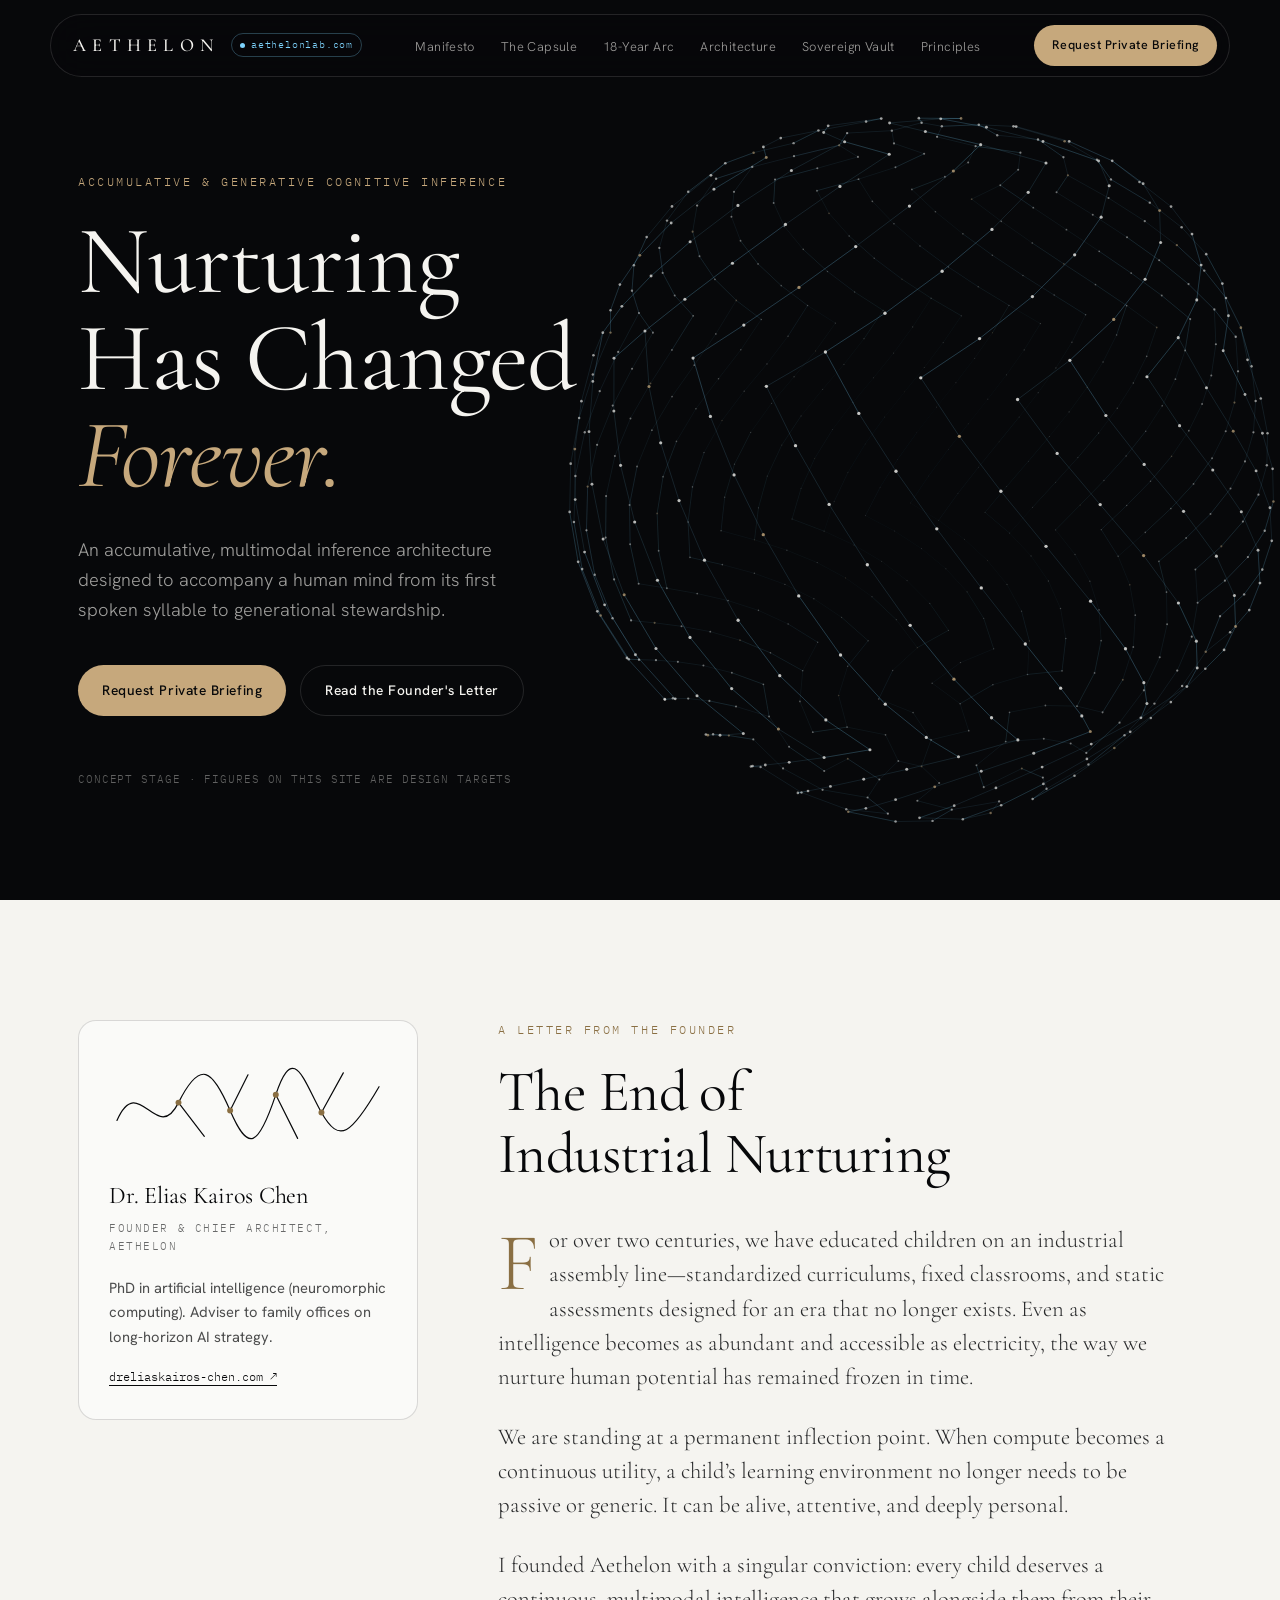
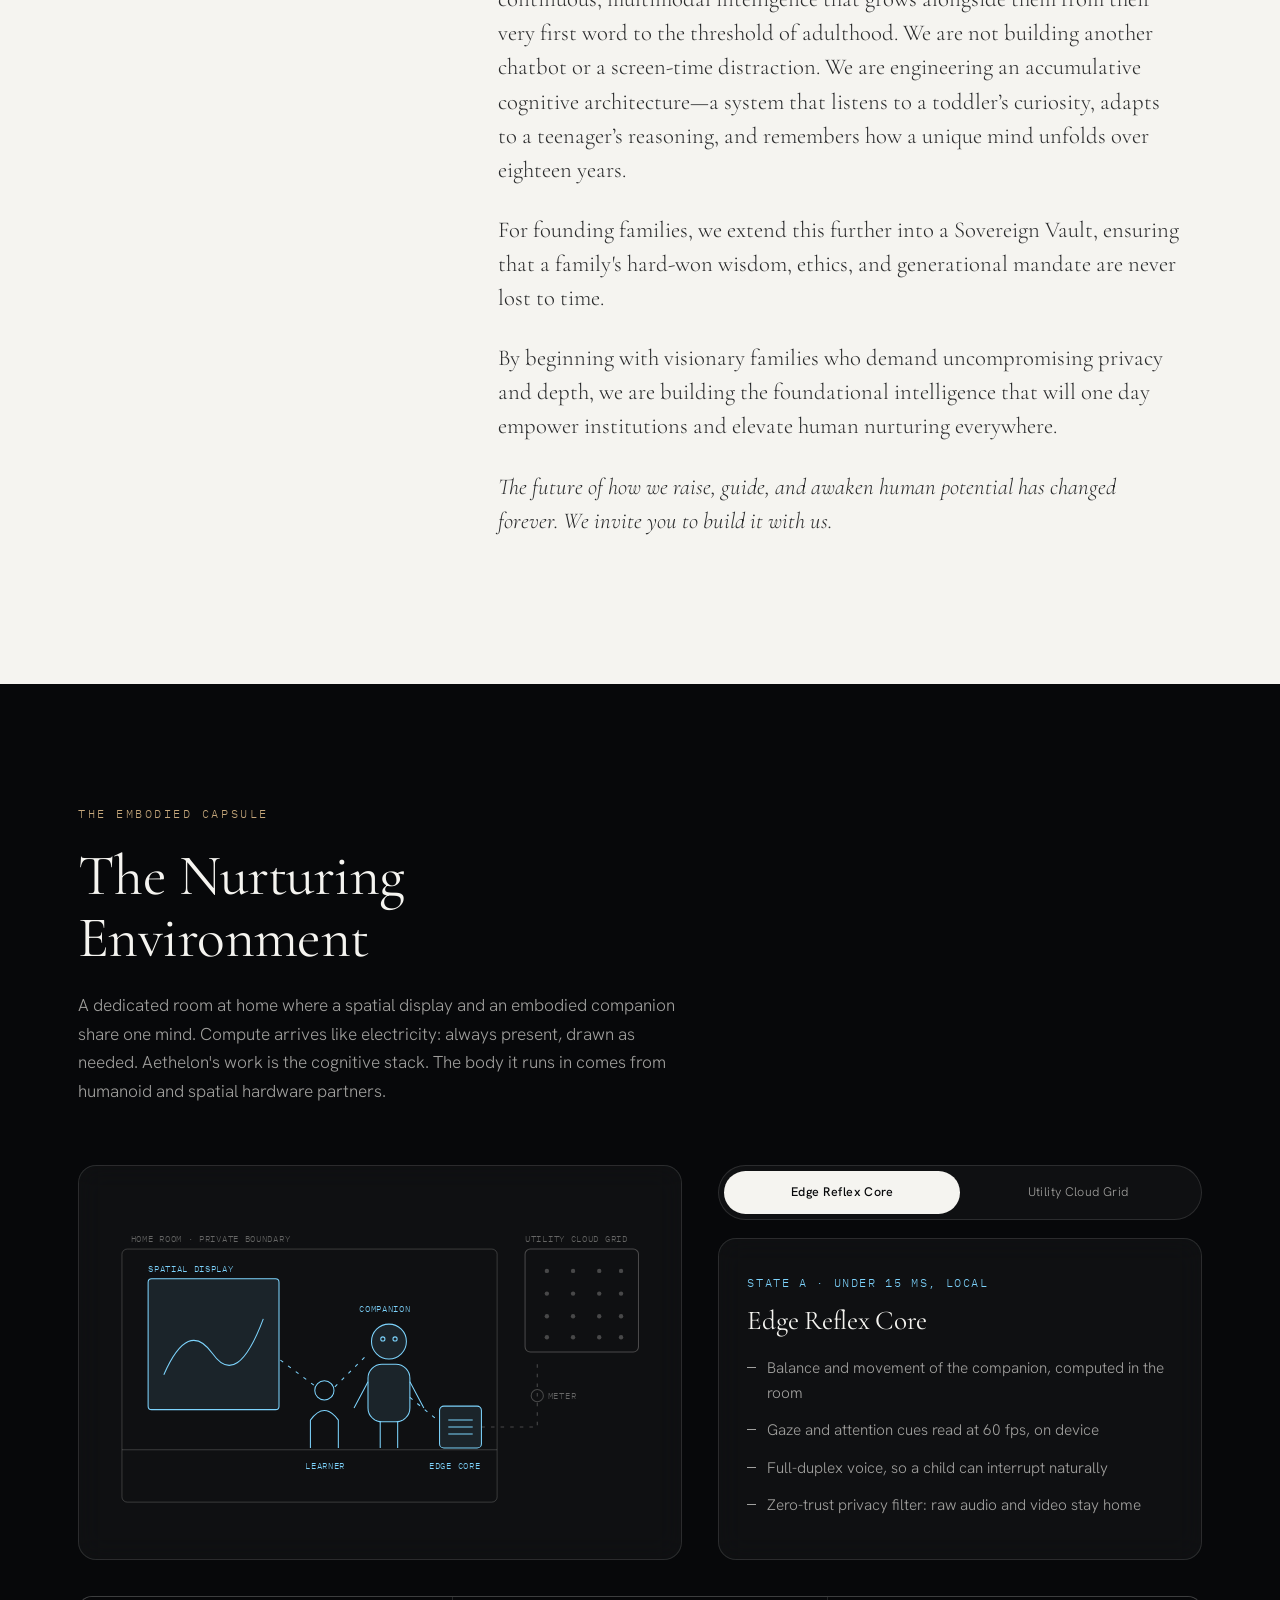
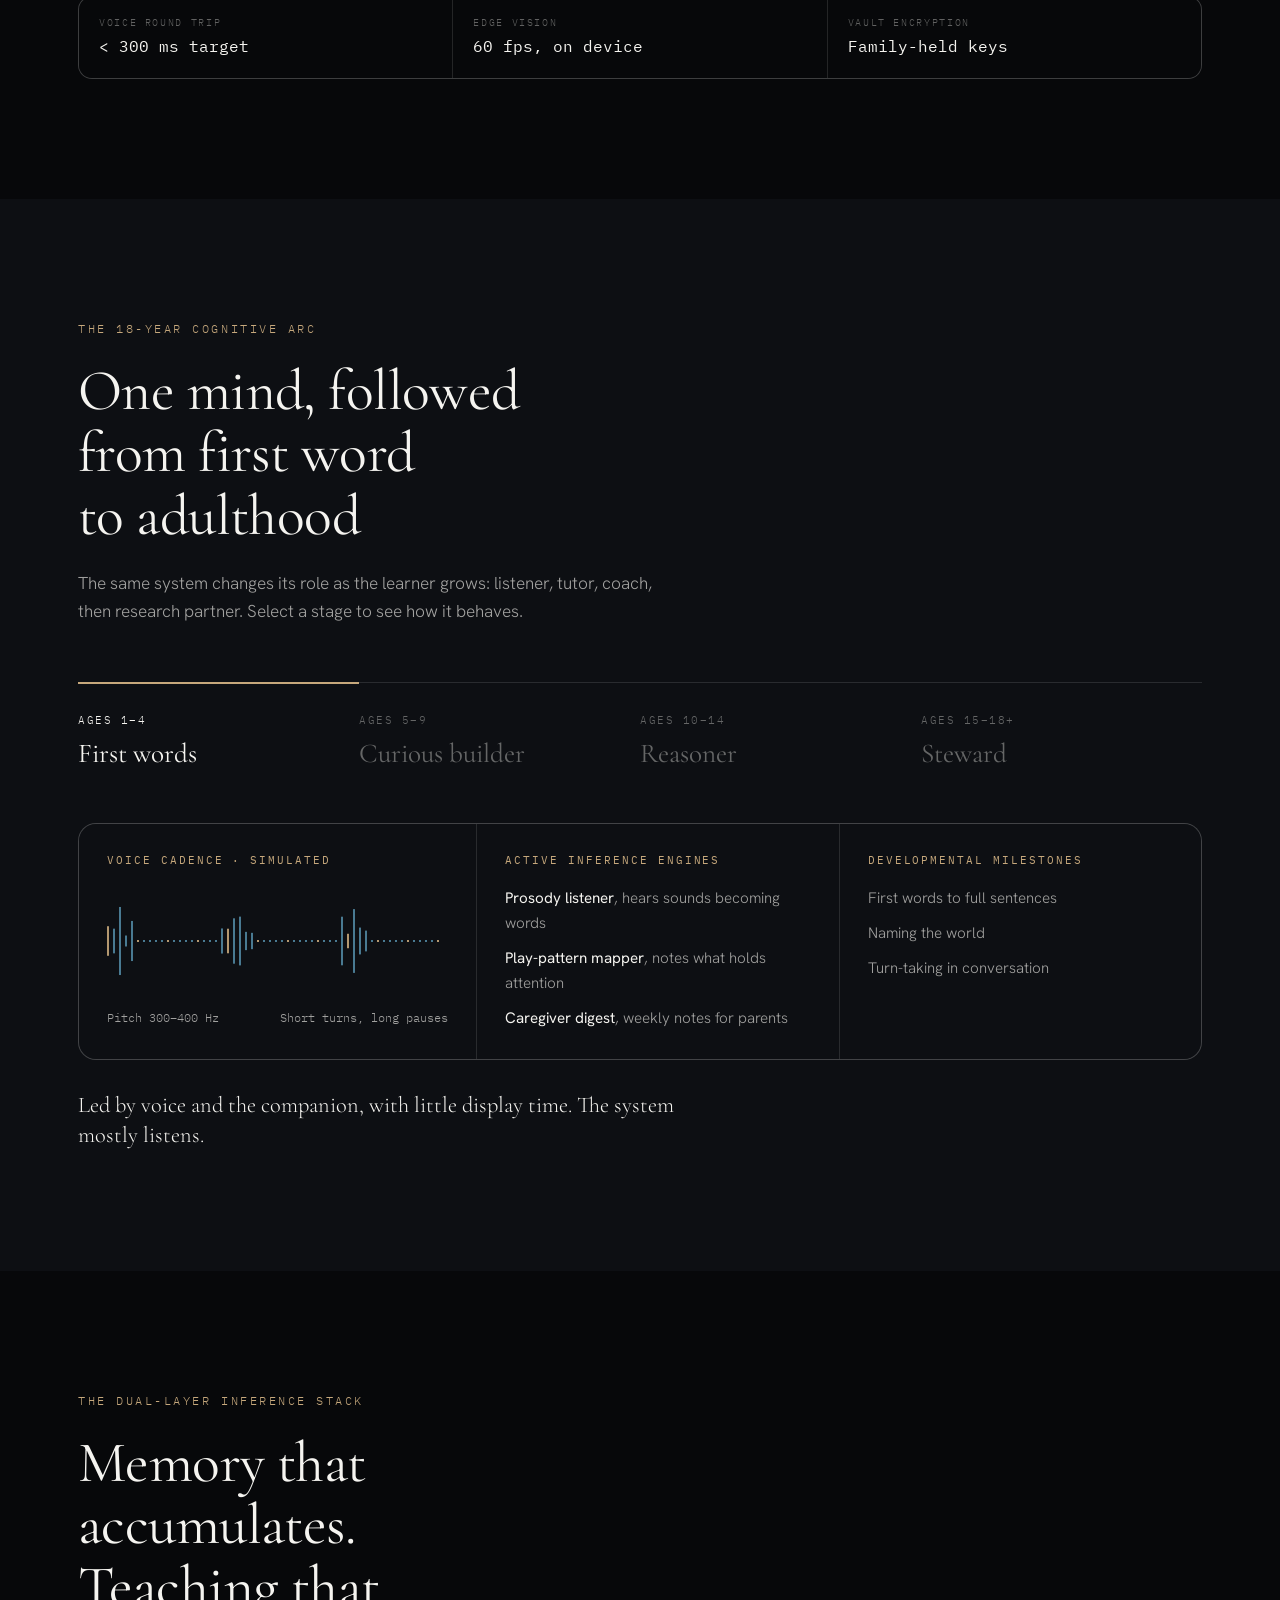
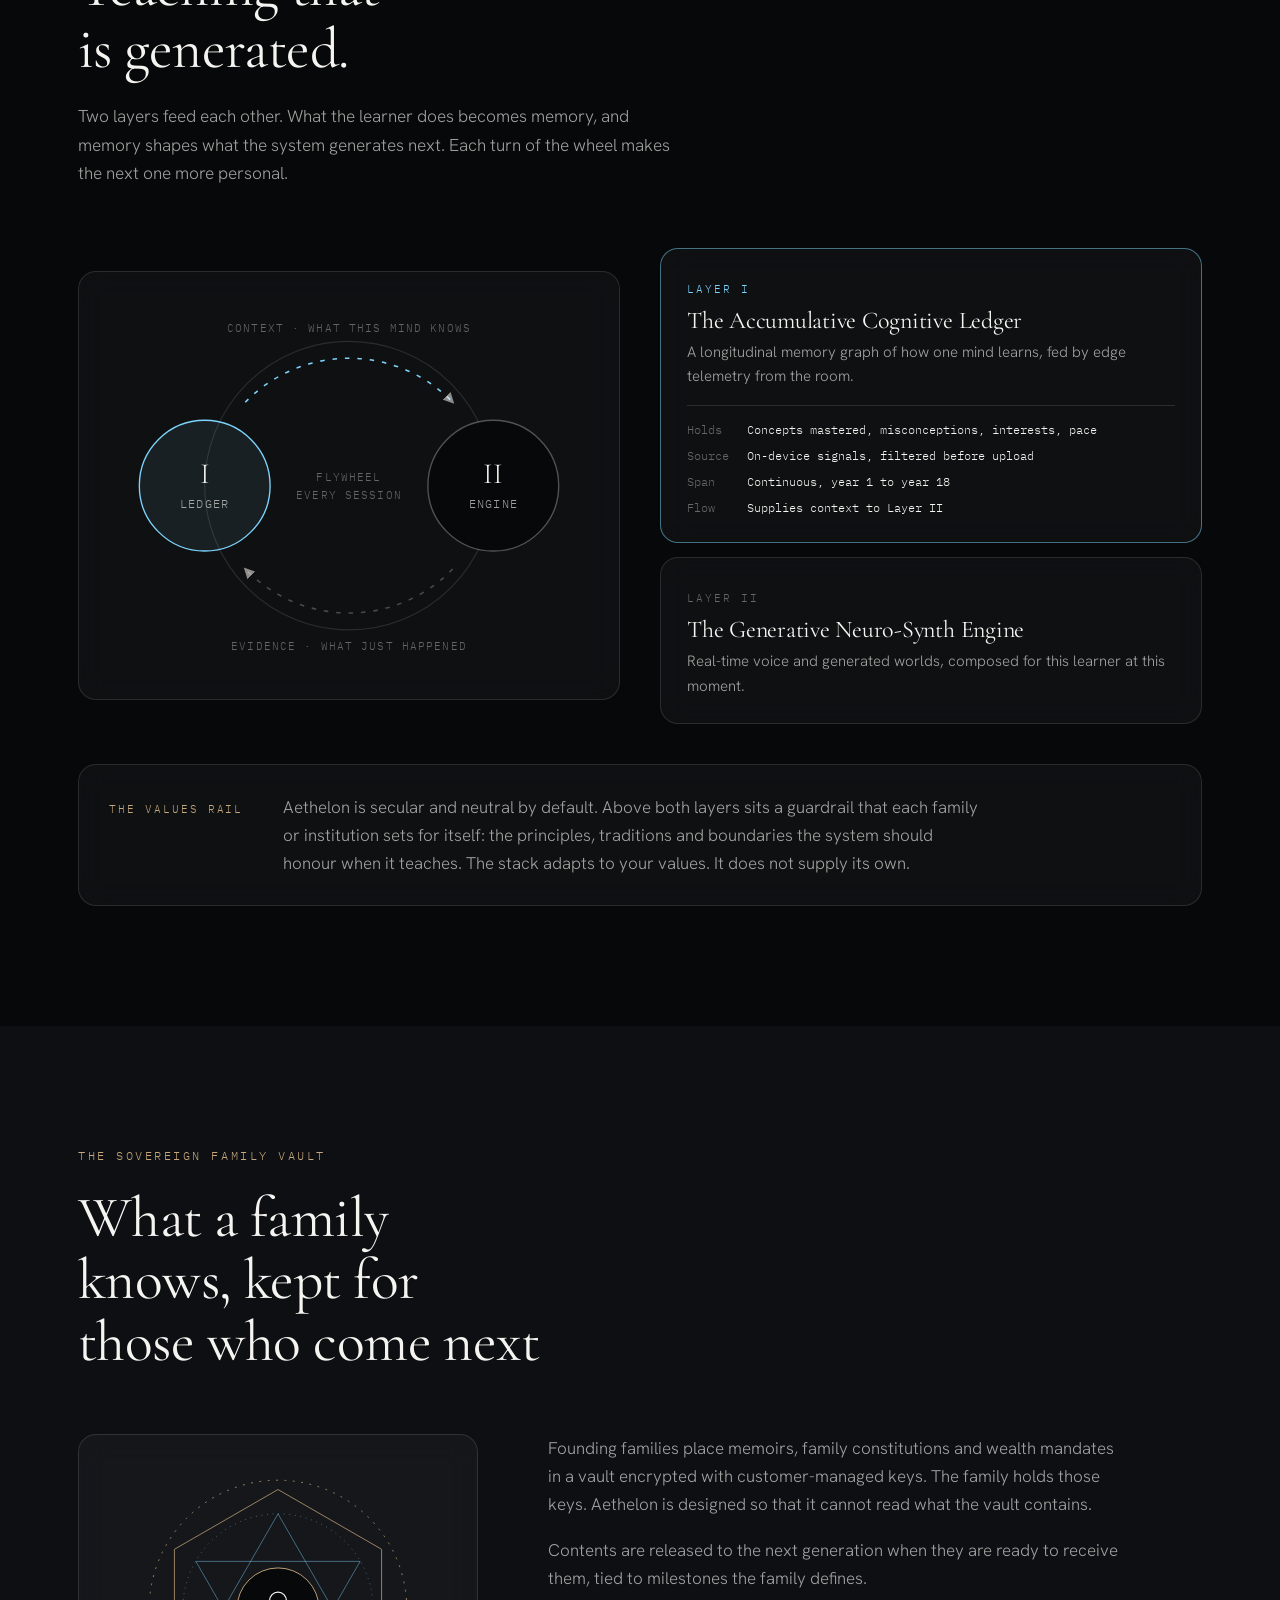
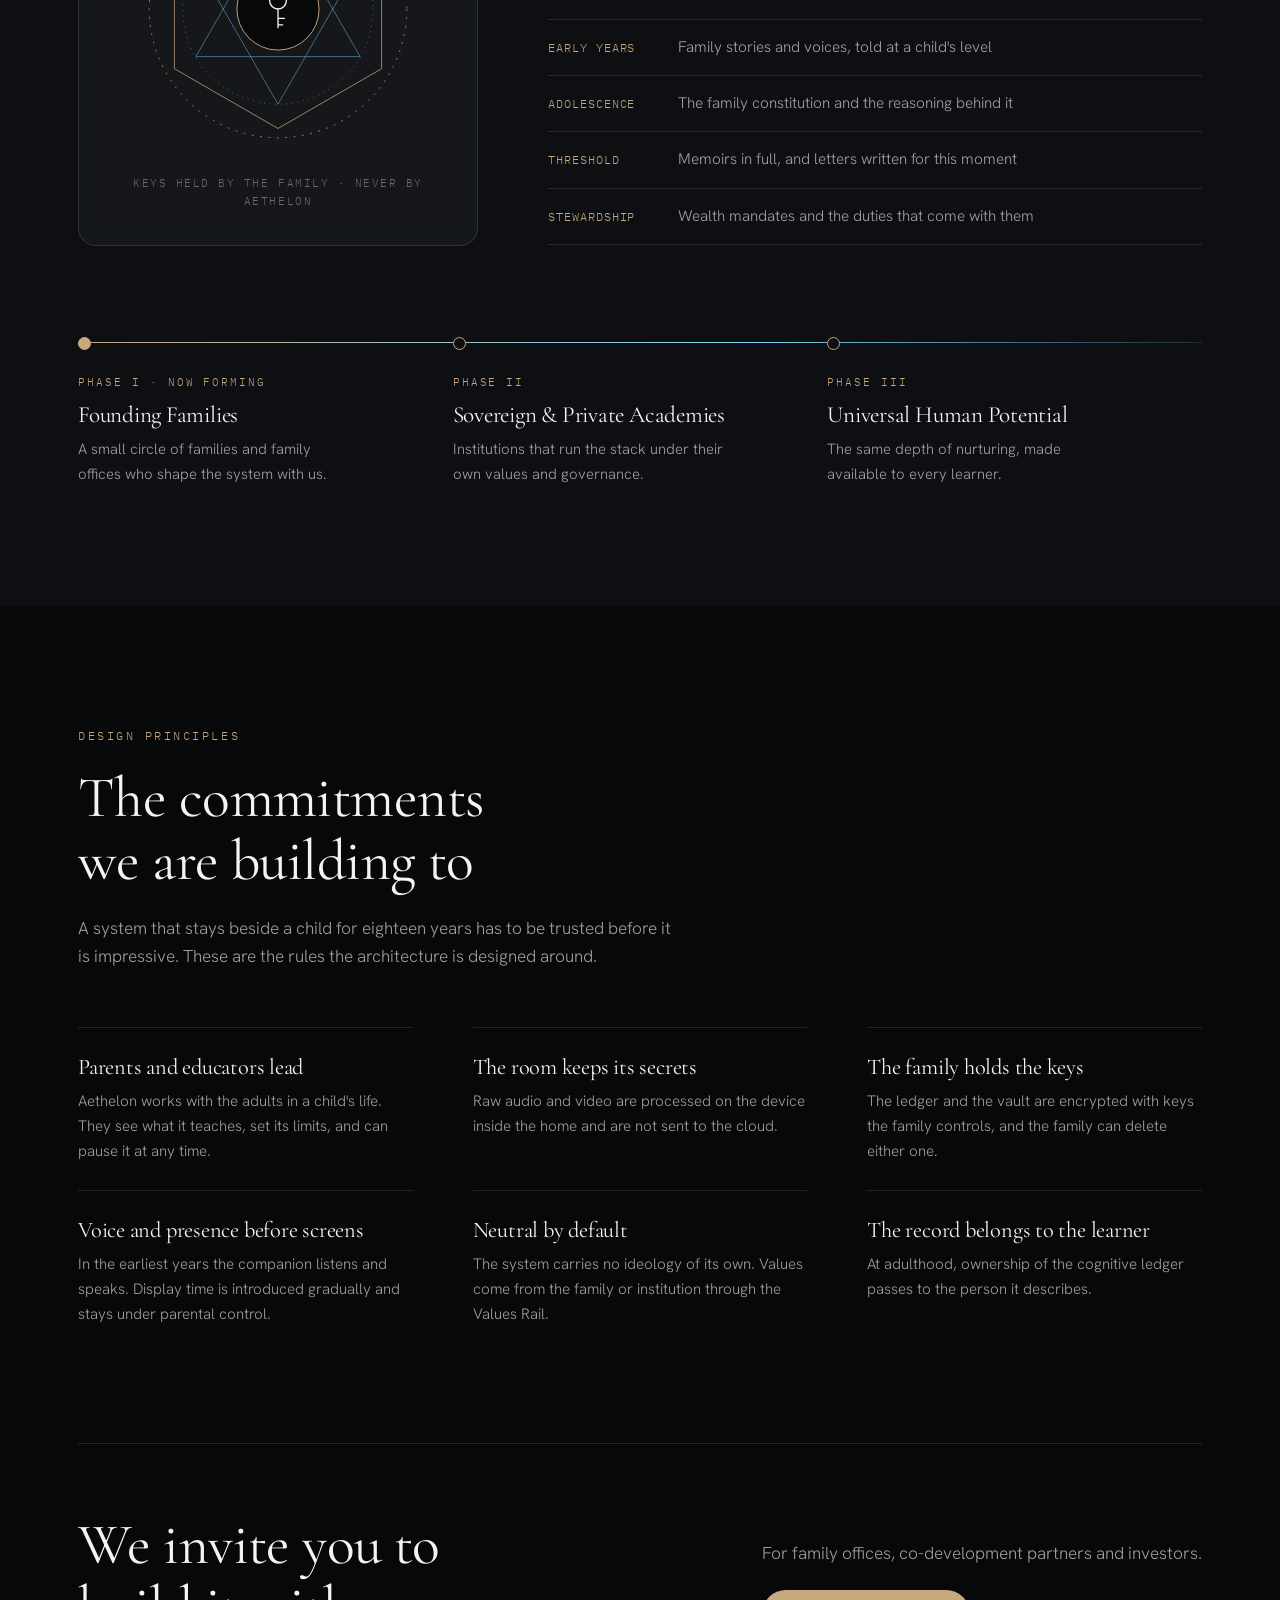
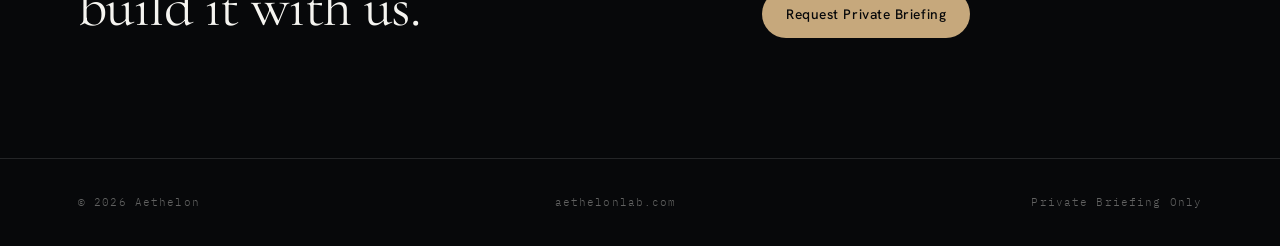
==== index.html @ c45cd8cf "Add Aethelon site Single-page static site for aethelonlab.com with GitHub Pages CNAME.  Co-Authored-" ====
<!DOCTYPE html>
<html lang="en">
<head>
<meta charset="utf-8">
<meta name="viewport" content="width=device-width, initial-scale=1">
<title>Aethelon</title>
<meta name="description" content="Aethelon is designing an accumulative, multimodal inference stack that accompanies a human mind from its first spoken syllable to generational stewardship.">
<meta property="og:title" content="Aethelon · Nurturing Has Changed Forever">
<meta property="og:description" content="An accumulative, multimodal inference architecture designed to accompany a human mind from its first spoken syllable to generational stewardship.">
<meta property="og:type" content="website">
<meta property="og:url" content="https://aethelonlab.com/">
<link rel="canonical" href="https://aethelonlab.com/">
<link rel="icon" href="data:image/svg+xml,%3Csvg xmlns='http://www.w3.org/2000/svg' viewBox='0 0 32 32'%3E%3Crect width='32' height='32' fill='%2307080A'/%3E%3Ccircle cx='16' cy='16' r='9' fill='none' stroke='%23C6A87C' stroke-width='1.5'/%3E%3Ccircle cx='16' cy='16' r='2.5' fill='%237DD3FC'/%3E%3C/svg%3E">
<link rel="preconnect" href="https://fonts.googleapis.com">
<link rel="preconnect" href="https://fonts.gstatic.com" crossorigin>
<link href="https://fonts.googleapis.com/css2?family=Cormorant+Garamond:ital,wght@0,400;0,500;0,600;1,400;1,500&family=Hanken+Grotesk:wght@300;400;500;600&family=IBM+Plex+Mono:wght@400;500&display=swap" rel="stylesheet">
<style>
:root{
  /* Layout idea: dark, wide-margin editorial column; one alabaster interruption for the founder's letter; mono reserved for specs. */
  --obsidian:#07080A;
  --obsidian-2:#0D0F13;
  --alabaster:#F5F4F0;
  --gold:#C6A87C;
  --ice:#7DD3FC;
  --mute:rgba(245,244,240,.64);
  --faint:rgba(245,244,240,.38);
  --line:rgba(245,244,240,.12);
  --glass:rgba(245,244,240,.035);
  --serif:"Cormorant Garamond","Iowan Old Style","Palatino Linotype",Palatino,Georgia,serif;
  --sans:"Hanken Grotesk","Helvetica Neue",Helvetica,Arial,sans-serif;
  --mono:"IBM Plex Mono",ui-monospace,SFMono-Regular,Menlo,Consolas,monospace;
  --wrap:1180px;
  color-scheme:dark;
}
*{box-sizing:border-box;margin:0;padding:0}
html{scroll-behavior:smooth;scroll-padding-top:84px}
body{background:var(--obsidian);color:var(--alabaster);font-family:var(--sans);font-weight:300;font-size:17px;line-height:1.65;-webkit-font-smoothing:antialiased;overflow-x:hidden}
a{color:inherit}
button{font:inherit;color:inherit;background:none;border:0;cursor:pointer}
:focus-visible{outline:2px solid var(--ice);outline-offset:3px;border-radius:4px}
.wrap{max-width:var(--wrap);margin:0 auto;padding:0 28px}
section{padding:120px 0;position:relative}
h1,h2,h3{font-family:var(--serif);font-weight:400;text-wrap:balance;letter-spacing:-.01em}
h2{font-size:clamp(2.2rem,4.6vw,3.6rem);line-height:1.08;max-width:18ch}
h3{font-size:1.7rem;line-height:1.2}
.eyebrow{font-family:var(--mono);font-size:.72rem;letter-spacing:.22em;text-transform:uppercase;color:var(--gold);margin-bottom:22px;display:block}
.lede{color:var(--mute);max-width:60ch;margin-top:22px;font-size:1.08rem}
.mono{font-family:var(--mono);font-variant-numeric:tabular-nums}
.btn{display:inline-flex;align-items:center;gap:10px;padding:13px 24px;border-radius:999px;font-size:.86rem;font-weight:500;letter-spacing:.04em;text-decoration:none;transition:background .3s,color .3s,border-color .3s,transform .3s}
.btn-gold{background:var(--gold);color:var(--obsidian)}
.btn-gold:hover{background:#d6bb93;transform:translateY(-1px)}
.btn-ghost{border:1px solid var(--line);color:var(--alabaster)}
.btn-ghost:hover{border-color:var(--gold);color:var(--gold)}
.glass{background:var(--glass);border:1px solid var(--line);border-radius:18px;backdrop-filter:blur(14px);-webkit-backdrop-filter:blur(14px)}
.note{font-family:var(--mono);font-size:.7rem;letter-spacing:.08em;color:var(--faint)}

/* Nav */
.nav{position:fixed;top:14px;left:0;right:0;z-index:50;padding:0 16px}
.nav-in{max-width:var(--wrap);margin:0 auto;display:flex;align-items:center;justify-content:space-between;gap:20px;padding:10px 12px 10px 22px;border-radius:999px;background:rgba(7,8,10,.62);border:1px solid var(--line);backdrop-filter:blur(18px);-webkit-backdrop-filter:blur(18px)}
.brand{display:flex;align-items:center;gap:12px;text-decoration:none}
.brand b{font-family:var(--serif);font-weight:500;font-size:1.15rem;letter-spacing:.34em}
.badge{font-family:var(--mono);font-size:.62rem;letter-spacing:.08em;color:var(--ice);border:1px solid rgba(125,211,252,.28);padding:3px 8px;border-radius:999px;display:inline-flex;align-items:center;gap:6px}
.badge i{width:5px;height:5px;border-radius:50%;background:var(--ice);animation:pulse 3s ease-in-out infinite}
@keyframes pulse{50%{opacity:.25}}
.links{display:flex;gap:26px;list-style:none}
.links a{font-size:.8rem;color:var(--mute);text-decoration:none;letter-spacing:.03em;transition:color .25s}
.links a:hover{color:var(--alabaster)}
.nav .btn{padding:10px 18px;font-size:.78rem;white-space:nowrap}
@media(max-width:1080px){.links{display:none}}
@media(max-width:520px){.badge{display:none}.brand b{font-size:1rem;letter-spacing:.26em}}

/* Hero */
.hero{min-height:100svh;display:flex;align-items:center;padding:150px 0 90px;overflow:hidden}
#sphere{position:absolute;inset:0;width:100%;height:100%}
.hero .wrap{position:relative;width:100%}
.hero h1{font-size:clamp(2.9rem,7.6vw,6.4rem);line-height:1;max-width:11ch}
.hero h1 em{font-style:italic;color:var(--gold)}
.hero p{max-width:46ch;color:var(--mute);font-size:1.14rem;margin:30px 0 40px}
.cta{display:flex;flex-wrap:wrap;gap:14px}
.hero .note{margin-top:54px;display:block}

/* Manifesto */
.manifesto{background:var(--alabaster);color:var(--obsidian)}
.manifesto .eyebrow{color:#8a6f43}
.m-grid{display:grid;grid-template-columns:minmax(260px,340px) 1fr;gap:80px;align-items:start}
.founder{position:sticky;top:110px;border:1px solid rgba(7,8,10,.14);border-radius:18px;padding:30px;background:rgba(255,255,255,.5)}
.founder svg{width:100%;height:auto;display:block;margin-bottom:22px}
.sig path{fill:none;stroke:#07080A;stroke-width:1.2;stroke-linecap:round;stroke-dasharray:900;stroke-dashoffset:900;animation:draw 5s ease forwards}
.sig circle{fill:#8a6f43;animation:pulse 4s ease-in-out infinite}
@keyframes draw{to{stroke-dashoffset:0}}
.founder h3{font-size:1.5rem}
.founder .role{font-family:var(--mono);font-size:.7rem;letter-spacing:.14em;text-transform:uppercase;color:rgba(7,8,10,.6);margin:8px 0 20px}
.founder p{font-size:.92rem;color:rgba(7,8,10,.72);font-weight:400}
.founder a{display:inline-block;margin-top:18px;font-family:var(--mono);font-size:.76rem;color:#07080A;text-underline-offset:4px}
.letter h2{max-width:20ch;margin-bottom:38px}
.letter p{font-family:var(--serif);font-size:1.42rem;line-height:1.5;max-width:62ch;margin-bottom:1.15em;color:rgba(7,8,10,.86)}
.letter p:first-of-type::first-letter{font-size:3.6em;float:left;line-height:.82;padding:6px 10px 0 0;color:#8a6f43}
.letter .close{font-style:italic}
@media(max-width:900px){.m-grid{grid-template-columns:1fr;gap:44px}.founder{position:static}.letter p{font-size:1.24rem}}

/* Capsule */
.cap-grid{display:grid;grid-template-columns:1.25fr 1fr;gap:36px;margin-top:60px;align-items:stretch}
.schem{padding:22px}
.schem svg{width:100%;height:auto;display:block}
.schem text{font-family:var(--mono);font-size:10px;letter-spacing:.08em;fill:var(--faint)}
.schem .frame{fill:none;stroke:rgba(245,244,240,.22);stroke-width:1}
.schem .edge *,.schem .cloud *{transition:stroke .5s,fill .5s,opacity .5s}
.schem .e-s{stroke:rgba(245,244,240,.25);fill:none;stroke-width:1.2}
.schem .c-s{stroke:rgba(245,244,240,.25);fill:none;stroke-width:1.2}
.schem .c-d{fill:rgba(245,244,240,.25)}
[data-state="edge"] .e-s{stroke:var(--ice)}
[data-state="edge"] .edge text{fill:var(--ice)}
[data-state="edge"] .e-f{fill:rgba(125,211,252,.1)}
[data-state="cloud"] .c-s{stroke:var(--gold)}
[data-state="cloud"] .c-d{fill:var(--gold)}
[data-state="cloud"] .cloud text{fill:var(--gold)}
.flow{stroke-dasharray:4 7;animation:flow 1.6s linear infinite}
@keyframes flow{to{stroke-dashoffset:-22}}
.e-f{fill:transparent}
.cap-side{display:flex;flex-direction:column;gap:18px}
.toggle{display:grid;grid-template-columns:1fr 1fr;padding:5px;border-radius:999px;border:1px solid var(--line);background:var(--glass)}
.toggle button{padding:11px 10px;border-radius:999px;font-size:.78rem;letter-spacing:.03em;color:var(--mute);transition:background .35s,color .35s}
.toggle button[aria-pressed="true"]{background:var(--alabaster);color:var(--obsidian);font-weight:500}
.state{padding:28px;flex:1}
.state .mono{font-size:.72rem;letter-spacing:.14em;text-transform:uppercase}
[data-state="edge"] .state .mono{color:var(--ice)}
[data-state="cloud"] .state .mono{color:var(--gold)}
.state h3{margin:10px 0 18px}
.state ul{list-style:none;display:grid;gap:12px}
.state li{padding-left:20px;position:relative;color:var(--mute);font-size:.96rem}
.state li::before{content:"";position:absolute;left:0;top:.72em;width:9px;height:1px;background:currentColor}
.fade{animation:fade .5s ease}
@keyframes fade{from{opacity:0;transform:translateY(8px)}}
.hud{display:grid;grid-template-columns:repeat(3,1fr);gap:1px;background:var(--line);border:1px solid var(--line);border-radius:14px;overflow:hidden;margin-top:36px}
.hud div{background:var(--obsidian);padding:18px 20px}
.hud span{display:block;font-family:var(--mono);font-size:.64rem;letter-spacing:.16em;text-transform:uppercase;color:var(--faint)}
.hud b{font-family:var(--mono);font-weight:400;font-size:.98rem;color:var(--alabaster);font-variant-numeric:tabular-nums}
@media(max-width:900px){.cap-grid{grid-template-columns:1fr}.hud{grid-template-columns:1fr}}

/* Arc */
.arc{background:var(--obsidian-2)}
.stages{display:grid;grid-template-columns:repeat(4,1fr);margin-top:56px;border-top:1px solid var(--line)}
.stages button{text-align:left;padding:20px 16px 20px 0;border-top:2px solid transparent;margin-top:-1px;color:var(--faint);transition:color .3s,border-color .3s}
.stages button b{display:block;font-family:var(--serif);font-weight:400;font-size:1.7rem;color:inherit}
.stages button span{font-family:var(--mono);font-size:.68rem;letter-spacing:.14em;text-transform:uppercase}
.stages button[aria-selected="true"]{color:var(--alabaster);border-top-color:var(--gold)}
.stages button:hover{color:var(--alabaster)}
.arc-panel{display:grid;grid-template-columns:1.1fr 1fr 1fr;gap:1px;background:var(--line);border:1px solid var(--line);border-radius:18px;overflow:hidden;margin-top:26px}
.arc-panel>div{background:var(--obsidian-2);padding:28px}
.arc-panel h4{font-family:var(--mono);font-weight:400;font-size:.68rem;letter-spacing:.18em;text-transform:uppercase;color:var(--gold);margin-bottom:16px}
.arc-panel ul{list-style:none;display:grid;gap:10px;font-size:.95rem;color:var(--mute)}
.arc-panel li b{color:var(--alabaster);font-weight:400}
#wave{width:100%;height:110px;display:block}
.cad{display:flex;justify-content:space-between;font-family:var(--mono);font-size:.74rem;color:var(--mute);margin-top:12px;gap:10px;flex-wrap:wrap}
.arc-sum{font-family:var(--serif);font-size:1.4rem;line-height:1.35;margin-top:30px;max-width:56ch;color:var(--alabaster)}
@media(max-width:900px){.arc-panel{grid-template-columns:1fr}.stages{grid-template-columns:repeat(2,1fr)}}

/* Architecture */
.fly-grid{display:grid;grid-template-columns:1fr 1fr;gap:40px;margin-top:60px;align-items:center}
.fly svg{width:100%;height:auto;display:block}
.fly text{font-family:var(--mono);font-size:10px;letter-spacing:.1em;fill:var(--faint);text-anchor:middle}
.fly .ring{fill:none;stroke:var(--line);stroke-width:1}
.fly .arc-a,.fly .arc-b{fill:none;stroke:rgba(245,244,240,.25);stroke-width:1.4;transition:stroke .5s}
.fly .node{cursor:pointer}
.fly .node circle{fill:var(--obsidian);stroke:rgba(245,244,240,.3);stroke-width:1.2;transition:stroke .4s,fill .4s}
.fly .node text{fill:var(--mute);font-size:11px}
.fly .node .big{font-family:var(--serif);font-size:26px;letter-spacing:0;fill:var(--alabaster)}
[data-layer="1"] .n1 circle{stroke:var(--ice);fill:rgba(125,211,252,.08)}
[data-layer="1"] .arc-a{stroke:var(--ice)}
[data-layer="2"] .n2 circle{stroke:var(--gold);fill:rgba(198,168,124,.08)}
[data-layer="2"] .arc-b{stroke:var(--gold)}
.layers{display:grid;gap:14px}
.layer{text-align:left;padding:24px 26px;width:100%;transition:border-color .4s,background .4s}
.layer .mono{font-size:.68rem;letter-spacing:.18em;text-transform:uppercase;color:var(--faint)}
.layer h3{margin:6px 0 4px;font-size:1.5rem}
.layer p{color:var(--mute);font-size:.94rem}
.layer dl{display:none;margin-top:16px;border-top:1px solid var(--line);padding-top:14px;grid-template-columns:auto 1fr;gap:6px 18px;font-family:var(--mono);font-size:.76rem}
.layer dt{color:var(--faint)}
.layer dd{color:var(--alabaster)}
.layer[aria-pressed="true"] dl{display:grid;animation:fade .5s ease}
.layer.l1[aria-pressed="true"]{border-color:rgba(125,211,252,.5)}
.layer.l1[aria-pressed="true"] .mono{color:var(--ice)}
.layer.l2[aria-pressed="true"]{border-color:rgba(198,168,124,.55)}
.layer.l2[aria-pressed="true"] .mono{color:var(--gold)}
.rail{margin-top:40px;padding:28px 30px;display:grid;grid-template-columns:auto 1fr;gap:10px 40px;align-items:baseline}
.rail .mono{font-size:.68rem;letter-spacing:.18em;text-transform:uppercase;color:var(--gold)}
.rail p{color:var(--mute);max-width:70ch}
@media(max-width:900px){.fly-grid{grid-template-columns:1fr}.rail{grid-template-columns:1fr}}

/* Vault */
.vault{background:var(--obsidian-2)}
.v-grid{display:grid;grid-template-columns:minmax(260px,400px) 1fr;gap:70px;margin-top:60px;align-items:center}
.seal{padding:34px;text-align:center}
.seal svg{width:100%;max-width:280px;height:auto}
.seal .spin{transform-origin:150px 150px;animation:spin 80s linear infinite}
.seal .spin2{transform-origin:150px 150px;animation:spin 120s linear infinite reverse}
@keyframes spin{to{transform:rotate(360deg)}}
.seal p{font-family:var(--mono);font-size:.68rem;letter-spacing:.14em;color:var(--faint);margin-top:18px;text-transform:uppercase}
.v-copy p{color:var(--mute);max-width:58ch;margin-bottom:18px}
.unlock{list-style:none;margin-top:26px;border-top:1px solid var(--line)}
.unlock li{display:grid;grid-template-columns:110px 1fr;gap:20px;padding:15px 0;border-bottom:1px solid var(--line);font-size:.96rem;color:var(--mute)}
.unlock li span{font-family:var(--mono);font-size:.74rem;color:var(--gold);letter-spacing:.08em;padding-top:3px}
.phases{display:grid;grid-template-columns:repeat(3,1fr);margin-top:90px;position:relative}
.phases::before{content:"";position:absolute;left:0;right:0;top:6px;height:1px;background:linear-gradient(90deg,var(--gold),var(--ice) 60%,rgba(125,211,252,.15))}
.phase{padding:30px 26px 0 0;position:relative}
.phase::before{content:"";position:absolute;top:1px;left:0;width:11px;height:11px;border-radius:50%;background:var(--obsidian-2);border:1px solid var(--gold)}
.phase.now::before{background:var(--gold)}
.phase .mono{font-size:.68rem;letter-spacing:.18em;text-transform:uppercase;color:var(--gold)}
.phase h3{margin:8px 0;font-size:1.45rem}
.phase p{color:var(--mute);font-size:.93rem;max-width:34ch}
@media(max-width:900px){.v-grid{grid-template-columns:1fr;gap:40px}.phases{grid-template-columns:1fr;gap:26px}.phases::before{display:none}.phase{padding-left:26px;padding-top:0}.phase::before{top:8px}}

/* Principles */
.prin{display:grid;grid-template-columns:repeat(auto-fit,minmax(300px,1fr));gap:0 60px;margin-top:56px}
.prin div{padding:26px 0;border-top:1px solid var(--line)}
.prin h3{font-size:1.4rem;margin-bottom:8px}
.prin p{color:var(--mute);font-size:.95rem;max-width:48ch}
.closing{text-align:left;margin-top:90px;padding-top:70px;border-top:1px solid var(--line);display:flex;flex-wrap:wrap;gap:30px;justify-content:space-between;align-items:end}
.closing h2{max-width:16ch}

/* Modal */
.modal{position:fixed;inset:0;z-index:100;display:none;align-items:center;justify-content:center;padding:20px;background:rgba(7,8,10,.72);backdrop-filter:blur(14px);-webkit-backdrop-filter:blur(14px)}
.modal.open{display:flex;animation:fade .35s ease}
.dialog{width:100%;max-width:520px;max-height:92vh;overflow:auto;background:#0E1014;border:1px solid var(--line);border-radius:22px;padding:38px;position:relative}
.dialog h3{font-size:2rem;margin-bottom:8px}
.dialog>p,.dialog form>p{color:var(--mute);font-size:.92rem;margin-bottom:24px}
.x{position:absolute;top:18px;right:18px;width:36px;height:36px;border-radius:50%;border:1px solid var(--line);font-size:1.1rem;line-height:1;color:var(--mute)}
.x:hover{color:var(--alabaster);border-color:var(--gold)}
.field{margin-bottom:16px}
.field label{display:block;font-family:var(--mono);font-size:.66rem;letter-spacing:.16em;text-transform:uppercase;color:var(--faint);margin-bottom:7px}
.field input,.field select{width:100%;padding:13px 14px;background:rgba(245,244,240,.04);border:1px solid var(--line);border-radius:10px;color:var(--alabaster);font:inherit;font-size:.95rem;font-weight:400}
.field select option{background:#0E1014}
.field input:focus,.field select:focus{outline:none;border-color:var(--gold)}
.dialog .btn{width:100%;justify-content:center;margin-top:10px}
.fine{font-size:.74rem!important;color:var(--faint)!important;margin:16px 0 0!important}
.done{text-align:center;padding:20px 0 6px}
.done svg{width:64px;height:64px;margin-bottom:20px}
.done .tick{fill:none;stroke:var(--gold);stroke-width:1.5;stroke-dasharray:120;stroke-dashoffset:120;animation:draw 1.2s ease forwards}
.done p{color:var(--mute);margin:0 auto 12px;max-width:38ch}
[hidden]{display:none!important}

footer{border-top:1px solid var(--line);padding:34px 0}
footer .wrap{display:flex;flex-wrap:wrap;gap:12px;justify-content:space-between;font-family:var(--mono);font-size:.7rem;letter-spacing:.1em;color:var(--faint)}
@media(max-width:700px){section{padding:84px 0}.dialog{padding:28px 22px}}
@media(prefers-reduced-motion:reduce){*{animation:none!important;transition:none!important}html{scroll-behavior:auto}.sig path,.done .tick{stroke-dashoffset:0}}
</style>
</head>
<body>

<header class="nav">
  <div class="nav-in">
    <a class="brand" href="#top" aria-label="Aethelon home">
      <b>AETHELON</b>
      <span class="badge"><i></i>aethelonlab.com</span>
    </a>
    <ul class="links">
      <li><a href="#manifesto">Manifesto</a></li>
      <li><a href="#capsule">The Capsule</a></li>
      <li><a href="#arc">18-Year Arc</a></li>
      <li><a href="#architecture">Architecture</a></li>
      <li><a href="#vault">Sovereign Vault</a></li>
      <li><a href="#principles">Principles</a></li>
    </ul>
    <button class="btn btn-gold" data-brief>Request Private Briefing</button>
  </div>
</header>

<main id="top">

<section class="hero">
  <canvas id="sphere" aria-hidden="true"></canvas>
  <div class="wrap">
    <span class="eyebrow">Accumulative &amp; generative cognitive inference</span>
    <h1>Nurturing Has Changed <em>Forever.</em></h1>
    <p>An accumulative, multimodal inference architecture designed to accompany a human mind from its first spoken syllable to generational stewardship.</p>
    <div class="cta">
      <button class="btn btn-gold" data-brief>Request Private Briefing</button>
      <a class="btn btn-ghost" href="#manifesto">Read the Founder's Letter</a>
    </div>
    <span class="note">CONCEPT STAGE · FIGURES ON THIS SITE ARE DESIGN TARGETS</span>
  </div>
</section>

<section class="manifesto" id="manifesto">
  <div class="wrap m-grid">
    <aside class="founder">
      <svg class="sig" viewBox="0 0 280 110" role="img" aria-label="Neural signature">
        <path d="M8 70 C30 20 48 96 70 52 S104 18 122 60 150 98 168 44 196 30 214 62 244 84 272 36"/>
        <path d="M70 52 L96 86 M122 60 L140 24 M168 44 L190 88 M214 62 L236 22" style="animation-delay:1.2s"/>
        <circle cx="70" cy="52" r="3"/><circle cx="122" cy="60" r="3"/><circle cx="168" cy="44" r="3"/><circle cx="214" cy="62" r="3"/>
      </svg>
      <h3>Dr. Elias Kairos Chen</h3>
      <div class="role">Founder &amp; Chief Architect, Aethelon</div>
      <p>PhD in artificial intelligence (neuromorphic computing). Adviser to family offices on long-horizon AI strategy.</p>
      <a href="https://dreliaskairos-chen.com" target="_blank" rel="noopener">dreliaskairos-chen.com ↗</a>
    </aside>
    <article class="letter">
      <span class="eyebrow">A letter from the founder</span>
      <h2>The End of Industrial Nurturing</h2>
      <p>For over two centuries, we have educated children on an industrial assembly line—standardized curriculums, fixed classrooms, and static assessments designed for an era that no longer exists. Even as intelligence becomes as abundant and accessible as electricity, the way we nurture human potential has remained frozen in time.</p>
      <p>We are standing at a permanent inflection point. When compute becomes a continuous utility, a child’s learning environment no longer needs to be passive or generic. It can be alive, attentive, and deeply personal.</p>
      <p>I founded Aethelon with a singular conviction: every child deserves a continuous, multimodal intelligence that grows alongside them from their very first word to the threshold of adulthood. We are not building another chatbot or a screen-time distraction. We are engineering an accumulative cognitive architecture—a system that listens to a toddler’s curiosity, adapts to a teenager’s reasoning, and remembers how a unique mind unfolds over eighteen years.</p>
      <p>For founding families, we extend this further into a Sovereign Vault, ensuring that a family's hard-won wisdom, ethics, and generational mandate are never lost to time.</p>
      <p>By beginning with visionary families who demand uncompromising privacy and depth, we are building the foundational intelligence that will one day empower institutions and elevate human nurturing everywhere.</p>
      <p class="close">The future of how we raise, guide, and awaken human potential has changed forever. We invite you to build it with us.</p>
    </article>
  </div>
</section>

<section id="capsule">
  <div class="wrap" id="capRoot" data-state="edge">
    <span class="eyebrow">The embodied capsule</span>
    <h2>The Nurturing Environment</h2>
    <p class="lede">A dedicated room at home where a spatial display and an embodied companion share one mind. Compute arrives like electricity: always present, drawn as needed. Aethelon's work is the cognitive stack. The body it runs in comes from humanoid and spatial hardware partners.</p>

    <div class="cap-grid">
      <div class="glass schem">
        <svg viewBox="0 0 640 400" role="img" aria-label="Schematic of a home room with a spatial display, a companion robot, a local edge core and a link to cloud compute">
          <rect class="frame" x="24" y="70" width="430" height="290" rx="6"/>
          <line class="frame" x1="24" y1="300" x2="454" y2="300"/>
          <text x="34" y="62">HOME ROOM · PRIVATE BOUNDARY</text>
          <g class="edge">
            <rect class="e-s e-f" x="54" y="104" width="150" height="150" rx="4"/>
            <path class="e-s" d="M72 214 Q100 150 128 190 T186 150"/>
            <text x="54" y="96">SPATIAL DISPLAY</text>
            <circle class="e-s e-f" cx="330" cy="176" r="20"/>
            <circle class="e-s" cx="323" cy="173" r="2.4"/><circle class="e-s" cx="337" cy="173" r="2.4"/>
            <rect class="e-s e-f" x="306" y="202" width="48" height="66" rx="16"/>
            <path class="e-s" d="M306 222 L290 252 M354 222 L370 252 M320 268 V298 M340 268 V298"/>
            <text x="296" y="142">COMPANION</text>
            <circle class="e-s" cx="256" cy="232" r="11"/>
            <path class="e-s" d="M240 298 V266 Q256 244 272 266 V298"/>
            <text x="234" y="322">LEARNER</text>
            <path class="e-s flow" d="M268 228 L306 190 M244 226 L204 196"/>
            <rect class="e-s e-f" x="388" y="250" width="48" height="48" rx="5"/>
            <path class="e-s" d="M398 266 H426 M398 274 H426 M398 282 H426"/>
            <text x="376" y="322">EDGE CORE</text>
            <path class="e-s flow" d="M354 240 L388 268"/>
          </g>
          <g class="cloud">
            <path class="c-s flow" d="M436 274 H500 V200"/>
            <circle class="c-s" cx="500" cy="238" r="7"/>
            <text x="512" y="242">METER</text>
            <rect class="c-s" x="486" y="70" width="130" height="118" rx="6"/>
            <g>
              <circle class="c-d" cx="511" cy="95" r="2.5"/><circle class="c-d" cx="541" cy="95" r="2.5"/><circle class="c-d" cx="571" cy="95" r="2.5"/><circle class="c-d" cx="596" cy="95" r="2.5"/>
              <circle class="c-d" cx="511" cy="121" r="2.5"/><circle class="c-d" cx="541" cy="121" r="2.5"/><circle class="c-d" cx="571" cy="121" r="2.5"/><circle class="c-d" cx="596" cy="121" r="2.5"/>
              <circle class="c-d" cx="511" cy="147" r="2.5"/><circle class="c-d" cx="541" cy="147" r="2.5"/><circle class="c-d" cx="571" cy="147" r="2.5"/><circle class="c-d" cx="596" cy="147" r="2.5"/>
              <circle class="c-d" cx="511" cy="171" r="2.5"/><circle class="c-d" cx="541" cy="171" r="2.5"/><circle class="c-d" cx="571" cy="171" r="2.5"/><circle class="c-d" cx="596" cy="171" r="2.5"/>
            </g>
            <text x="486" y="62">UTILITY CLOUD GRID</text>
          </g>
        </svg>
      </div>

      <div class="cap-side">
        <div class="toggle" role="group" aria-label="Compute state">
          <button id="tEdge" aria-pressed="true" data-set="edge">Edge Reflex Core</button>
          <button id="tCloud" aria-pressed="false" data-set="cloud">Utility Cloud Grid</button>
        </div>
        <div class="glass state" id="statePanel" aria-live="polite"></div>
      </div>
    </div>

    <div class="hud" aria-label="Design targets">
      <div><span>Voice round trip</span><b>&lt; 300 ms target</b></div>
      <div><span>Edge vision</span><b>60 fps, on device</b></div>
      <div><span>Vault encryption</span><b>Family-held keys</b></div>
    </div>
  </div>
</section>

<section class="arc" id="arc">
  <div class="wrap">
    <span class="eyebrow">The 18-year cognitive arc</span>
    <h2>One mind, followed from first word to adulthood</h2>
    <p class="lede">The same system changes its role as the learner grows: listener, tutor, coach, then research partner. Select a stage to see how it behaves.</p>

    <div class="stages" role="tablist" aria-label="Age stage" id="stages"></div>
    <div class="arc-panel" id="arcPanel" role="tabpanel" aria-live="polite">
      <div>
        <h4>Voice cadence · simulated</h4>
        <canvas id="wave" aria-hidden="true"></canvas>
        <div class="cad"><span id="cadHz"></span><span id="cadTurn"></span></div>
      </div>
      <div><h4>Active inference engines</h4><ul id="engines"></ul></div>
      <div><h4>Developmental milestones</h4><ul id="miles"></ul></div>
    </div>
    <p class="arc-sum" id="arcSum"></p>
  </div>
</section>

<section id="architecture">
  <div class="wrap" id="flyRoot" data-layer="1">
    <span class="eyebrow">The dual-layer inference stack</span>
    <h2>Memory that accumulates. Teaching that is generated.</h2>
    <p class="lede">Two layers feed each other. What the learner does becomes memory, and memory shapes what the system generates next. Each turn of the wheel makes the next one more personal.</p>

    <div class="fly-grid">
      <div class="glass fly" style="padding:22px">
        <svg viewBox="0 0 440 340" role="img" aria-label="Flywheel connecting the Cognitive Ledger and the Neuro-Synth Engine">
          <defs>
            <marker id="ah" viewBox="0 0 10 10" refX="8" refY="5" markerWidth="7" markerHeight="7" orient="auto-start-reverse"><path d="M0 0 L10 5 L0 10z" fill="rgba(245,244,240,.55)"/></marker>
          </defs>
          <circle class="ring" cx="220" cy="170" r="128"/>
          <path class="arc-a flow" d="M128 96 A128 128 0 0 1 312 96" marker-end="url(#ah)"/>
          <path class="arc-b flow" d="M312 244 A128 128 0 0 1 128 244" marker-end="url(#ah)"/>
          <text x="220" y="34">CONTEXT · WHAT THIS MIND KNOWS</text>
          <text x="220" y="316">EVIDENCE · WHAT JUST HAPPENED</text>
          <text x="220" y="166">FLYWHEEL</text>
          <text x="220" y="182">EVERY SESSION</text>
          <g class="node n1" data-pick="1" tabindex="0" role="button" aria-label="Layer one, the Accumulative Cognitive Ledger">
            <circle cx="92" cy="170" r="58"/><text class="big" x="92" y="168">I</text><text x="92" y="190">LEDGER</text>
          </g>
          <g class="node n2" data-pick="2" tabindex="0" role="button" aria-label="Layer two, the Generative Neuro-Synth Engine">
            <circle cx="348" cy="170" r="58"/><text class="big" x="348" y="168">II</text><text x="348" y="190">ENGINE</text>
          </g>
        </svg>
      </div>
      <div class="layers">
        <button class="glass layer l1" data-pick="1" aria-pressed="true">
          <span class="mono">Layer I</span>
          <h3>The Accumulative Cognitive Ledger</h3>
          <p>A longitudinal memory graph of how one mind learns, fed by edge telemetry from the room.</p>
          <dl>
            <dt>Holds</dt><dd>Concepts mastered, misconceptions, interests, pace</dd>
            <dt>Source</dt><dd>On-device signals, filtered before upload</dd>
            <dt>Span</dt><dd>Continuous, year 1 to year 18</dd>
            <dt>Flow</dt><dd>Supplies context to Layer II</dd>
          </dl>
        </button>
        <button class="glass layer l2" data-pick="2" aria-pressed="false">
          <span class="mono">Layer II</span>
          <h3>The Generative Neuro-Synth Engine</h3>
          <p>Real-time voice and generated worlds, composed for this learner at this moment.</p>
          <dl>
            <dt>Voice</dt><dd>&lt; 300 ms round trip, full duplex (target)</dd>
            <dt>Worlds</dt><dd>3D lessons generated on demand</dd>
            <dt>Modes</dt><dd>Coach, tutor, explain, reason alongside</dd>
            <dt>Flow</dt><dd>Returns evidence to Layer I</dd>
          </dl>
        </button>
      </div>
    </div>

    <div class="glass rail">
      <span class="mono">The Values Rail</span>
      <p>Aethelon is secular and neutral by default. Above both layers sits a guardrail that each family or institution sets for itself: the principles, traditions and boundaries the system should honour when it teaches. The stack adapts to your values. It does not supply its own.</p>
    </div>
  </div>
</section>

<section class="vault" id="vault">
  <div class="wrap">
    <span class="eyebrow">The Sovereign Family Vault</span>
    <h2>What a family knows, kept for those who come next</h2>

    <div class="v-grid">
      <div class="glass seal">
        <svg viewBox="0 0 300 300" role="img" aria-label="Geometric cryptographic seal">
          <g class="spin" fill="none" stroke="#C6A87C" stroke-width=".8">
            <circle cx="150" cy="150" r="138" stroke-dasharray="2 7"/>
            <polygon points="150,22 261,86 261,214 150,278 39,214 39,86"/>
          </g>
          <g class="spin2" fill="none" stroke="rgba(125,211,252,.6)" stroke-width=".8">
            <polygon points="150,48 238,201 62,201"/>
            <polygon points="150,252 62,99 238,99"/>
            <circle cx="150" cy="150" r="102" stroke-dasharray="1 5"/>
          </g>
          <circle cx="150" cy="150" r="44" fill="#07080A" stroke="#C6A87C" stroke-width="1"/>
          <path d="M150 132 a9 9 0 1 1 0 18 a9 9 0 1 1 0 -18 M150 150 v20 M150 160 h7 M150 167 h5" fill="none" stroke="#F5F4F0" stroke-width="1.4" stroke-linecap="round"/>
        </svg>
        <p>Keys held by the family · never by Aethelon</p>
      </div>
      <div class="v-copy">
        <p>Founding families place memoirs, family constitutions and wealth mandates in a vault encrypted with customer-managed keys. The family holds those keys. Aethelon is designed so that it cannot read what the vault contains.</p>
        <p>Contents are released to the next generation when they are ready to receive them, tied to milestones the family defines.</p>
        <ul class="unlock">
          <li><span>EARLY YEARS</span>Family stories and voices, told at a child's level</li>
          <li><span>ADOLESCENCE</span>The family constitution and the reasoning behind it</li>
          <li><span>THRESHOLD</span>Memoirs in full, and letters written for this moment</li>
          <li><span>STEWARDSHIP</span>Wealth mandates and the duties that come with them</li>
        </ul>
      </div>
    </div>

    <div class="phases" aria-label="Scale horizon">
      <div class="phase now"><span class="mono">Phase I · Now forming</span><h3>Founding Families</h3><p>A small circle of families and family offices who shape the system with us.</p></div>
      <div class="phase"><span class="mono">Phase II</span><h3>Sovereign &amp; Private Academies</h3><p>Institutions that run the stack under their own values and governance.</p></div>
      <div class="phase"><span class="mono">Phase III</span><h3>Universal Human Potential</h3><p>The same depth of nurturing, made available to every learner.</p></div>
    </div>
  </div>
</section>

<section id="principles">
  <div class="wrap">
    <span class="eyebrow">Design principles</span>
    <h2>The commitments we are building to</h2>
    <p class="lede">A system that stays beside a child for eighteen years has to be trusted before it is impressive. These are the rules the architecture is designed around.</p>
    <div class="prin">
      <div><h3>Parents and educators lead</h3><p>Aethelon works with the adults in a child's life. They see what it teaches, set its limits, and can pause it at any time.</p></div>
      <div><h3>The room keeps its secrets</h3><p>Raw audio and video are processed on the device inside the home and are not sent to the cloud.</p></div>
      <div><h3>The family holds the keys</h3><p>The ledger and the vault are encrypted with keys the family controls, and the family can delete either one.</p></div>
      <div><h3>Voice and presence before screens</h3><p>In the earliest years the companion listens and speaks. Display time is introduced gradually and stays under parental control.</p></div>
      <div><h3>Neutral by default</h3><p>The system carries no ideology of its own. Values come from the family or institution through the Values Rail.</p></div>
      <div><h3>The record belongs to the learner</h3><p>At adulthood, ownership of the cognitive ledger passes to the person it describes.</p></div>
    </div>

    <div class="closing">
      <h2>We invite you to build it with us.</h2>
      <div>
        <p class="lede" style="margin:0 0 22px">For family offices, co-development partners and investors.</p>
        <button class="btn btn-gold" data-brief>Request Private Briefing</button>
      </div>
    </div>
  </div>
</section>
</main>

<footer><div class="wrap"><span>© 2026 Aethelon</span><span>aethelonlab.com</span><span>Private Briefing Only</span></div></footer>

<div class="modal" id="modal" role="dialog" aria-modal="true" aria-labelledby="mTitle">
  <div class="dialog">
    <button class="x" id="mClose" aria-label="Close">×</button>
    <form id="briefForm">
      <h3 id="mTitle">Request a Private Briefing</h3>
      <p>Briefings are held one to one with the founder.</p>
      <div class="field"><label for="fName">Full name</label><input id="fName" name="name" required autocomplete="name"></div>
      <div class="field"><label for="fEmail">Email</label><input id="fEmail" name="email" type="email" required autocomplete="email"></div>
      <div class="field"><label for="fAff">Affiliation</label>
        <select id="fAff" name="affiliation" required><option value="">Select</option><option>Family Office</option><option>Founding Family</option><option>Institution</option></select></div>
      <div class="field"><label for="fRegion">Region</label><input id="fRegion" name="region" required placeholder="e.g. Singapore"></div>
      <div class="field"><label for="fInt">Primary interest</label>
        <select id="fInt" name="interest" required><option value="">Select</option><option>Home Nurturing Capsule</option><option>Sovereign Legacy Vault</option><option>Strategic Co-Development</option></select></div>
      <button class="btn btn-gold" type="submit" id="fSend">Submit Request</button>
      <p class="fine">Your details are used only to arrange this briefing and are not shared.</p>
      <p class="fine" id="fErr" hidden style="color:#f0b4a4!important"></p>
    </form>
    <div class="done" id="done" hidden>
      <svg viewBox="0 0 64 64"><circle class="tick" cx="32" cy="32" r="19"/><path class="tick" d="M23 33 l6 6 l12 -13" style="animation-delay:.5s"/></svg>
      <h3 id="doneTitle">Thank you.</h3>
      <p id="doneMsg">Your request has been received. The founder will reply personally to arrange a time.</p>
      <p class="note" id="doneNote" hidden>PREVIEW · THIS FORM IS NOT YET CONNECTED TO AN INBOX</p>
    </div>
  </div>
</div>

<script>
/* Set one of these before launch. endpoint: a form service URL that accepts a JSON POST. email: fallback address. */
var CONFIG = { endpoint: '', email: '' };
var REDUCED = window.matchMedia('(prefers-reduced-motion: reduce)').matches;
function $(s, r){ return (r || document).querySelector(s); }
function $$(s, r){ return Array.prototype.slice.call((r || document).querySelectorAll(s)); }

/* ---------- Hero sphere ---------- */
(function(){
  var c = $('#sphere'), x = c.getContext('2d'), W, H, D, N = 620, pts = [], links = [];
  var mx = 0, my = 0, tx = 0, ty = 0, visible = true;
  for (var i = 0; i < N; i++){
    var y = 1 - (i / (N - 1)) * 2, r = Math.sqrt(1 - y * y), a = i * 2.399963;
    pts.push({ x: Math.cos(a) * r, y: y, z: Math.sin(a) * r });
  }
  for (i = 0; i < N; i++){
    var best = [];
    for (var j = 0; j < N; j++){ if (j === i) continue;
      var dx = pts[i].x - pts[j].x, dy = pts[i].y - pts[j].y, dz = pts[i].z - pts[j].z;
      best.push([dx*dx + dy*dy + dz*dz, j]);
    }
    best.sort(function(p, q){ return p[0] - q[0]; });
    for (var k = 0; k < 2; k++) if (best[k][1] > i || k === 1) links.push([i, best[k][1]]);
  }
  function size(){
    D = Math.min(window.devicePixelRatio || 1, 2);
    W = c.clientWidth; H = c.clientHeight;
    c.width = W * D; c.height = H * D; x.setTransform(D, 0, 0, D, 0, 0);
  }
  function frame(t){
    if (!visible && !REDUCED) { requestAnimationFrame(frame); return; }
    t = t / 1000;
    tx += (mx - tx) * 0.04; ty += (my - ty) * 0.04;
    x.clearRect(0, 0, W, H);
    var wide = W > 900;
    var cx = wide ? W * 0.72 : W * 0.5, cy = wide ? H * 0.52 : H * 0.42;
    var R = Math.min(W, H) * (wide ? 0.36 : 0.4) * (1 + 0.025 * Math.sin(t * 0.8));
    var ry = t * 0.11 + tx * 0.5, rx = 0.25 + ty * 0.35;
    var cyR = Math.cos(ry), syR = Math.sin(ry), cxR = Math.cos(rx), sxR = Math.sin(rx);
    var P = new Array(N);
    for (var i = 0; i < N; i++){
      var p = pts[i];
      var rip = 1 + 0.045 * Math.sin(p.y * 7 - t * 1.5) * (0.6 + 0.4 * Math.sin(t * 0.5 + p.x * 3));
      var X = p.x * rip, Y = p.y * rip, Z = p.z * rip;
      var x1 = X * cyR - Z * syR, z1 = X * syR + Z * cyR;
      var y1 = Y * cxR - z1 * sxR, z2 = Y * sxR + z1 * cxR;
      var s = 2.6 / (2.6 + z2);
      P[i] = [cx + x1 * R * s, cy + y1 * R * s, z2];
    }
    x.lineWidth = 0.6;
    for (i = 0; i < links.length; i++){
      var a = P[links[i][0]], b = P[links[i][1]], depth = (2 - a[2] - b[2]) / 4;
      x.strokeStyle = 'rgba(125,211,252,' + (0.04 + depth * 0.2).toFixed(3) + ')';
      x.beginPath(); x.moveTo(a[0], a[1]); x.lineTo(b[0], b[1]); x.stroke();
    }
    for (i = 0; i < N; i++){
      var q = P[i], d = (1 - q[2]) / 2;
      x.fillStyle = (i % 9 === 0 ? 'rgba(198,168,124,' : 'rgba(245,244,240,') + (0.12 + d * 0.7).toFixed(3) + ')';
      x.beginPath(); x.arc(q[0], q[1], 0.5 + d * 1.2, 0, 6.2832); x.fill();
    }
    if (!REDUCED) requestAnimationFrame(frame);
  }
  window.addEventListener('resize', function(){ size(); if (REDUCED) frame(0); });
  window.addEventListener('pointermove', function(e){ mx = e.clientX / window.innerWidth - 0.5; my = e.clientY / window.innerHeight - 0.5; });
  if ('IntersectionObserver' in window) new IntersectionObserver(function(en){ visible = en[0].isIntersecting; }).observe(c);
  size(); requestAnimationFrame(frame);
})();

/* ---------- Capsule toggle ---------- */
(function(){
  var data = {
    edge: { tag: 'State A · under 15 ms, local', title: 'Edge Reflex Core', items: [
      'Balance and movement of the companion, computed in the room',
      'Gaze and attention cues read at 60 fps, on device',
      'Full-duplex voice, so a child can interrupt naturally',
      'Zero-trust privacy filter: raw audio and video stay home' ] },
    cloud: { tag: 'State B · on-demand inference', title: 'Utility Cloud Grid', items: [
      'High-power reasoning for hard questions and long projects',
      '3D lessons and worlds synthesised in real time',
      'Longitudinal memory graph updated after each session',
      'Capacity scales with need, metered like a utility' ] }
  };
  var root = $('#capRoot'), panel = $('#statePanel');
  function set(k){
    root.setAttribute('data-state', k);
    $('#tEdge').setAttribute('aria-pressed', k === 'edge'); $('#tCloud').setAttribute('aria-pressed', k === 'cloud');
    var d = data[k];
    panel.innerHTML = '<div class="fade"><span class="mono">' + d.tag + '</span><h3>' + d.title + '</h3><ul>' +
      d.items.map(function(i){ return '<li>' + i + '</li>'; }).join('') + '</ul></div>';
  }
  $$('[data-set]').forEach(function(b){ b.addEventListener('click', function(){ set(b.getAttribute('data-set')); }); });
  set('edge');
})();

/* ---------- 18-year arc ---------- */
(function(){
  var S = [
    { age: 'Ages 1–4', name: 'First words', hz: '300–400 Hz', turn: 'Short turns, long pauses', f: 3.2, amp: 0.8, gap: 0.55,
      eng: [['Prosody listener', 'hears sounds becoming words'], ['Play-pattern mapper', 'notes what holds attention'], ['Caregiver digest', 'weekly notes for parents']],
      mil: ['First words to full sentences', 'Naming the world', 'Turn-taking in conversation'],
      sum: 'Led by voice and the companion, with little display time. The system mostly listens.' },
    { age: 'Ages 5–9', name: 'Curious builder', hz: '250–300 Hz', turn: 'Rapid questions', f: 2.5, amp: 0.7, gap: 0.3,
      eng: [['Reading and number tutor', 'paced to the child'], ['World generator', 'lessons as explorable scenes'], ['Question tracer', 'follows each "why" to its root']],
      mil: ['Fluent reading', 'Number sense', 'First projects that last weeks'],
      sum: 'A patient tutor. Every question is followed, and lessons are built around what this child is curious about.' },
    { age: 'Ages 10–14', name: 'Reasoner', hz: '200–260 Hz', turn: 'Longer arguments', f: 1.8, amp: 0.6, gap: 0.18,
      eng: [['Socratic coach', 'asks before it tells'], ['Domain depth tutor', 'goes as far as the learner can'], ['Misconception ledger', 'returns to what was shaky']],
      mil: ['Abstract reasoning', 'Arguing from evidence', 'Self-directed study'],
      sum: 'A coach that withholds the answer. It knows which ideas were fragile years ago and returns to them.' },
    { age: 'Ages 15–18+', name: 'Steward', hz: '110–220 Hz', turn: 'Sustained dialogue', f: 1.2, amp: 0.5, gap: 0.08,
      eng: [['Research partner', 'works alongside on real problems'], ['Mandate briefings', 'opens the Sovereign Vault by milestone'], ['Transition planner', 'prepares the handover']],
      mil: ['Independent research', 'Judgement under uncertainty', 'Ownership of their own ledger'],
      sum: 'A partner in real work. Family knowledge is released as the learner is ready, and the record becomes theirs.' }
  ];
  var cur = 0, tabs = $('#stages'), cv = $('#wave'), g = cv.getContext('2d');
  S.forEach(function(s, i){
    var b = document.createElement('button');
    b.setAttribute('role', 'tab'); b.innerHTML = '<span>' + s.age + '</span><b>' + s.name + '</b>';
    b.addEventListener('click', function(){ pick(i); }); tabs.appendChild(b);
  });
  function pick(i){
    cur = i; var s = S[i];
    $$('button', tabs).forEach(function(b, j){ b.setAttribute('aria-selected', j === i); });
    $('#engines').innerHTML = s.eng.map(function(e){ return '<li><b>' + e[0] + '</b>, ' + e[1] + '</li>'; }).join('');
    $('#miles').innerHTML = s.mil.map(function(m){ return '<li>' + m + '</li>'; }).join('');
    $('#cadHz').textContent = 'Pitch ' + s.hz; $('#cadTurn').textContent = s.turn;
    $('#arcSum').textContent = s.sum;
    ['#engines', '#miles', '#arcSum'].forEach(function(q){ var el = $(q); el.classList.remove('fade'); void el.offsetWidth; el.classList.add('fade'); });
    if (REDUCED) draw(0);
  }
  var f = S[0].f, amp = S[0].amp, gap = S[0].gap;
  function draw(t){
    var s = S[cur], D = Math.min(window.devicePixelRatio || 1, 2), W = cv.clientWidth, H = cv.clientHeight;
    if (cv.width !== W * D){ cv.width = W * D; cv.height = H * D; }
    g.setTransform(D, 0, 0, D, 0, 0); g.clearRect(0, 0, W, H);
    f += (s.f - f) * 0.05; amp += (s.amp - amp) * 0.05; gap += (s.gap - gap) * 0.05;
    t = t / 1000;
    var n = Math.floor(W / 6);
    for (var i = 0; i < n; i++){
      var u = i / n;
      var env = Math.max(0, Math.sin(u * 6.2832 * f * 0.9 - t * 1.4) - gap) / (1 - gap);
      var v = env * amp * (0.55 + 0.45 * Math.sin(u * 60 * f + t * 5)) ;
      var h = Math.max(2, Math.abs(v) * H * 0.9);
      g.fillStyle = i % 5 === 0 ? 'rgba(198,168,124,.9)' : 'rgba(125,211,252,.55)';
      g.fillRect(i * 6, (H - h) / 2, 2, h);
    }
    if (!REDUCED) requestAnimationFrame(draw);
  }
  pick(0); requestAnimationFrame(draw);
})();

/* ---------- Flywheel ---------- */
(function(){
  var root = $('#flyRoot');
  function pick(n){
    root.setAttribute('data-layer', n);
    $$('.layer', root).forEach(function(b){ b.setAttribute('aria-pressed', b.getAttribute('data-pick') === n); });
  }
  $$('[data-pick]', root).forEach(function(el){
    el.addEventListener('click', function(){ pick(el.getAttribute('data-pick')); });
    el.addEventListener('keydown', function(e){ if (e.key === 'Enter' || e.key === ' '){ e.preventDefault(); pick(el.getAttribute('data-pick')); } });
  });
})();

/* ---------- Briefing modal ---------- */
(function(){
  var m = $('#modal'), form = $('#briefForm'), done = $('#done'), err = $('#fErr'), last;
  function open(){ last = document.activeElement; form.hidden = false; done.hidden = true; err.hidden = true; m.classList.add('open'); document.body.style.overflow = 'hidden'; $('#fName').focus(); }
  function close(){ m.classList.remove('open'); document.body.style.overflow = ''; if (last) last.focus(); }
  function finish(name, msg, preview){
    $('#doneTitle').textContent = 'Thank you, ' + name.split(' ')[0] + '.';
    if (msg) $('#doneMsg').textContent = msg;
    $('#doneNote').hidden = !preview;
    form.hidden = true; done.hidden = false; form.reset();
  }
  $$('[data-brief]').forEach(function(b){ b.addEventListener('click', open); });
  $('#mClose').addEventListener('click', close);
  m.addEventListener('click', function(e){ if (e.target === m) close(); });
  document.addEventListener('keydown', function(e){ if (e.key === 'Escape' && m.classList.contains('open')) close(); });
  form.addEventListener('submit', function(e){
    e.preventDefault();
    var d = {}; $$('input,select', form).forEach(function(el){ d[el.name] = el.value.trim(); });
    if (CONFIG.endpoint){
      var btn = $('#fSend'); btn.disabled = true; btn.textContent = 'Sending';
      fetch(CONFIG.endpoint, { method: 'POST', headers: { 'Content-Type': 'application/json', 'Accept': 'application/json' }, body: JSON.stringify(d) })
        .then(function(r){ if (!r.ok) throw new Error(); finish(d.name); })
        .catch(function(){ err.hidden = false; err.textContent = 'Your request could not be sent. Please try again' + (CONFIG.email ? ' or write to ' + CONFIG.email : '') + '.'; })
        .then(function(){ btn.disabled = false; btn.textContent = 'Submit Request'; });
    } else if (CONFIG.email){
      var body = 'Name: ' + d.name + '\nEmail: ' + d.email + '\nAffiliation: ' + d.affiliation + '\nRegion: ' + d.region + '\nPrimary interest: ' + d.interest;
      window.location.href = 'mailto:' + CONFIG.email + '?subject=' + encodeURIComponent('Private briefing request') + '&body=' + encodeURIComponent(body);
      finish(d.name, 'Your email app should now show a drafted request. Send it to complete. If nothing opened, write to ' + CONFIG.email + '.');
    } else {
      finish(d.name, null, true);
    }
  });
})();
</script>
</body>
</html>
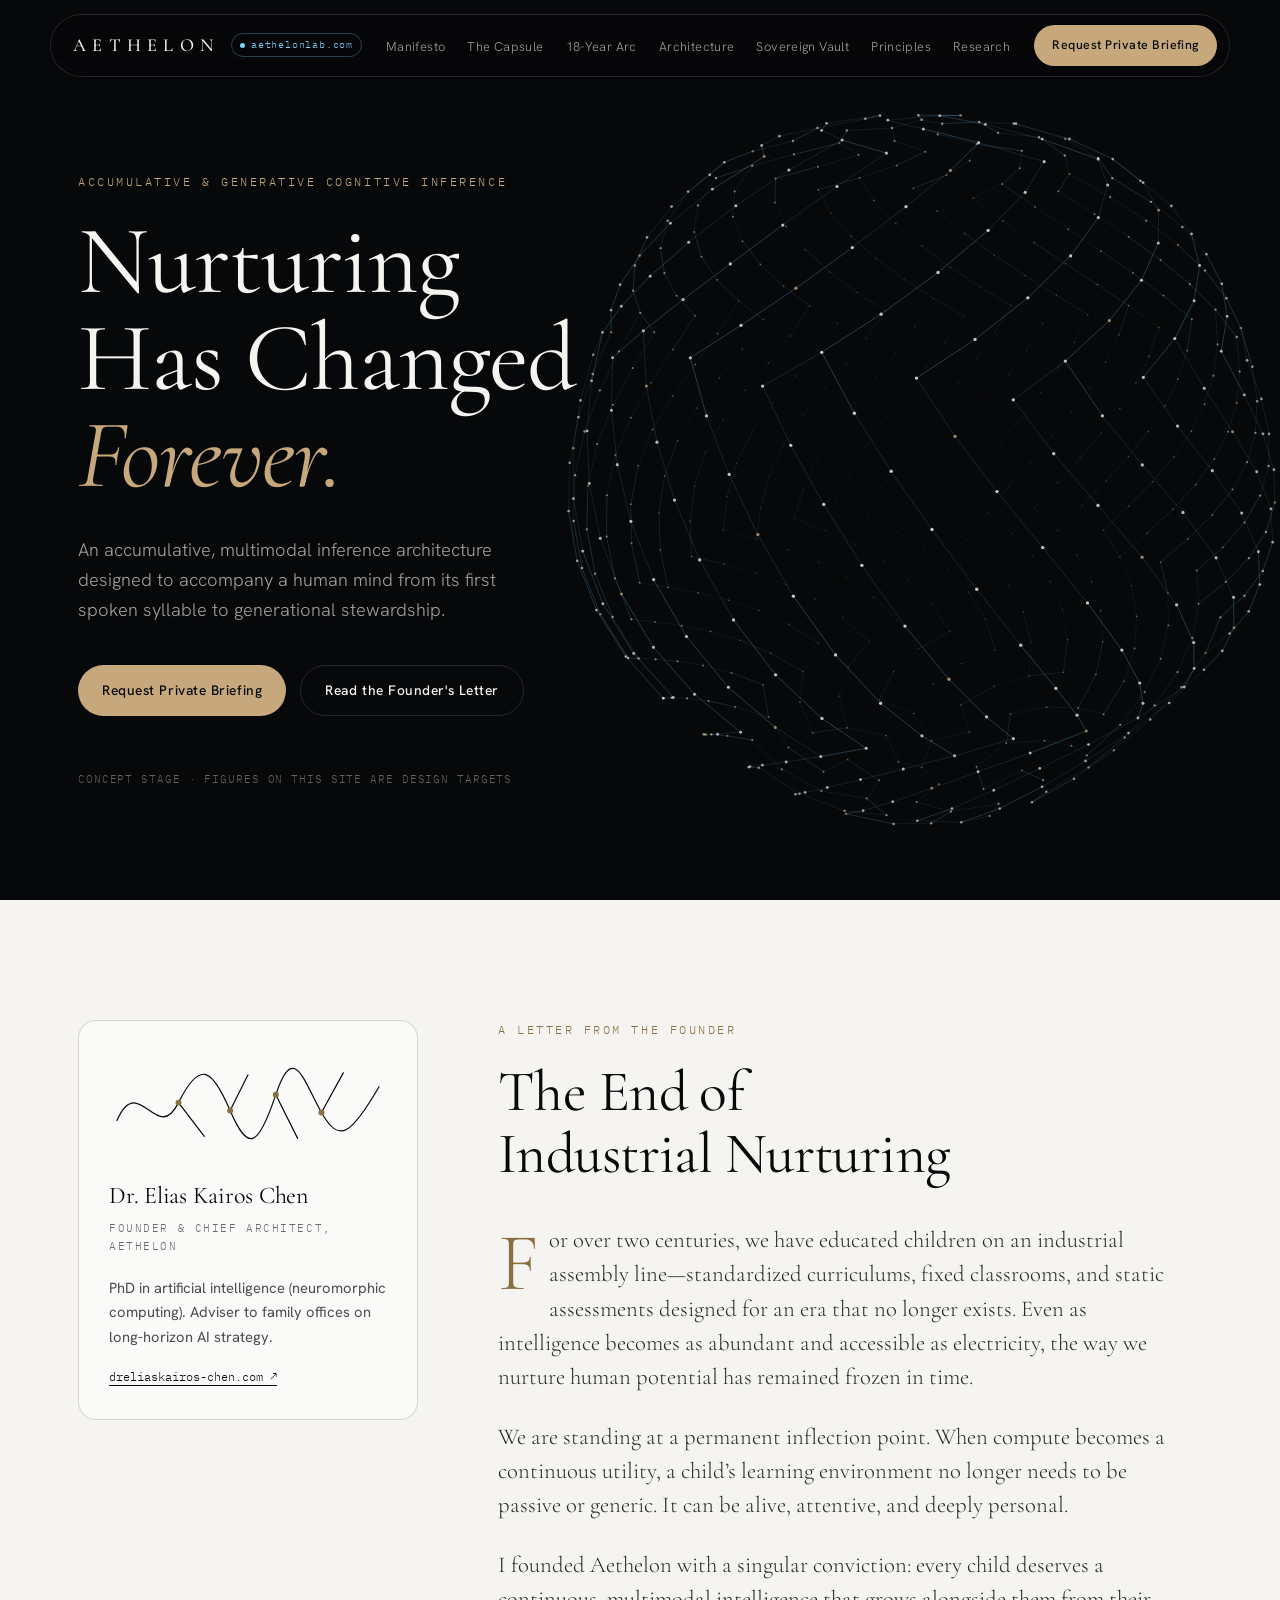
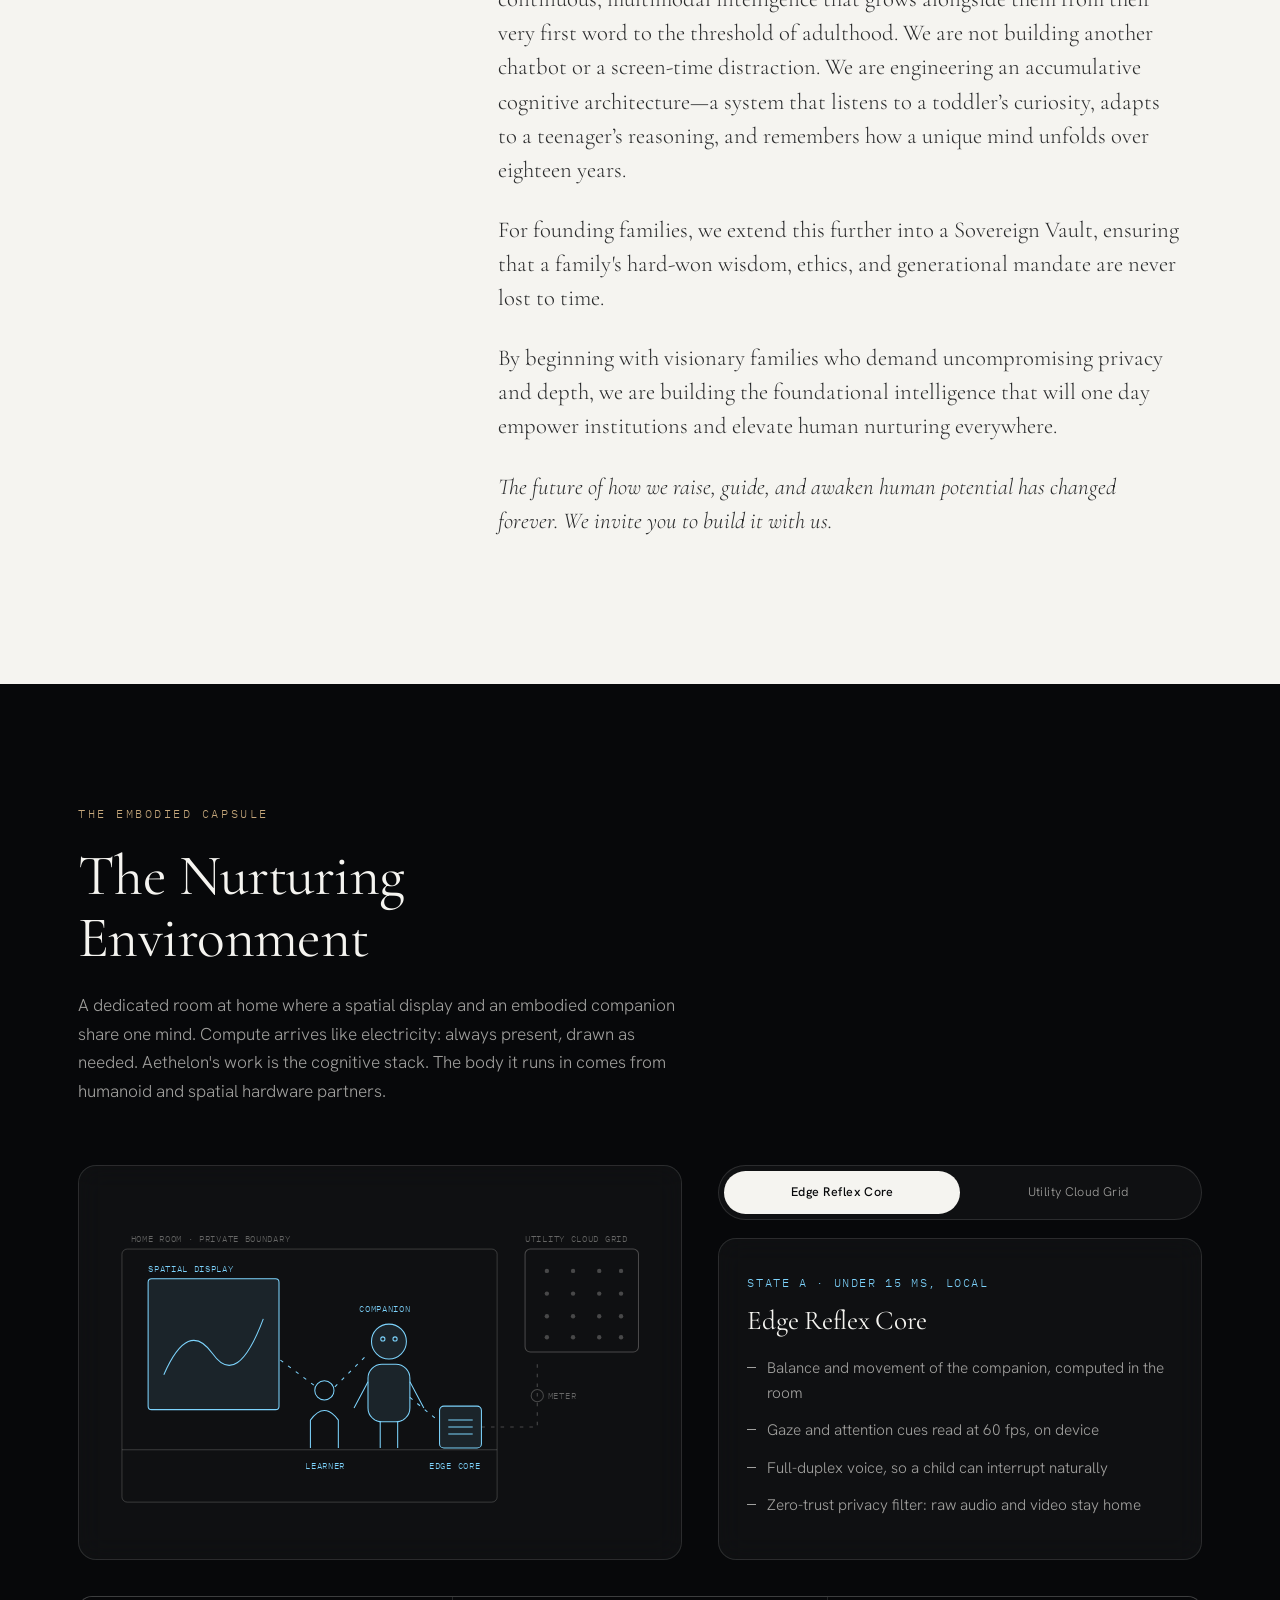
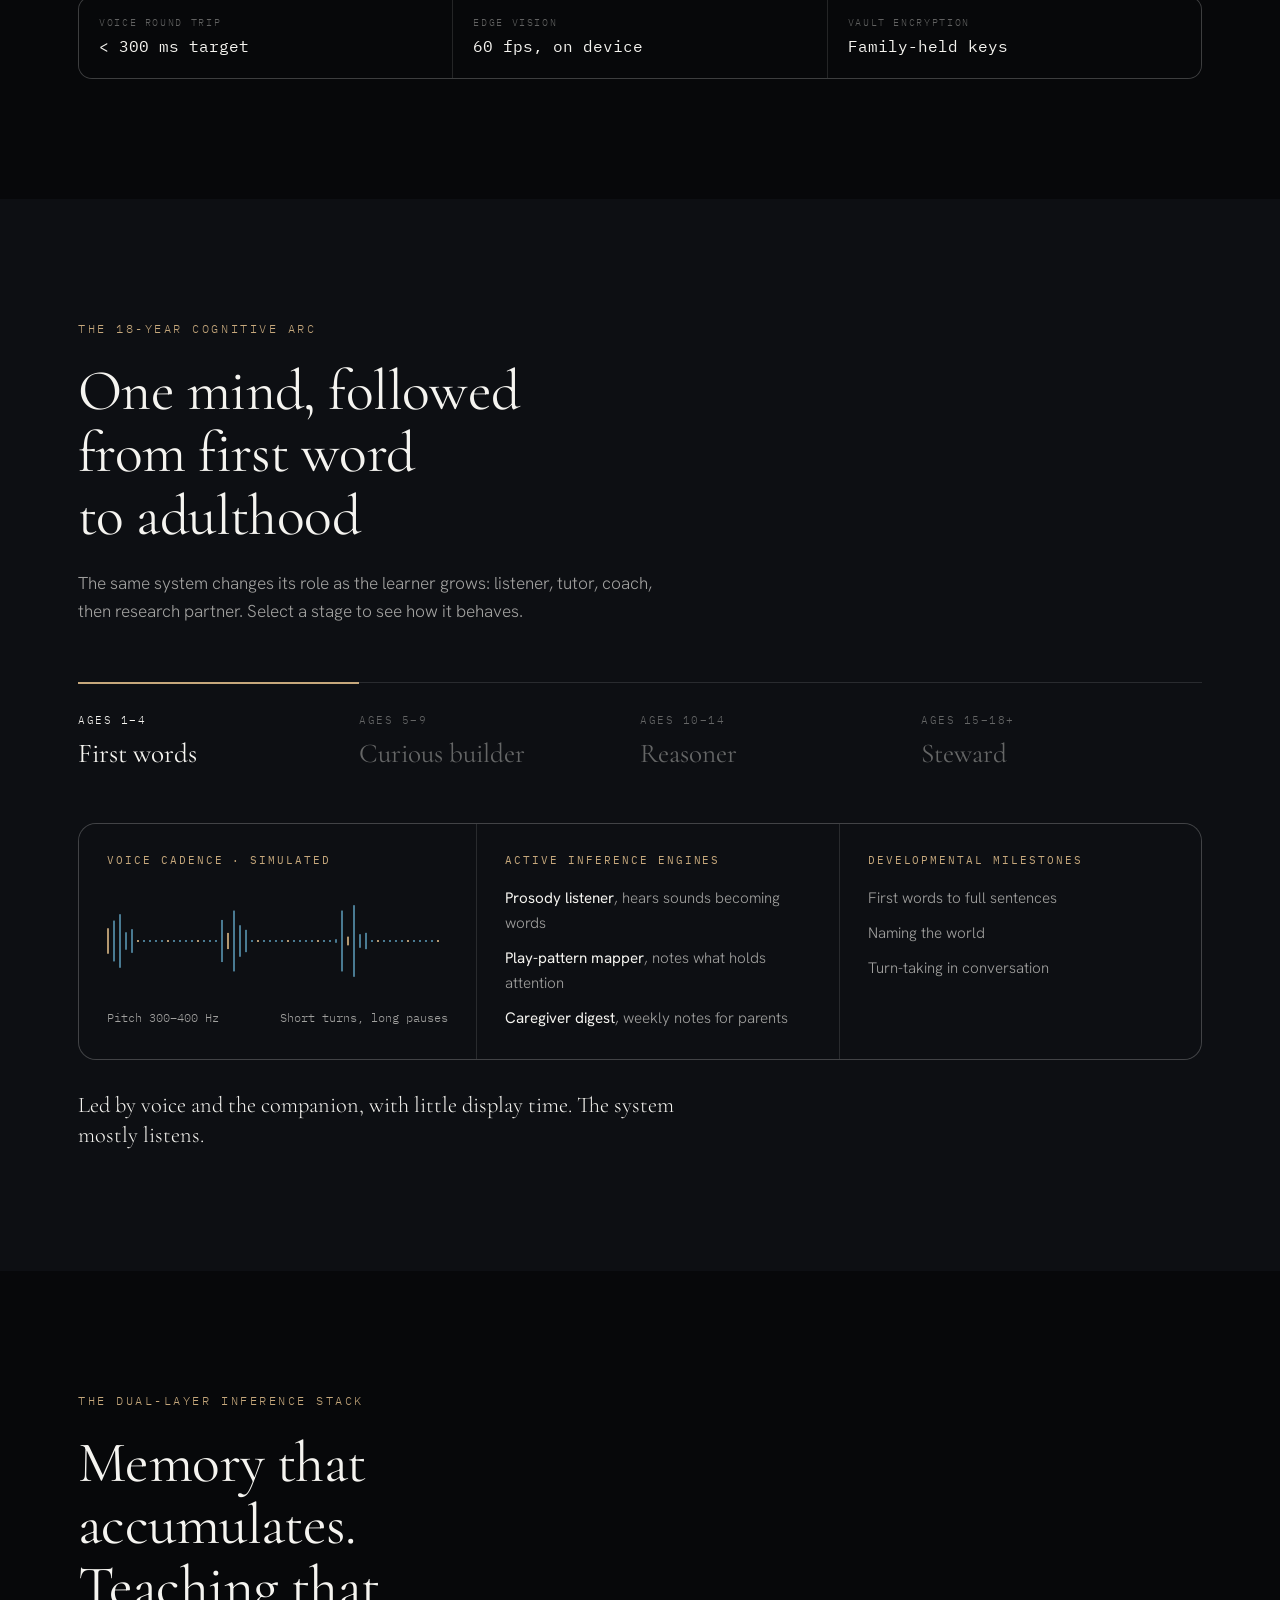
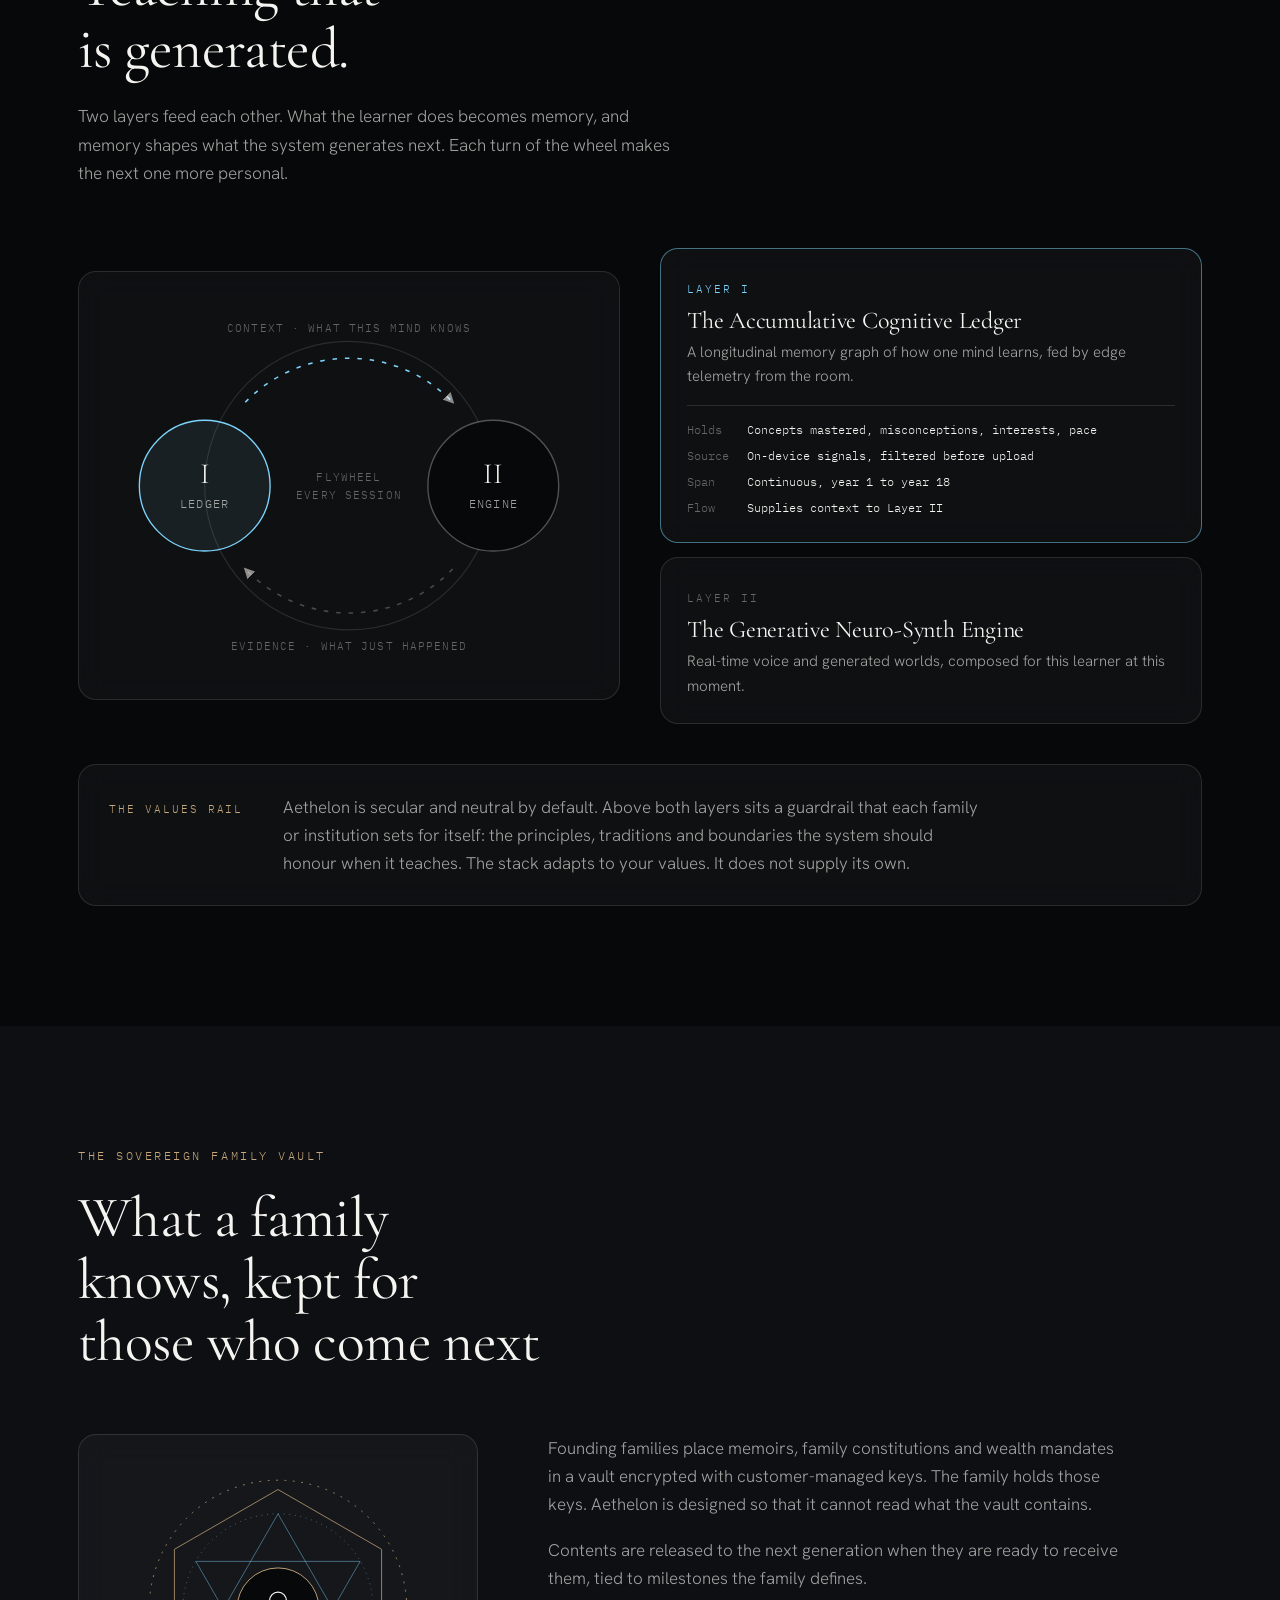
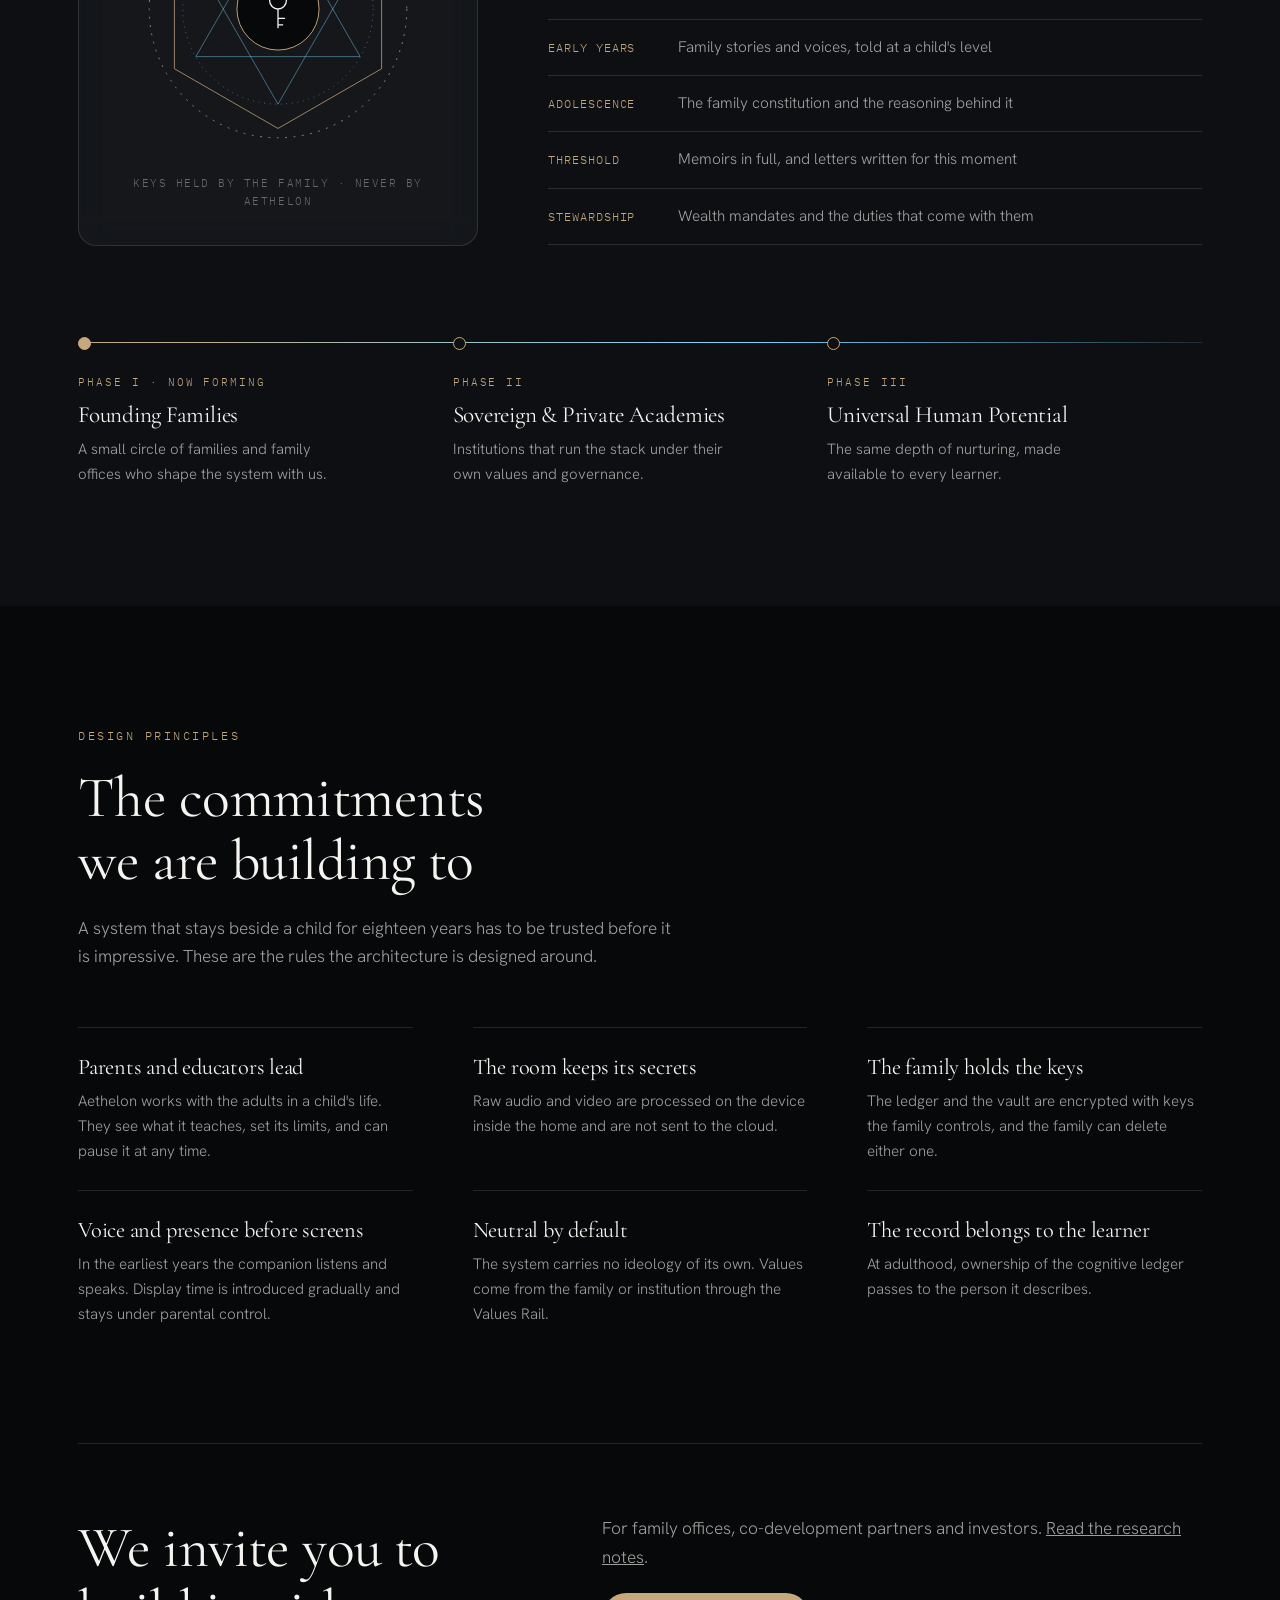
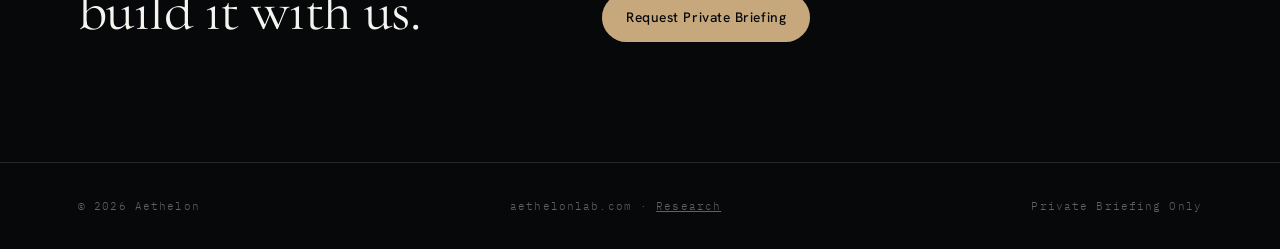
==== commit 77583f19: "Add research page with four research notes Co-Authored-By: Claude Fable 5.2 <noreply@anthropic.com> " ====
--- a/index.html
+++ b/index.html
@@ -66,7 +66,7 @@
 .links a{font-size:.8rem;color:var(--mute);text-decoration:none;letter-spacing:.03em;transition:color .25s}
 .links a:hover{color:var(--alabaster)}
 .nav .btn{padding:10px 18px;font-size:.78rem;white-space:nowrap}
-@media(max-width:1080px){.links{display:none}}
+.links{gap:22px}@media(max-width:1200px){.links{display:none}}
 @media(max-width:520px){.badge{display:none}.brand b{font-size:1rem;letter-spacing:.26em}}
 
 /* Hero */
@@ -260,6 +260,7 @@
       <li><a href="#architecture">Architecture</a></li>
       <li><a href="#vault">Sovereign Vault</a></li>
       <li><a href="#principles">Principles</a></li>
+      <li><a href="research.html">Research</a></li>
     </ul>
     <button class="btn btn-gold" data-brief>Request Private Briefing</button>
   </div>
@@ -509,7 +510,7 @@
     <div class="closing">
       <h2>We invite you to build it with us.</h2>
       <div>
-        <p class="lede" style="margin:0 0 22px">For family offices, co-development partners and investors.</p>
+        <p class="lede" style="margin:0 0 22px">For family offices, co-development partners and investors. <a href="research.html">Read the research notes</a>.</p>
         <button class="btn btn-gold" data-brief>Request Private Briefing</button>
       </div>
     </div>
@@ -517,7 +518,7 @@
 </section>
 </main>
 
-<footer><div class="wrap"><span>© 2026 Aethelon</span><span>aethelonlab.com</span><span>Private Briefing Only</span></div></footer>
+<footer><div class="wrap"><span>© 2026 Aethelon</span><span>aethelonlab.com · <a href="research.html">Research</a></span><span>Private Briefing Only</span></div></footer>
 
 <div class="modal" id="modal" role="dialog" aria-modal="true" aria-labelledby="mTitle">
   <div class="dialog">
@@ -721,6 +722,7 @@
     form.hidden = true; done.hidden = false; form.reset();
   }
   $$('[data-brief]').forEach(function(b){ b.addEventListener('click', open); });
+  if (location.hash === '#briefing') open();
   $('#mClose').addEventListener('click', close);
   m.addEventListener('click', function(e){ if (e.target === m) close(); });
   document.addEventListener('keydown', function(e){ if (e.key === 'Escape' && m.classList.contains('open')) close(); });
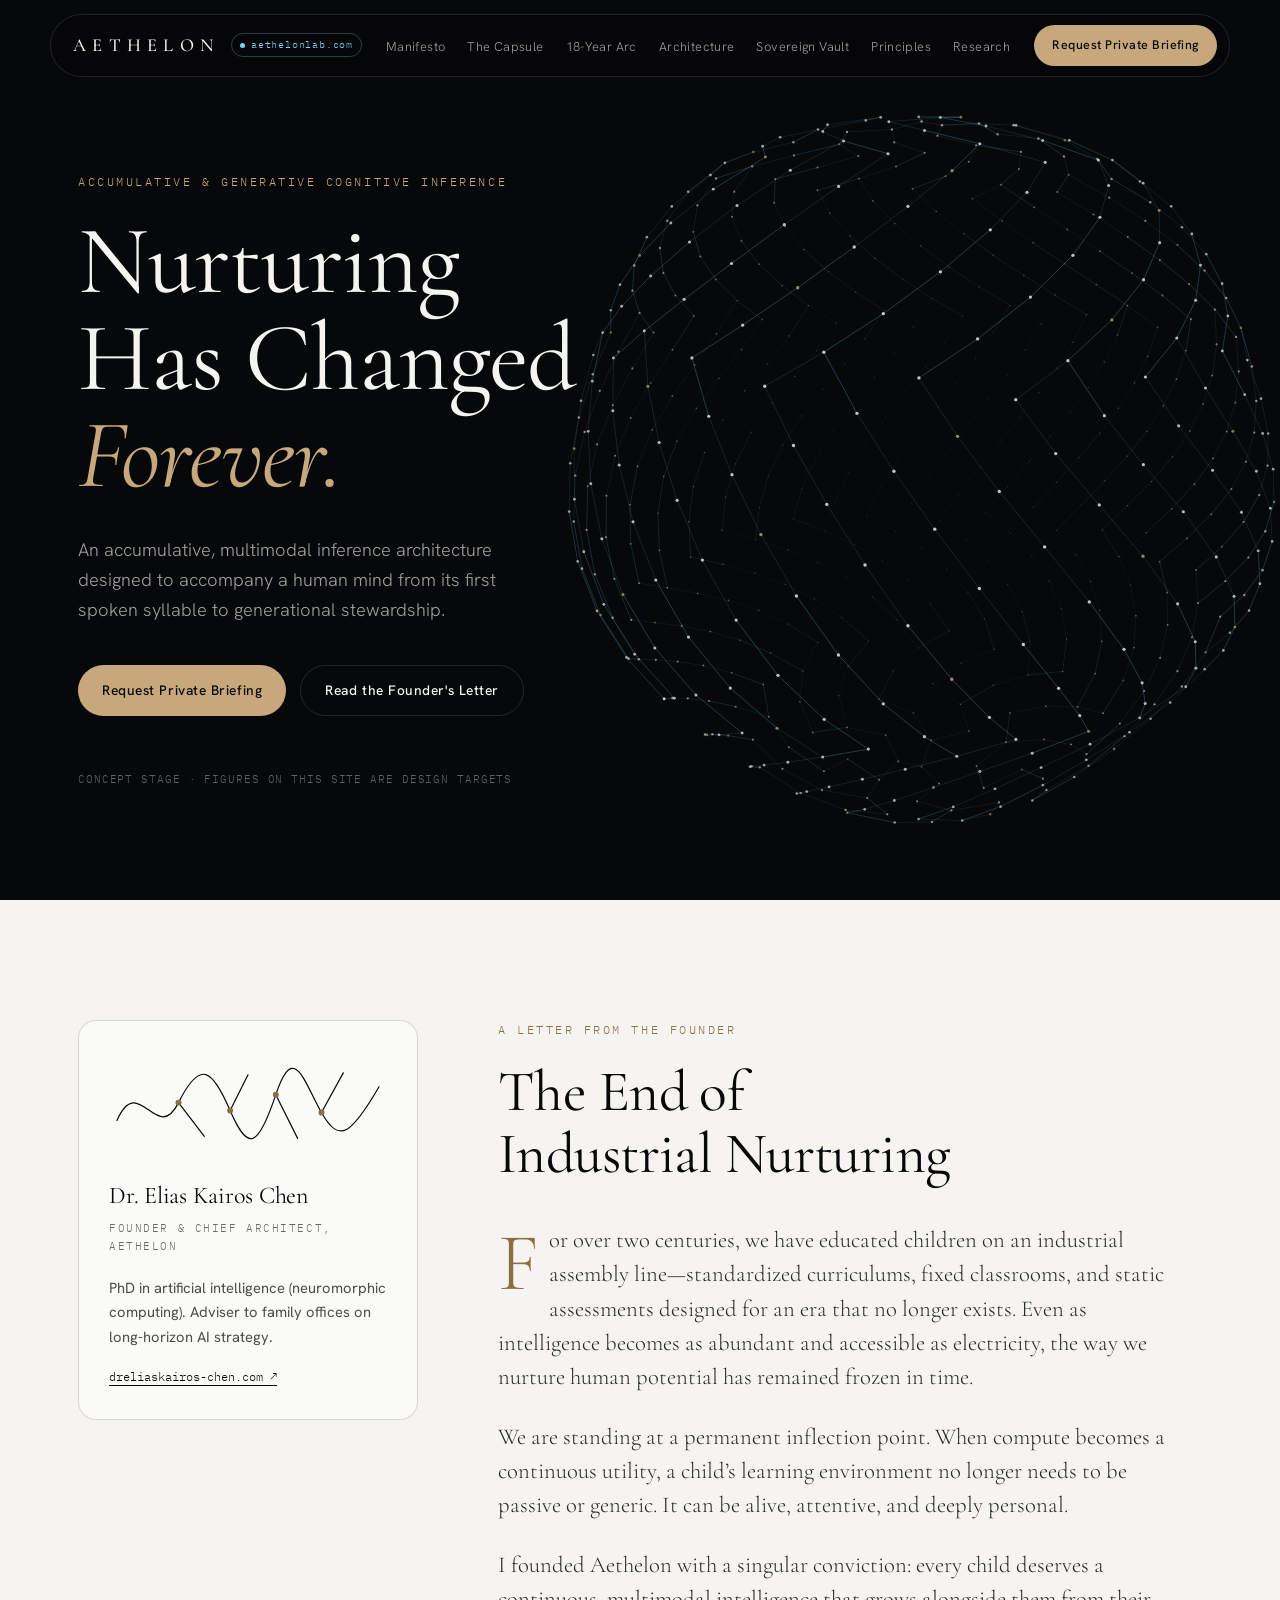
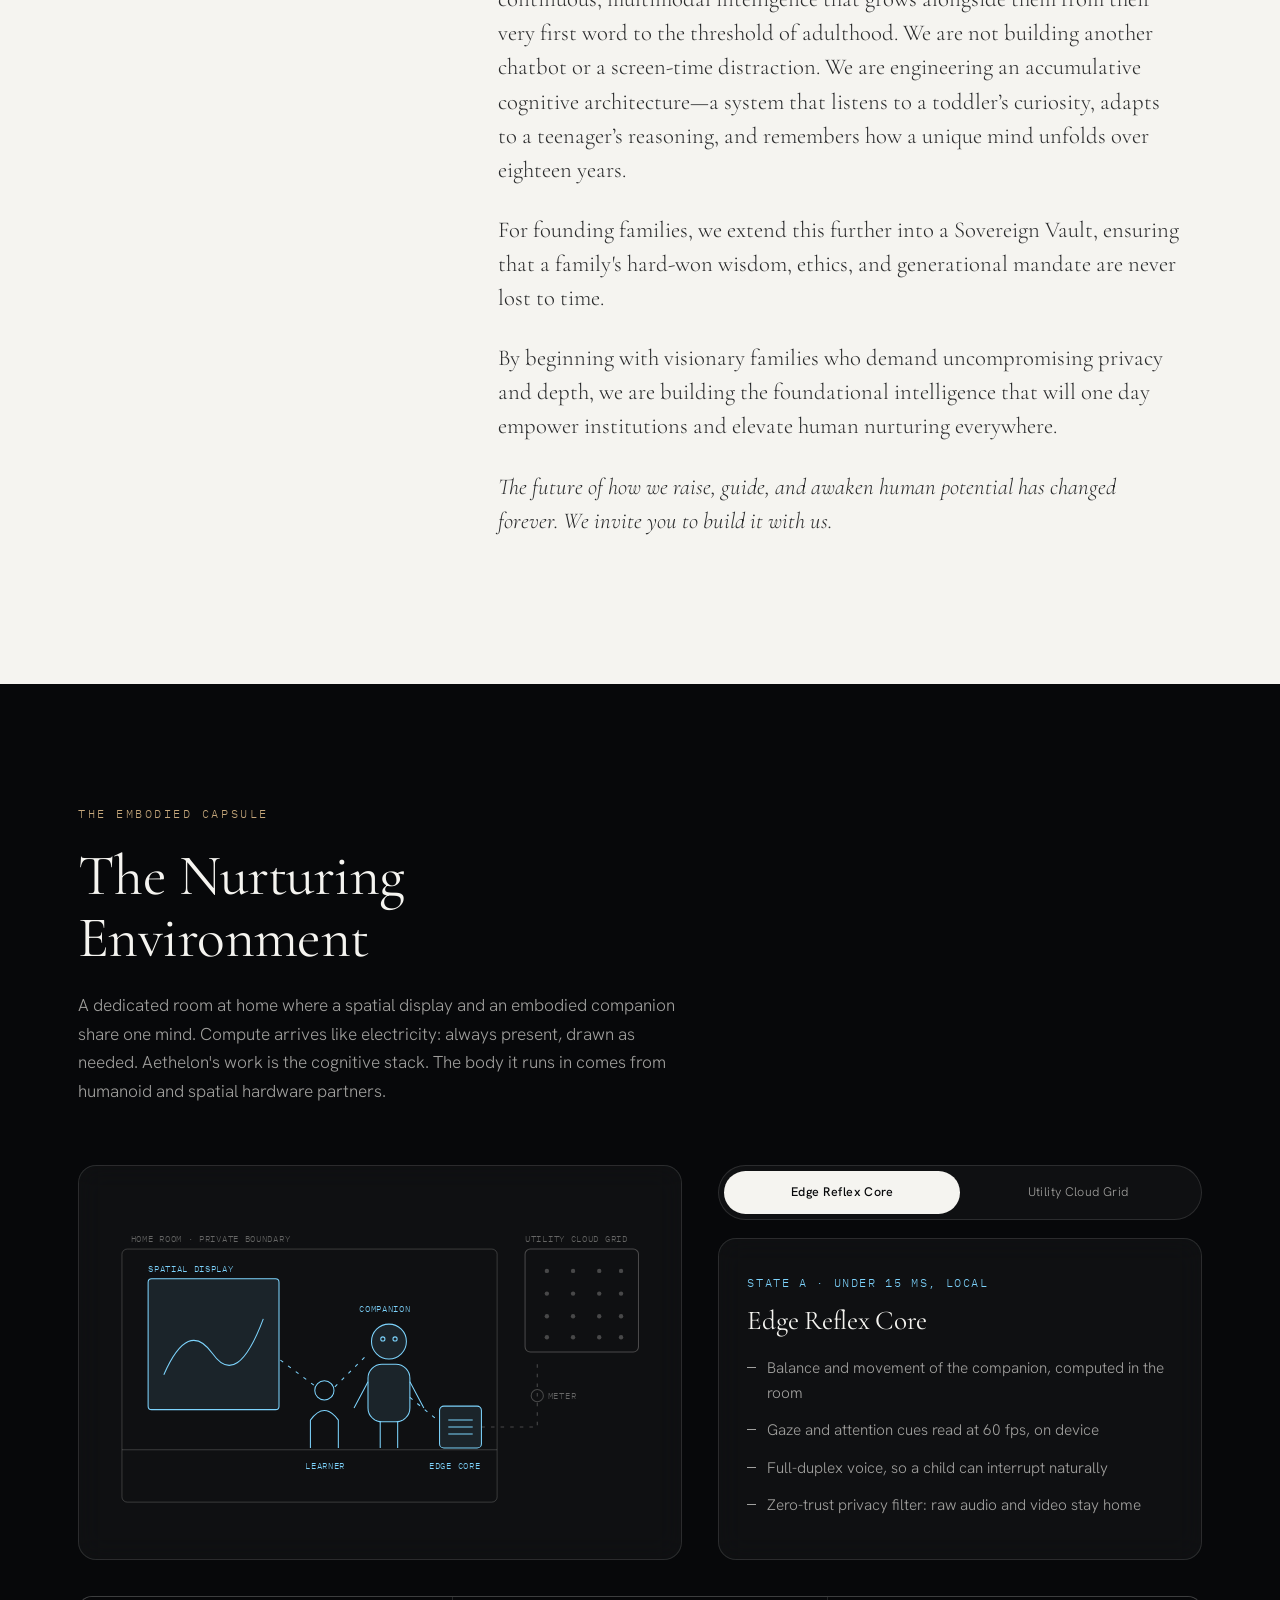
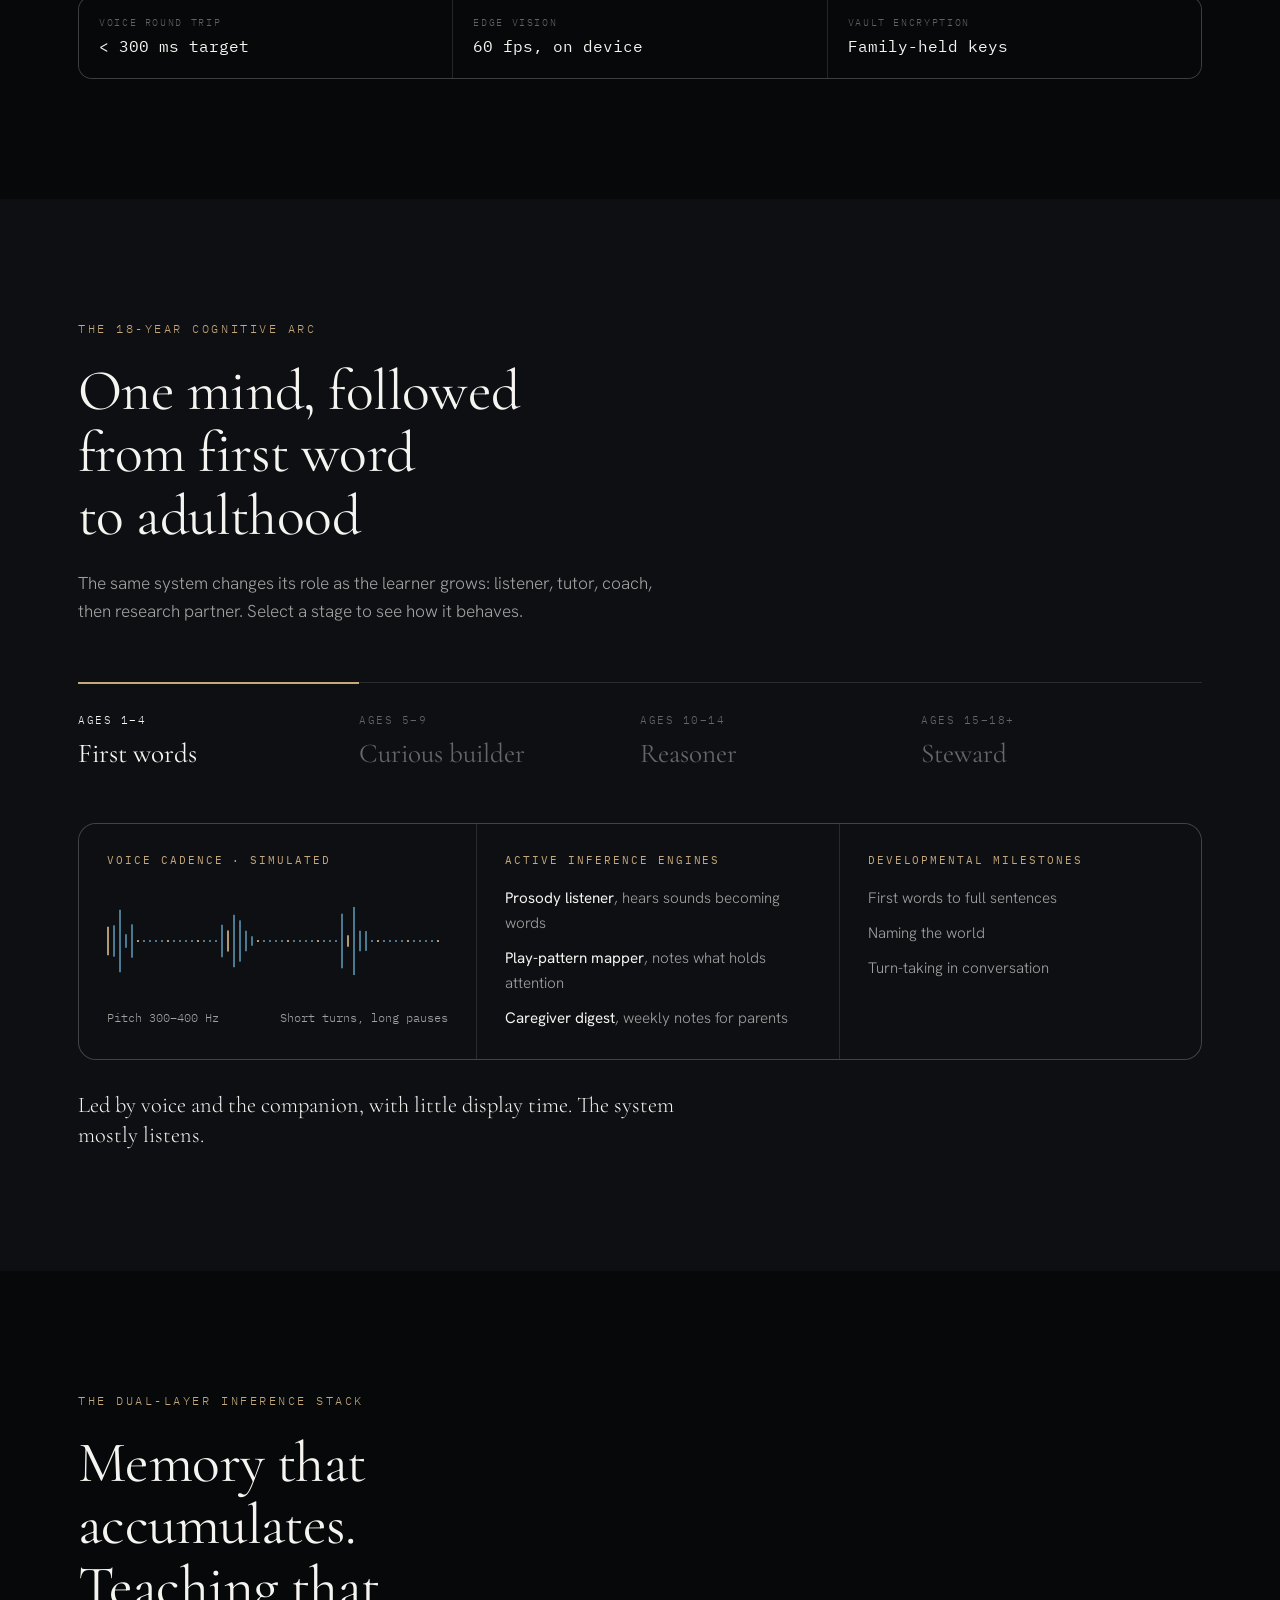
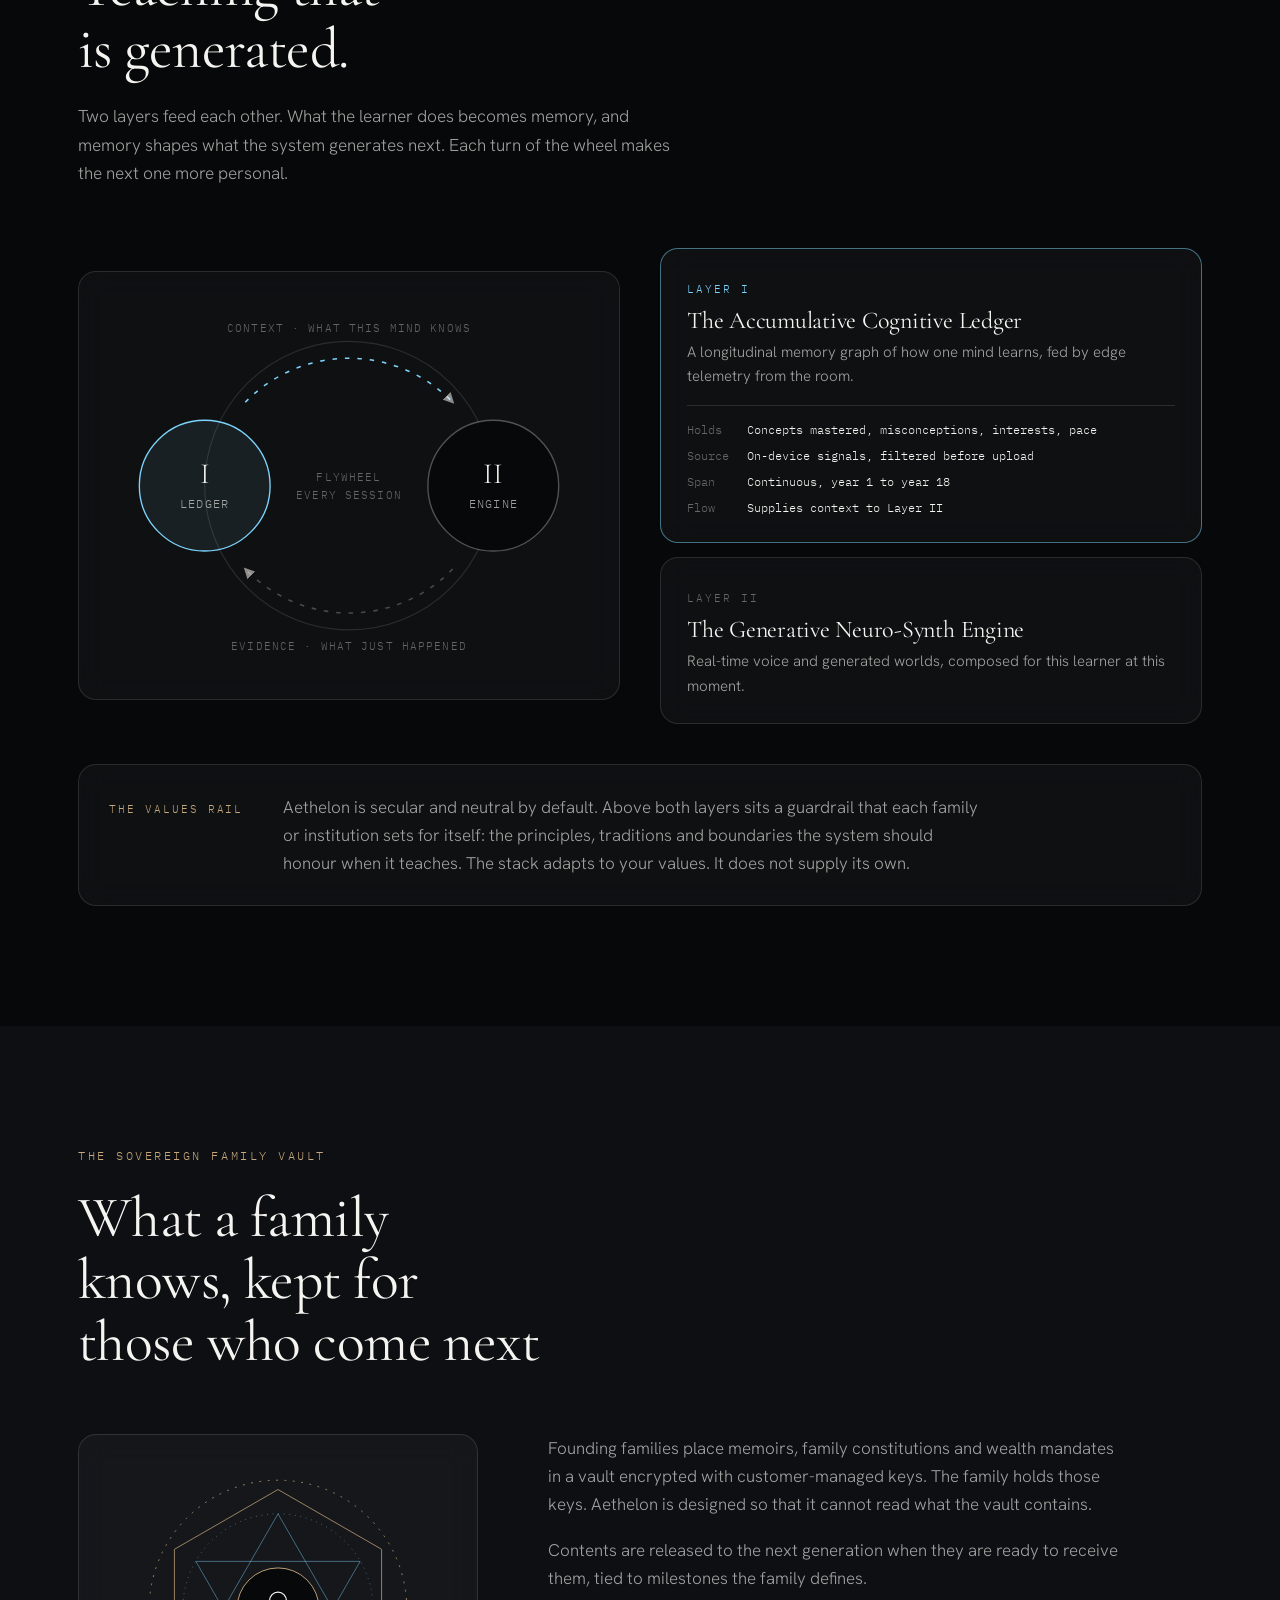
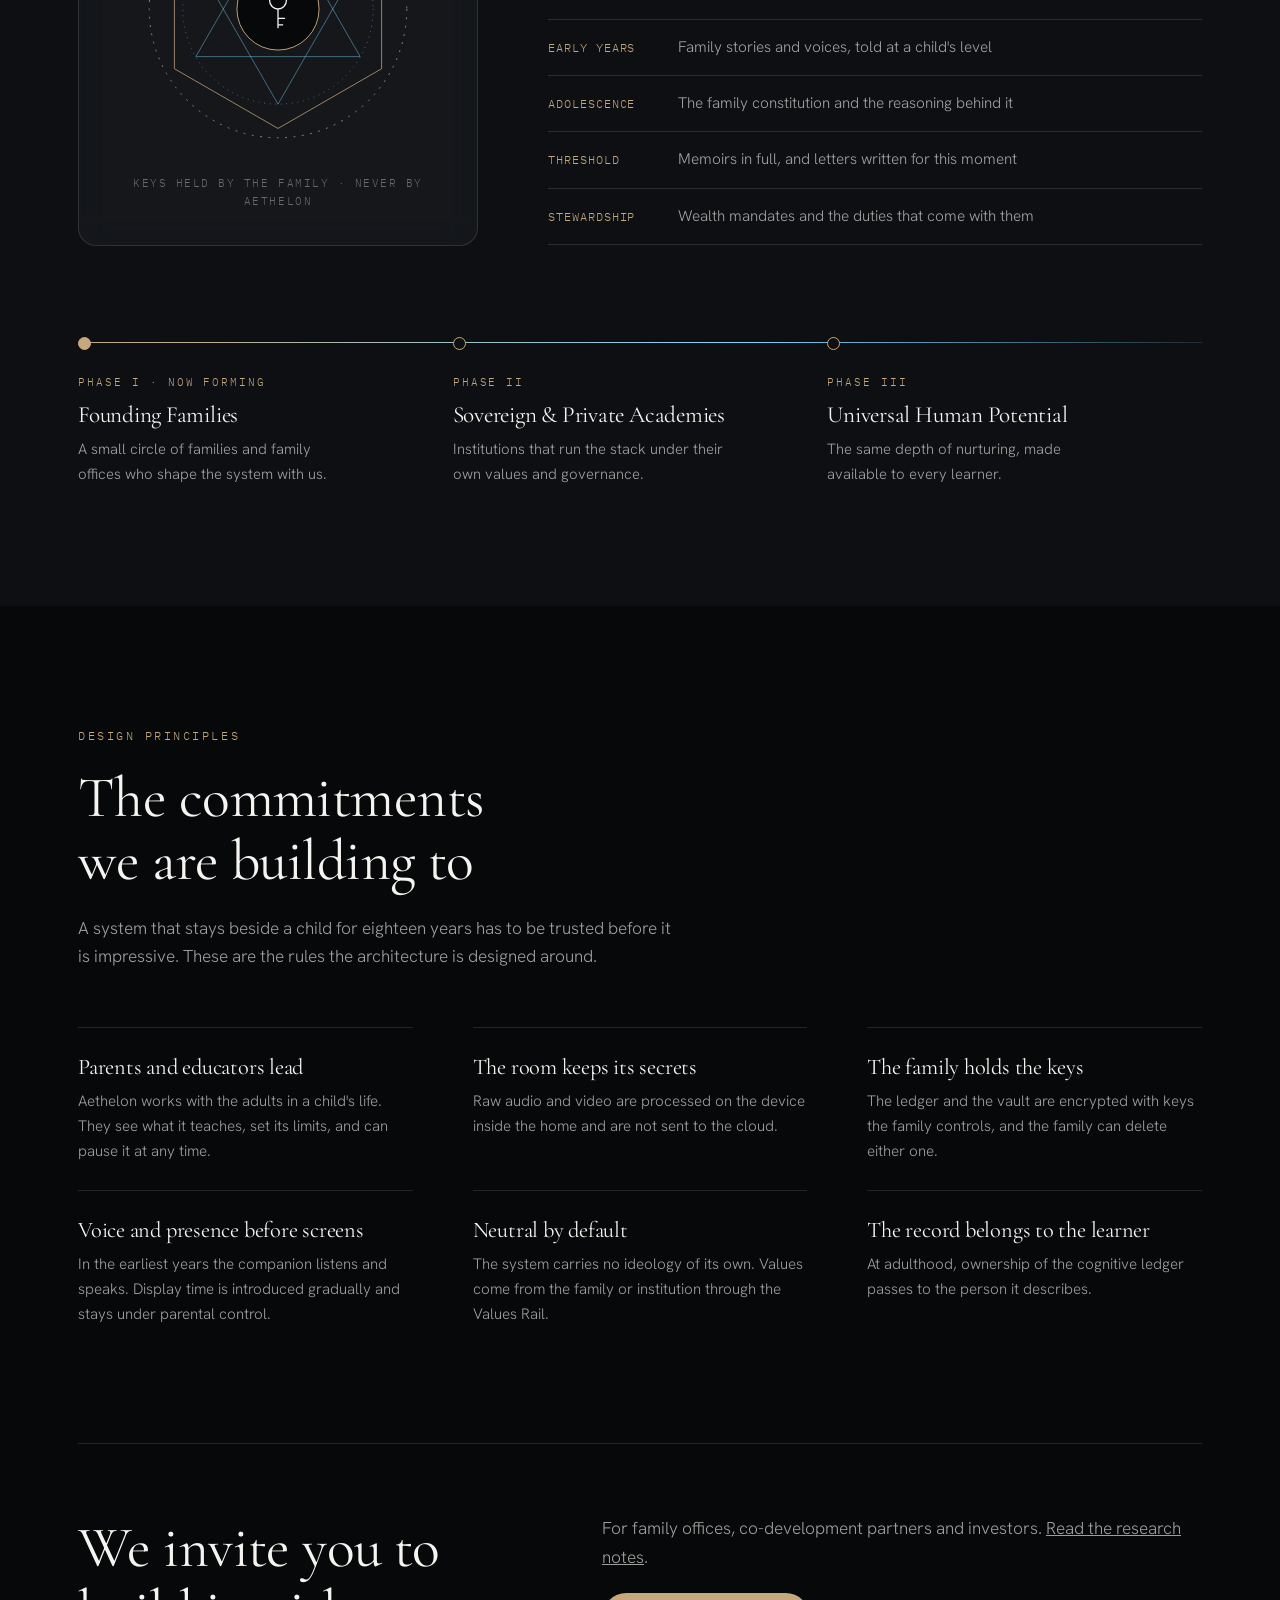
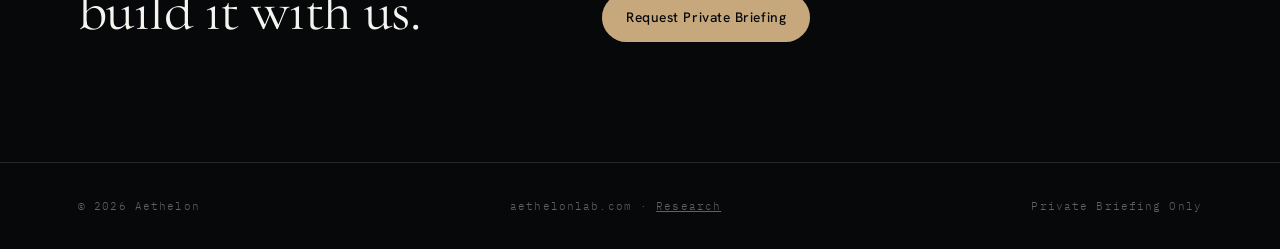
==== commit 8706dcd3: "Send briefing requests to the founder's email Co-Authored-By: Claude Fable 5.2 <noreply@anthropic.co" ====
--- a/index.html
+++ b/index.html
@@ -548,7 +548,7 @@
 
 <script>
 /* Set one of these before launch. endpoint: a form service URL that accepts a JSON POST. email: fallback address. */
-var CONFIG = { endpoint: '', email: '' };
+var CONFIG = { endpoint: '', email: 'e.chen@dreliaskairos-chen.com' };
 var REDUCED = window.matchMedia('(prefers-reduced-motion: reduce)').matches;
 function $(s, r){ return (r || document).querySelector(s); }
 function $$(s, r){ return Array.prototype.slice.call((r || document).querySelectorAll(s)); }
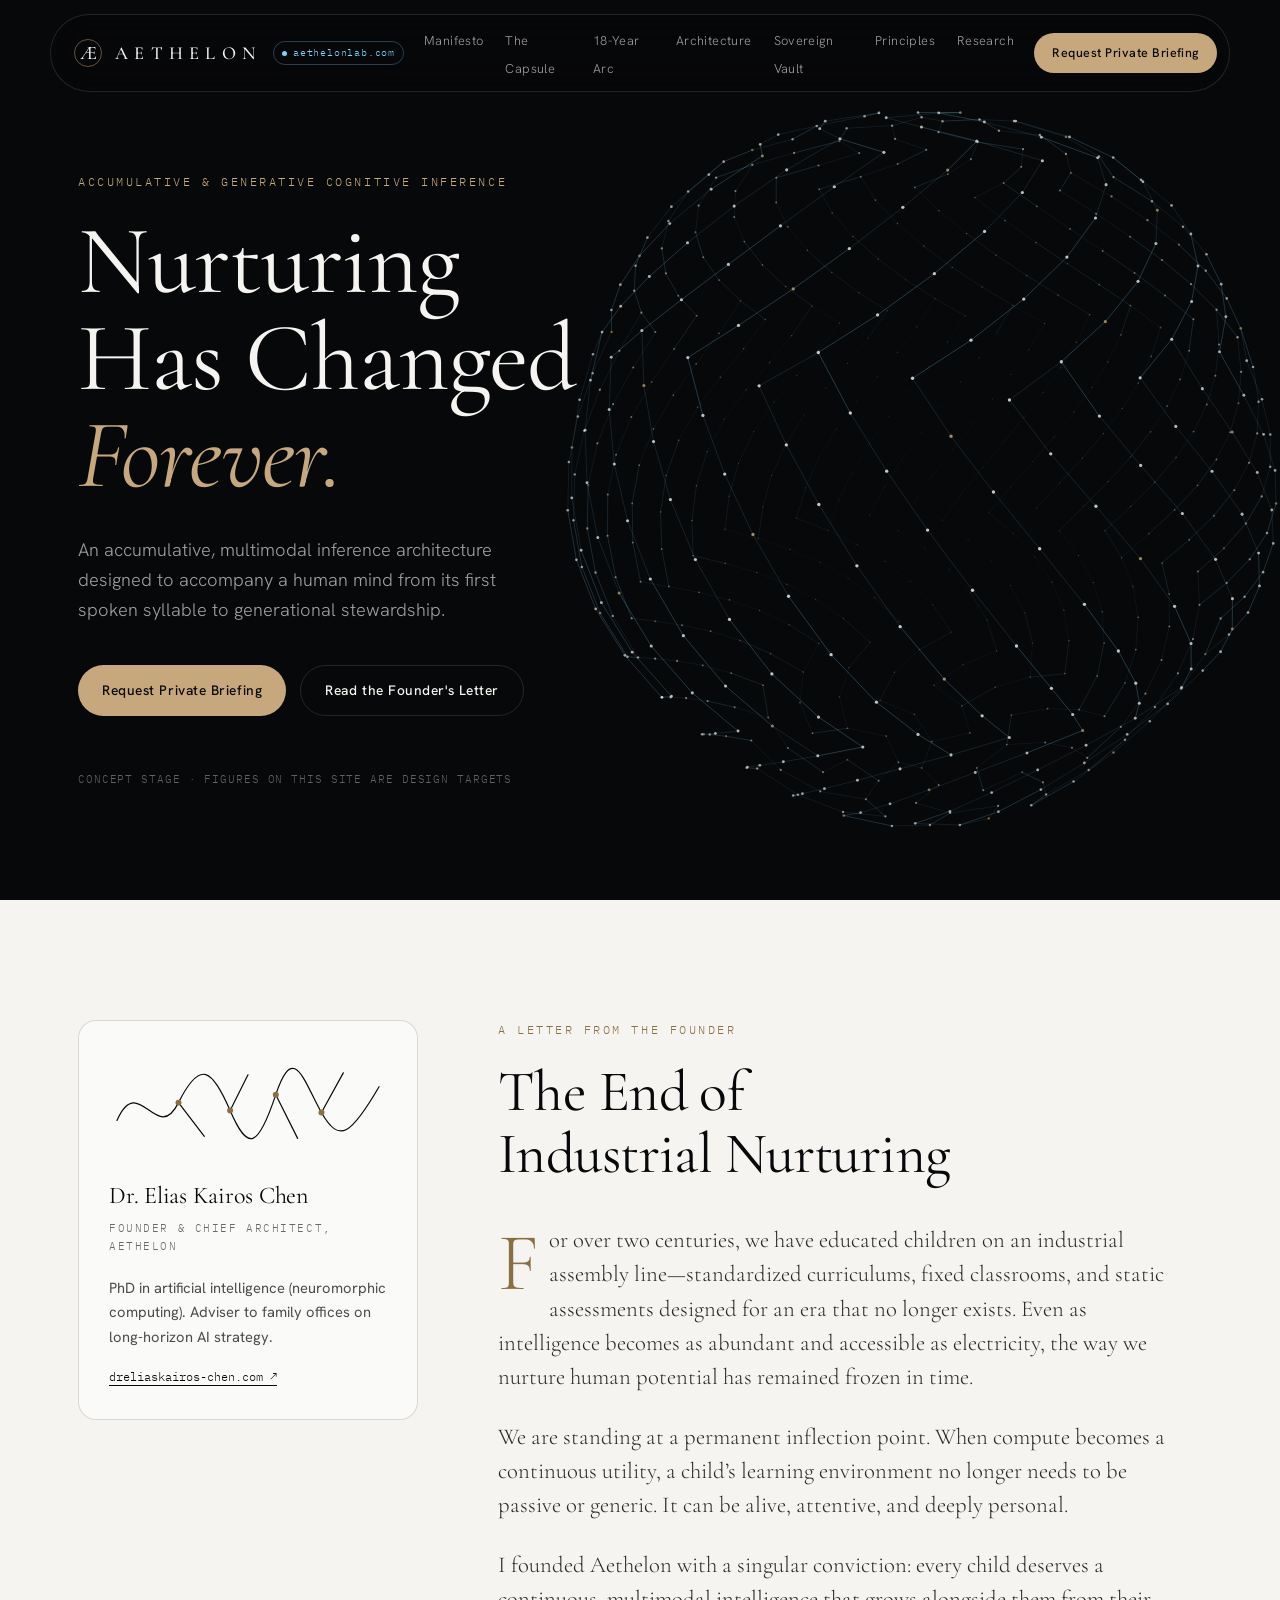
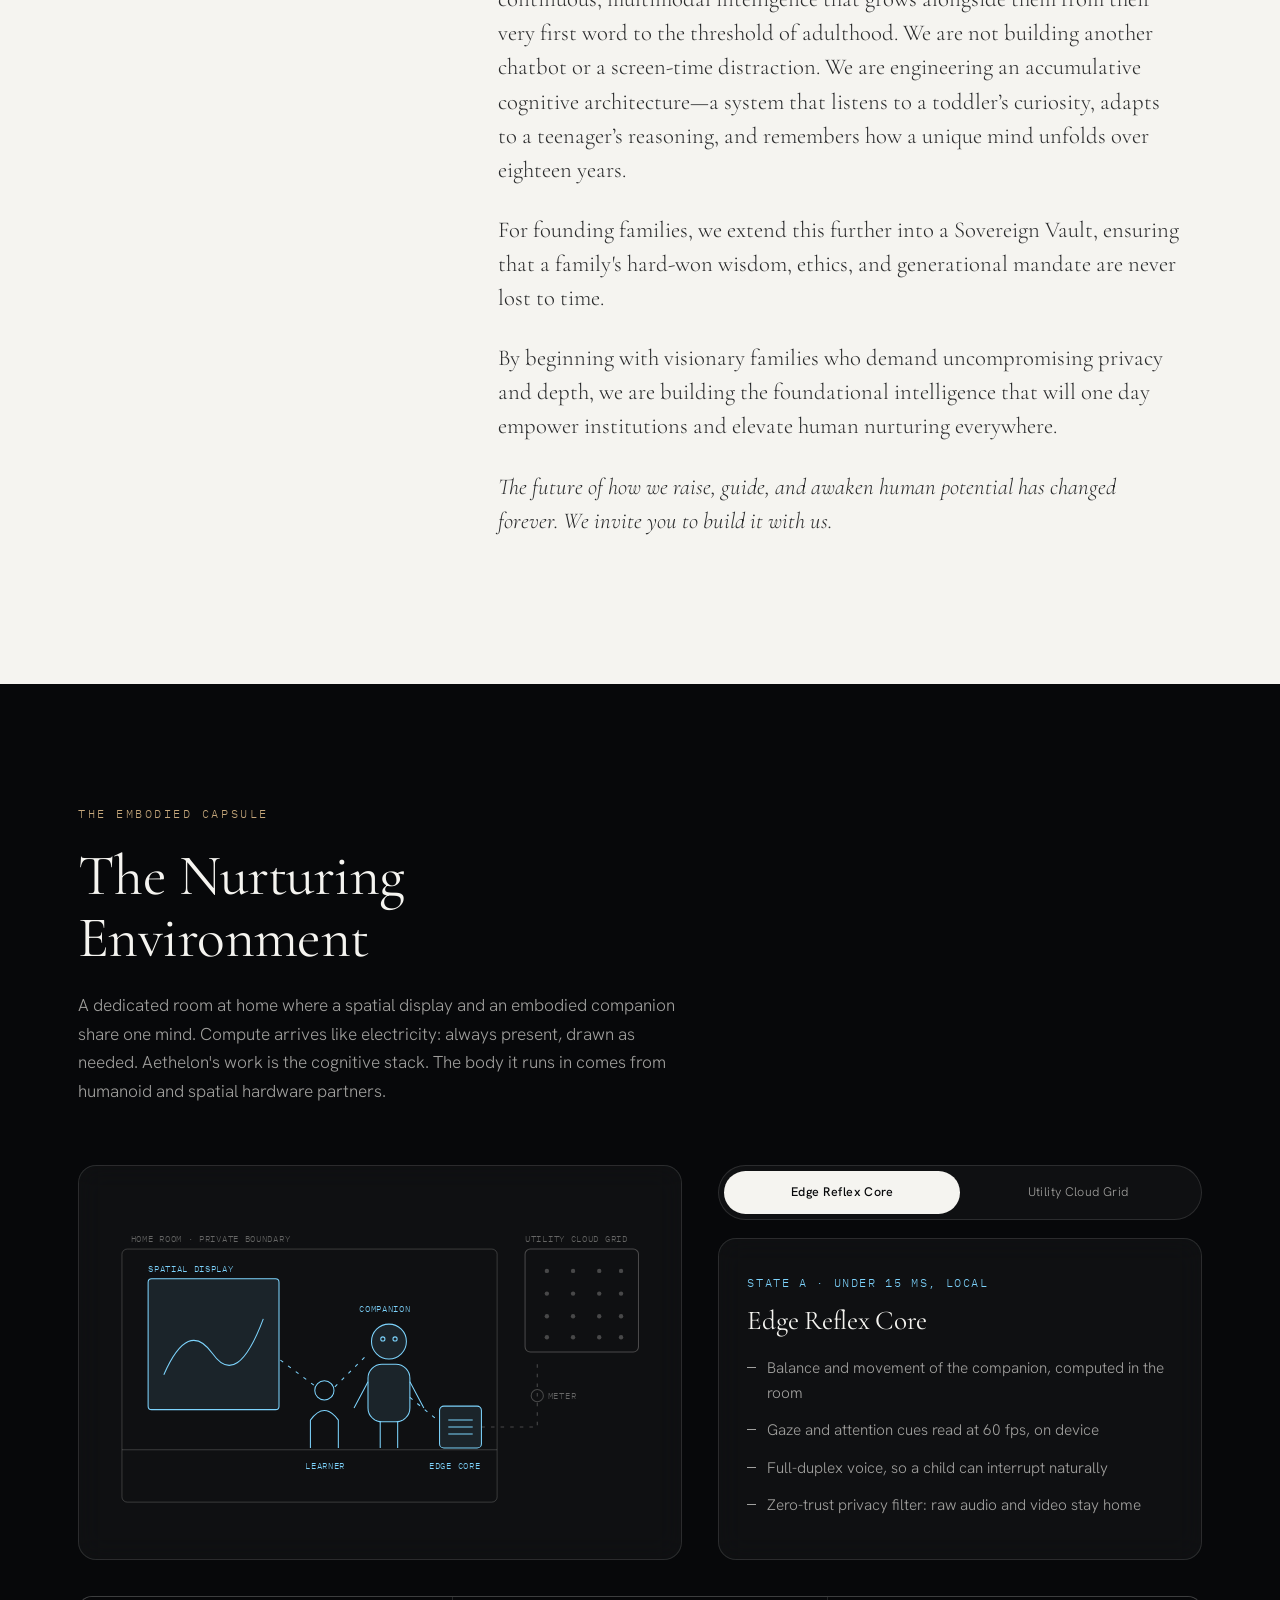
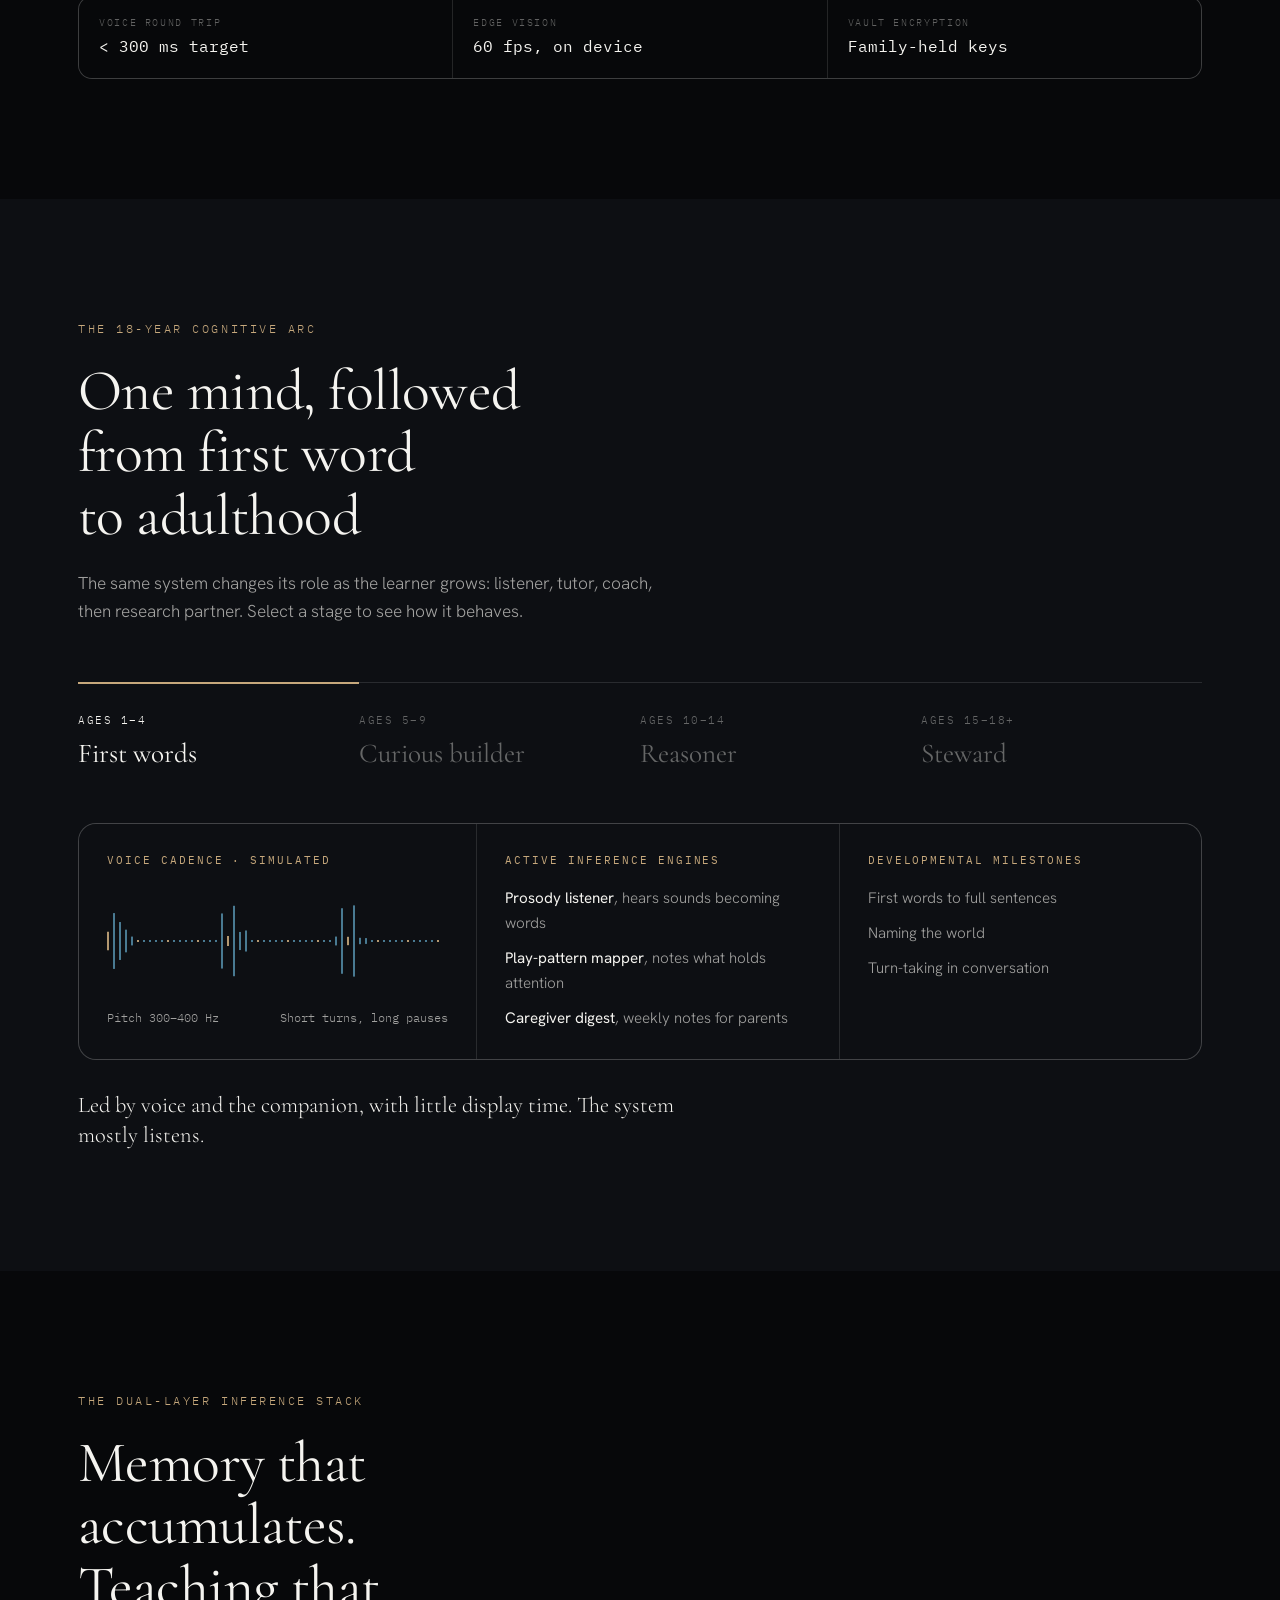
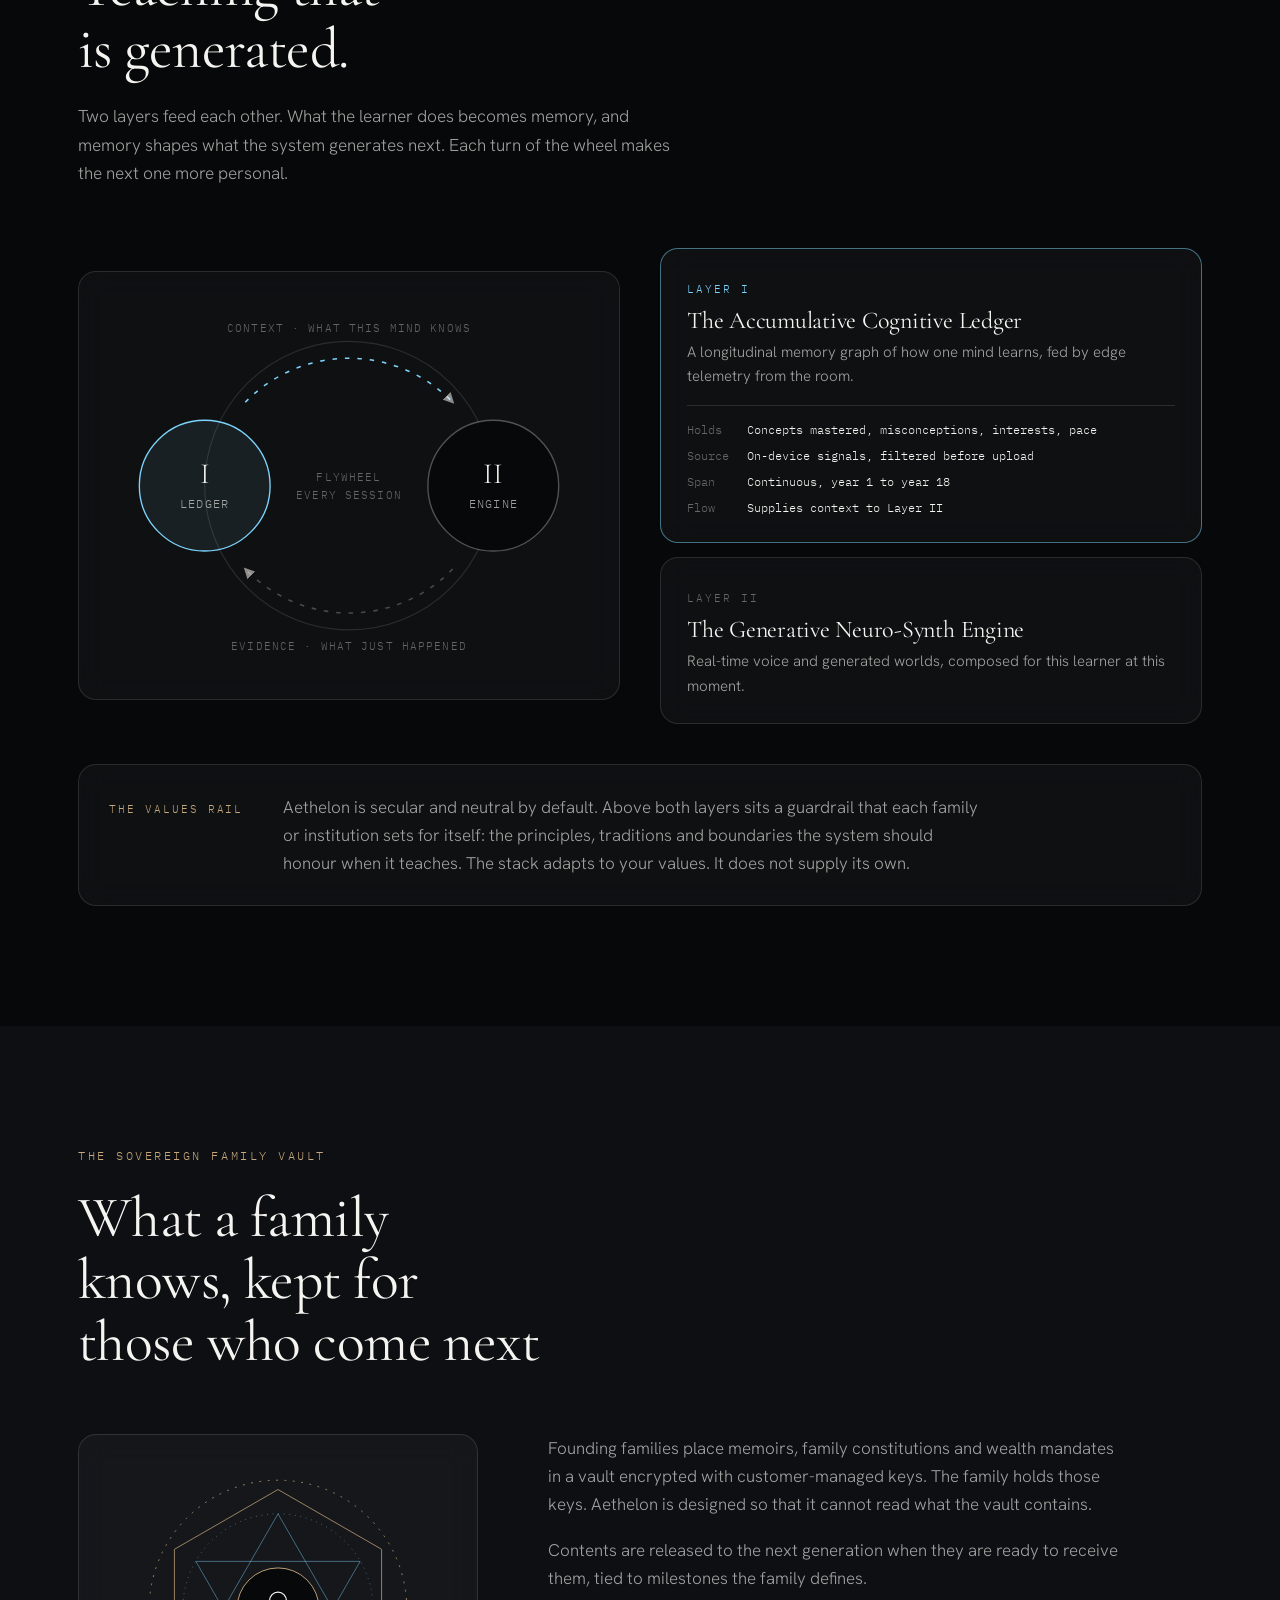
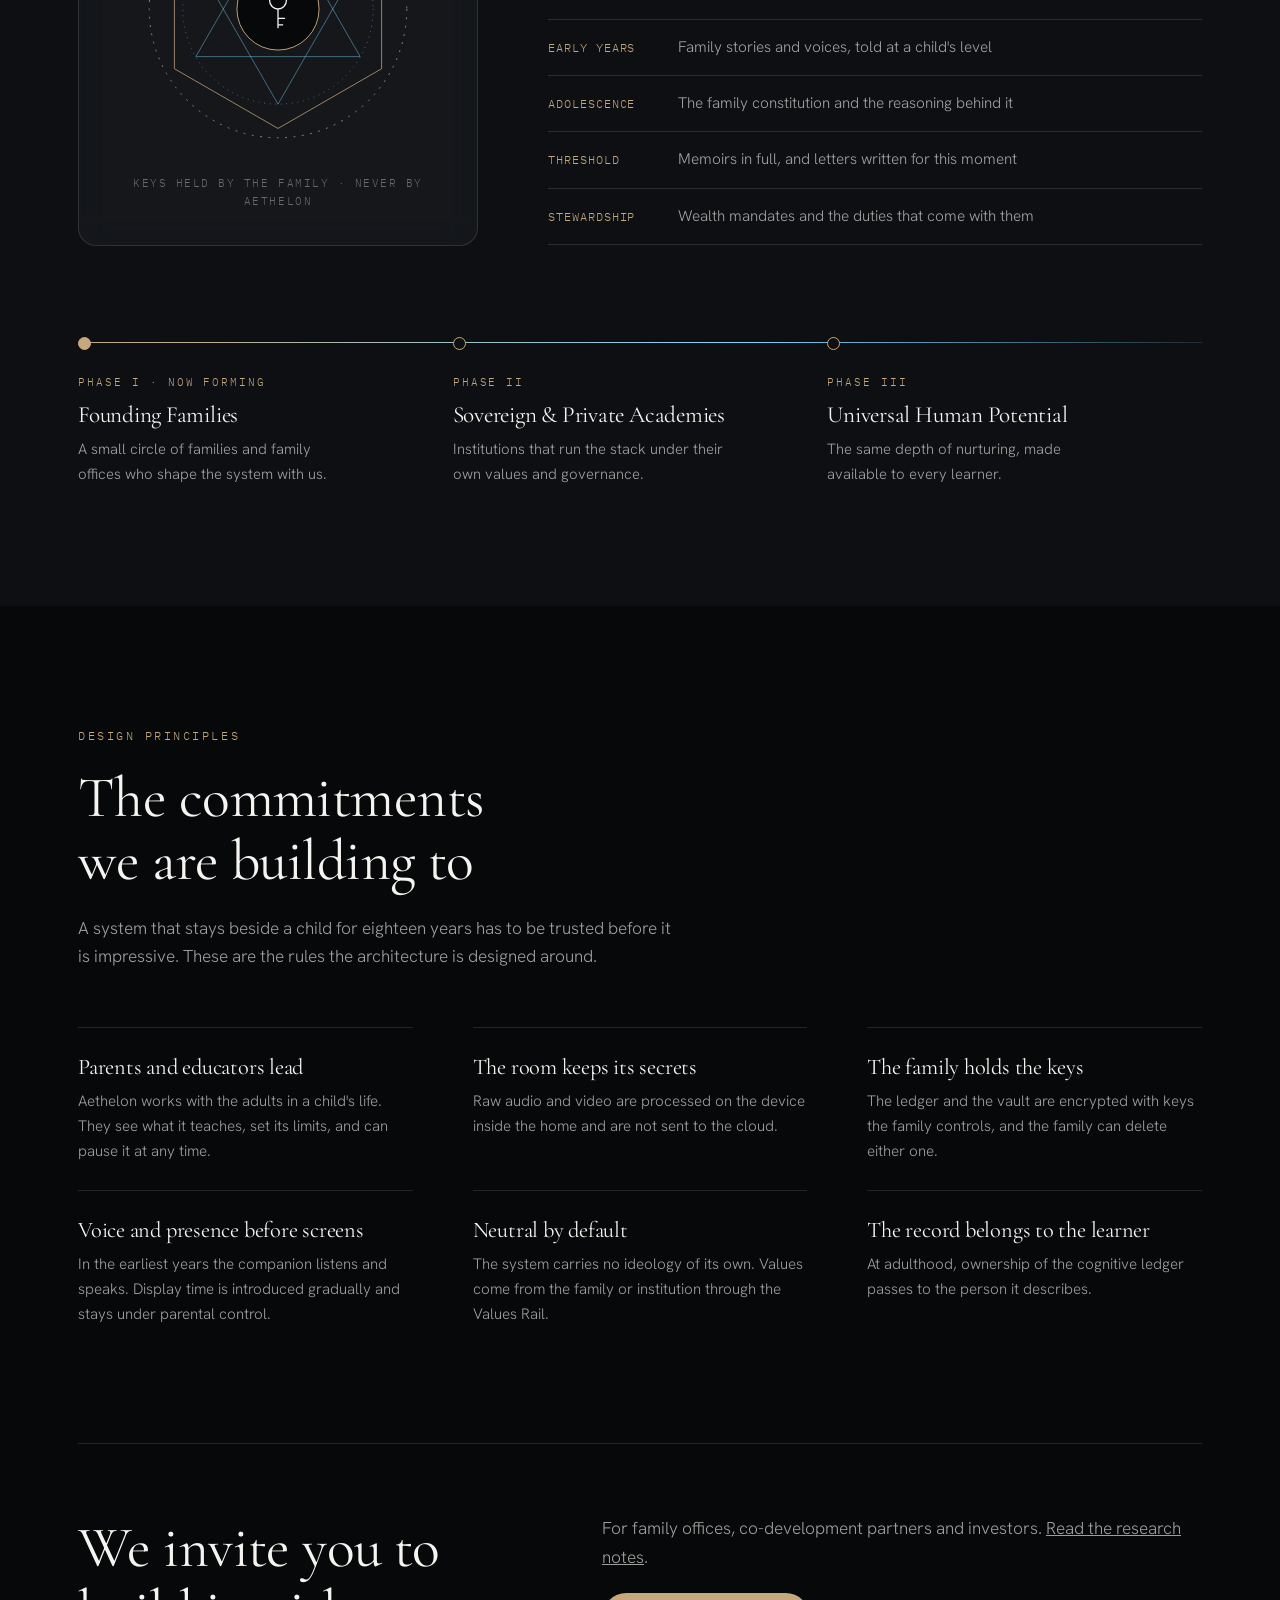
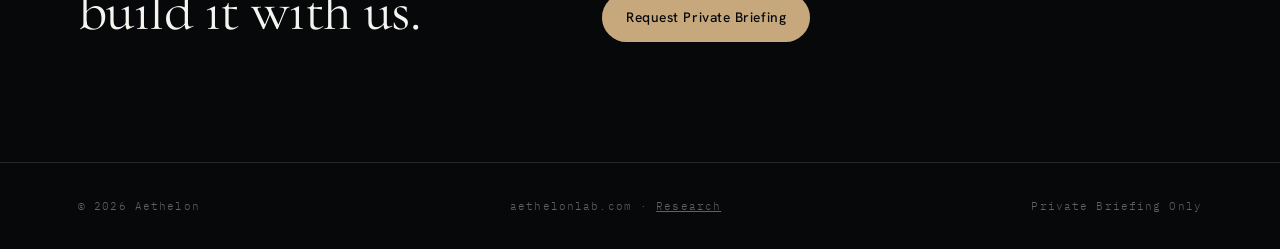
==== commit 50c7e32e: "Add Æ monogram logo, favicon and link-preview image Co-Authored-By: Claude Fable 5.2 <noreply@anthro" ====
--- a/index.html
+++ b/index.html
@@ -10,7 +10,10 @@
 <meta property="og:type" content="website">
 <meta property="og:url" content="https://aethelonlab.com/">
 <link rel="canonical" href="https://aethelonlab.com/">
-<link rel="icon" href="data:image/svg+xml,%3Csvg xmlns='http://www.w3.org/2000/svg' viewBox='0 0 32 32'%3E%3Crect width='32' height='32' fill='%2307080A'/%3E%3Ccircle cx='16' cy='16' r='9' fill='none' stroke='%23C6A87C' stroke-width='1.5'/%3E%3Ccircle cx='16' cy='16' r='2.5' fill='%237DD3FC'/%3E%3C/svg%3E">
+<link rel="icon" href="assets/favicon.svg" type="image/svg+xml">
+<link rel="apple-touch-icon" href="assets/apple-touch-icon.png">
+<meta property="og:image" content="https://aethelonlab.com/assets/og.png">
+<meta name="twitter:card" content="summary_large_image">
 <link rel="preconnect" href="https://fonts.googleapis.com">
 <link rel="preconnect" href="https://fonts.gstatic.com" crossorigin>
 <link href="https://fonts.googleapis.com/css2?family=Cormorant+Garamond:ital,wght@0,400;0,500;0,600;1,400;1,500&family=Hanken+Grotesk:wght@300;400;500;600&family=IBM+Plex+Mono:wght@400;500&display=swap" rel="stylesheet">
@@ -58,6 +61,7 @@
 .nav{position:fixed;top:14px;left:0;right:0;z-index:50;padding:0 16px}
 .nav-in{max-width:var(--wrap);margin:0 auto;display:flex;align-items:center;justify-content:space-between;gap:20px;padding:10px 12px 10px 22px;border-radius:999px;background:rgba(7,8,10,.62);border:1px solid var(--line);backdrop-filter:blur(18px);-webkit-backdrop-filter:blur(18px)}
 .brand{display:flex;align-items:center;gap:12px;text-decoration:none}
+.brand .mark{width:30px;height:30px;flex:none}
 .brand b{font-family:var(--serif);font-weight:500;font-size:1.15rem;letter-spacing:.34em}
 .badge{font-family:var(--mono);font-size:.62rem;letter-spacing:.08em;color:var(--ice);border:1px solid rgba(125,211,252,.28);padding:3px 8px;border-radius:999px;display:inline-flex;align-items:center;gap:6px}
 .badge i{width:5px;height:5px;border-radius:50%;background:var(--ice);animation:pulse 3s ease-in-out infinite}
@@ -250,6 +254,7 @@
 <header class="nav">
   <div class="nav-in">
     <a class="brand" href="#top" aria-label="Aethelon home">
+      <svg class="mark" viewBox="0 0 100 100" aria-hidden="true"><circle cx="50" cy="50" r="45" fill="none" stroke="#C6A87C" stroke-width="1.6"/><path d="M23.568 70.0Q23.312 70.0 23.312 69.616Q23.312 69.232 23.568 69.232Q25.744 69.232 28.112000000000002 67.312Q30.48 65.392 33.104 61.552L52.24 33.263999999999996Q53.456 31.6 52.784000000000006 31.184Q52.112 30.768 48.144000000000005 30.768Q47.952 30.768 47.952 30.384Q47.952 30.0 48.144000000000005 30.0H74.0Q74.64 30.0 74.64 30.576L74.768 38.64Q74.768 38.832 74.416 38.864000000000004Q74.06400000000001 38.896 74.0 38.704Q73.872 36.912 72.848 35.248Q71.824 33.583999999999996 70.16 32.56Q68.49600000000001 31.536 66.44800000000001 31.536H63.184Q61.391999999999996 31.536 60.368 31.824Q59.34400000000001 32.112 58.928000000000004 32.944Q58.512 33.775999999999996 58.512 35.248V64.56Q58.512 66.096 58.896 66.96000000000001Q59.28 67.824 60.208 68.176Q61.135999999999996 68.528 62.864000000000004 68.528H67.024Q69.072 68.528 70.896 67.44Q72.72 66.352 74.096 64.49600000000001Q75.47200000000001 62.64 75.98400000000001 60.272Q75.98400000000001 60.08 76.33600000000001 60.144Q76.688 60.208 76.688 60.4Q76.49600000000001 62.128 76.304 64.56Q76.11200000000001 66.992 76.11200000000001 69.04Q76.11200000000001 70.0 75.152 70.0H48.464Q48.336 70.0 48.336 69.616Q48.336 69.232 48.464 69.232Q50.64 69.232 51.760000000000005 68.912Q52.88 68.592 53.264 67.632Q53.648 66.672 53.648 64.816V32.368L55.44 31.344L35.152 61.68Q32.72 65.392 33.519999999999996 67.312Q34.32 69.232 38.224000000000004 69.232Q38.544000000000004 69.232 38.544000000000004 69.616Q38.544000000000004 70.0 38.224000000000004 70.0Q36.176 70.0 34.448 69.872Q32.72 69.744 30.032000000000004 69.744Q27.92 69.744 26.608000000000004 69.872Q25.296000000000003 70.0 23.568 70.0ZM42.128 49.903999999999996 43.088 48.432H56.976L57.42400000000001 49.903999999999996ZM71.568 55.28Q71.568 52.528 70.0 51.215999999999994Q68.432 49.903999999999996 65.04 49.903999999999996H55.44V48.432H65.168Q68.49600000000001 48.432 69.968 47.312Q71.44 46.192 71.44 43.824Q71.44 43.696 71.824 43.696Q72.208 43.696 72.208 43.824Q72.208 45.808 72.176 46.896Q72.144 47.983999999999995 72.144 49.2Q72.144 50.672 72.208 52.144Q72.272 53.616 72.272 55.28Q72.272 55.408 71.92 55.408Q71.568 55.408 71.568 55.28Z" fill="#F5F4F0"/></svg>
       <b>AETHELON</b>
       <span class="badge"><i></i>aethelonlab.com</span>
     </a>
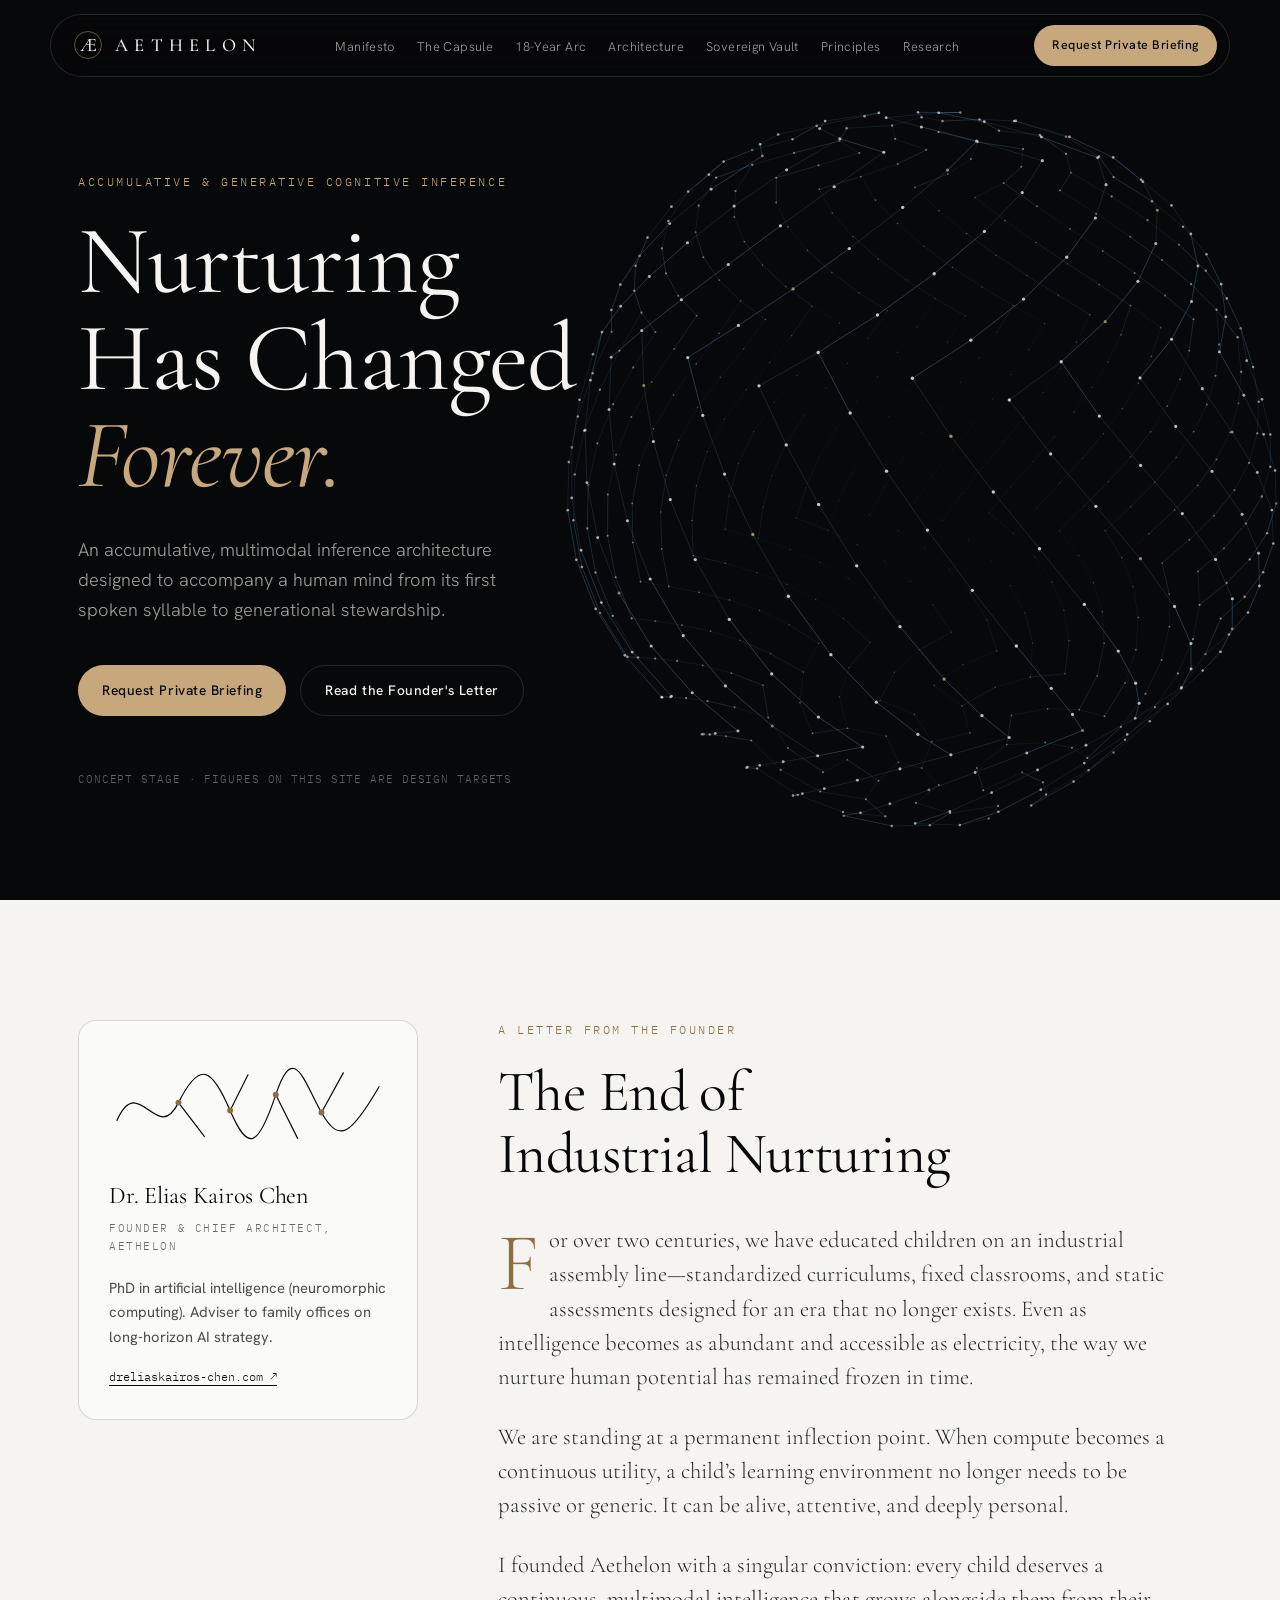
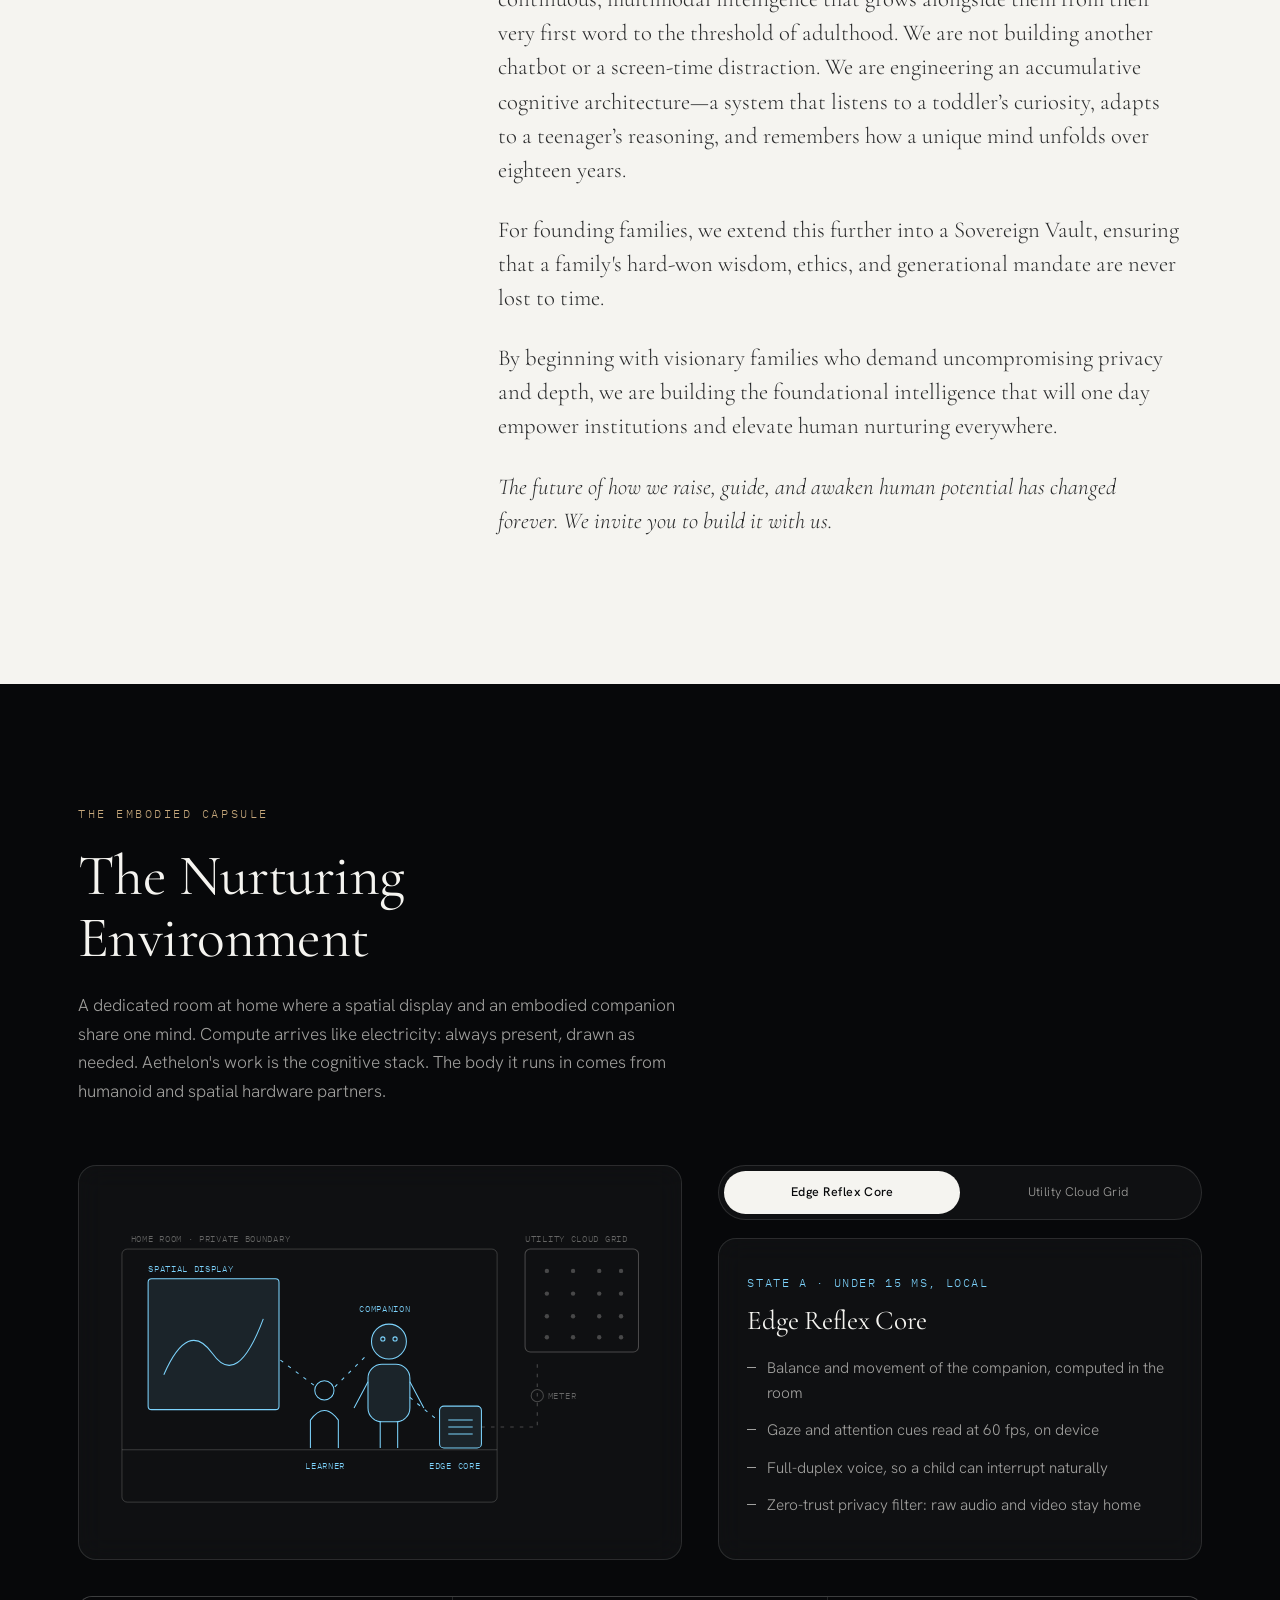
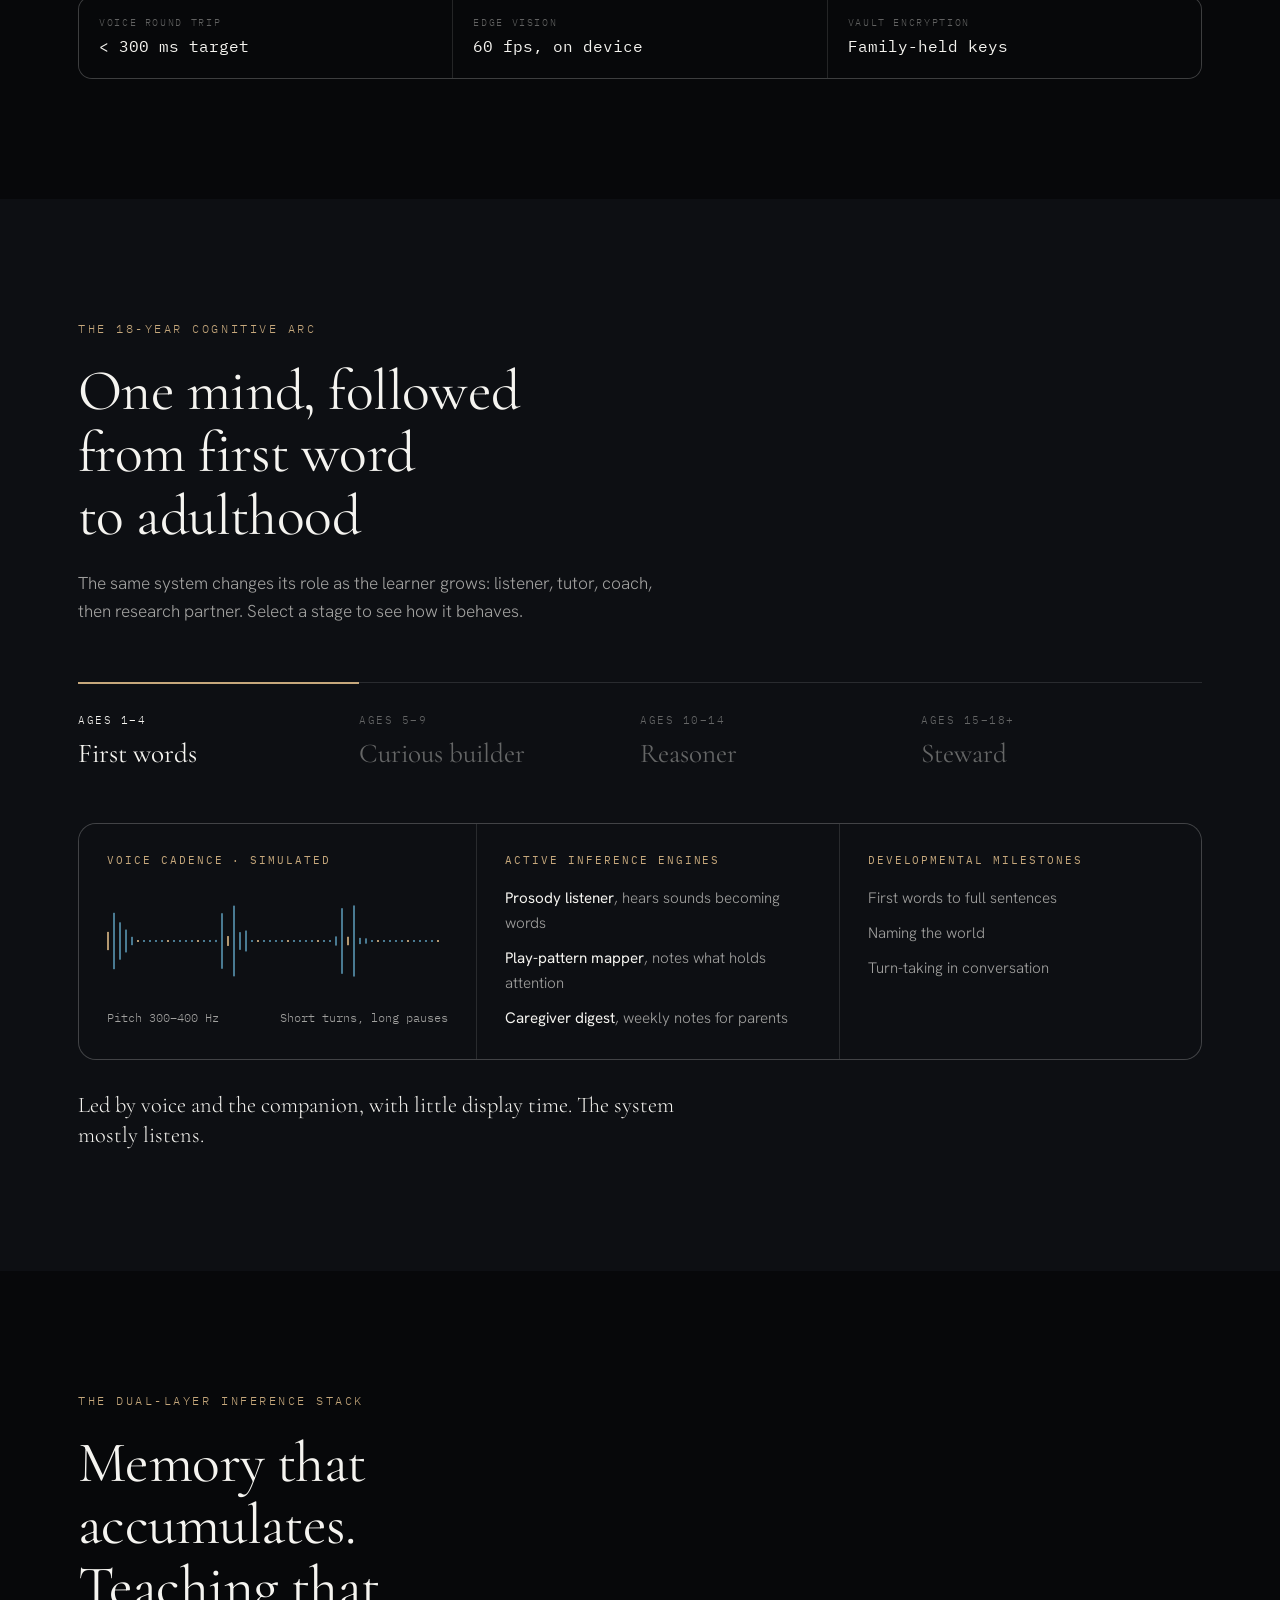
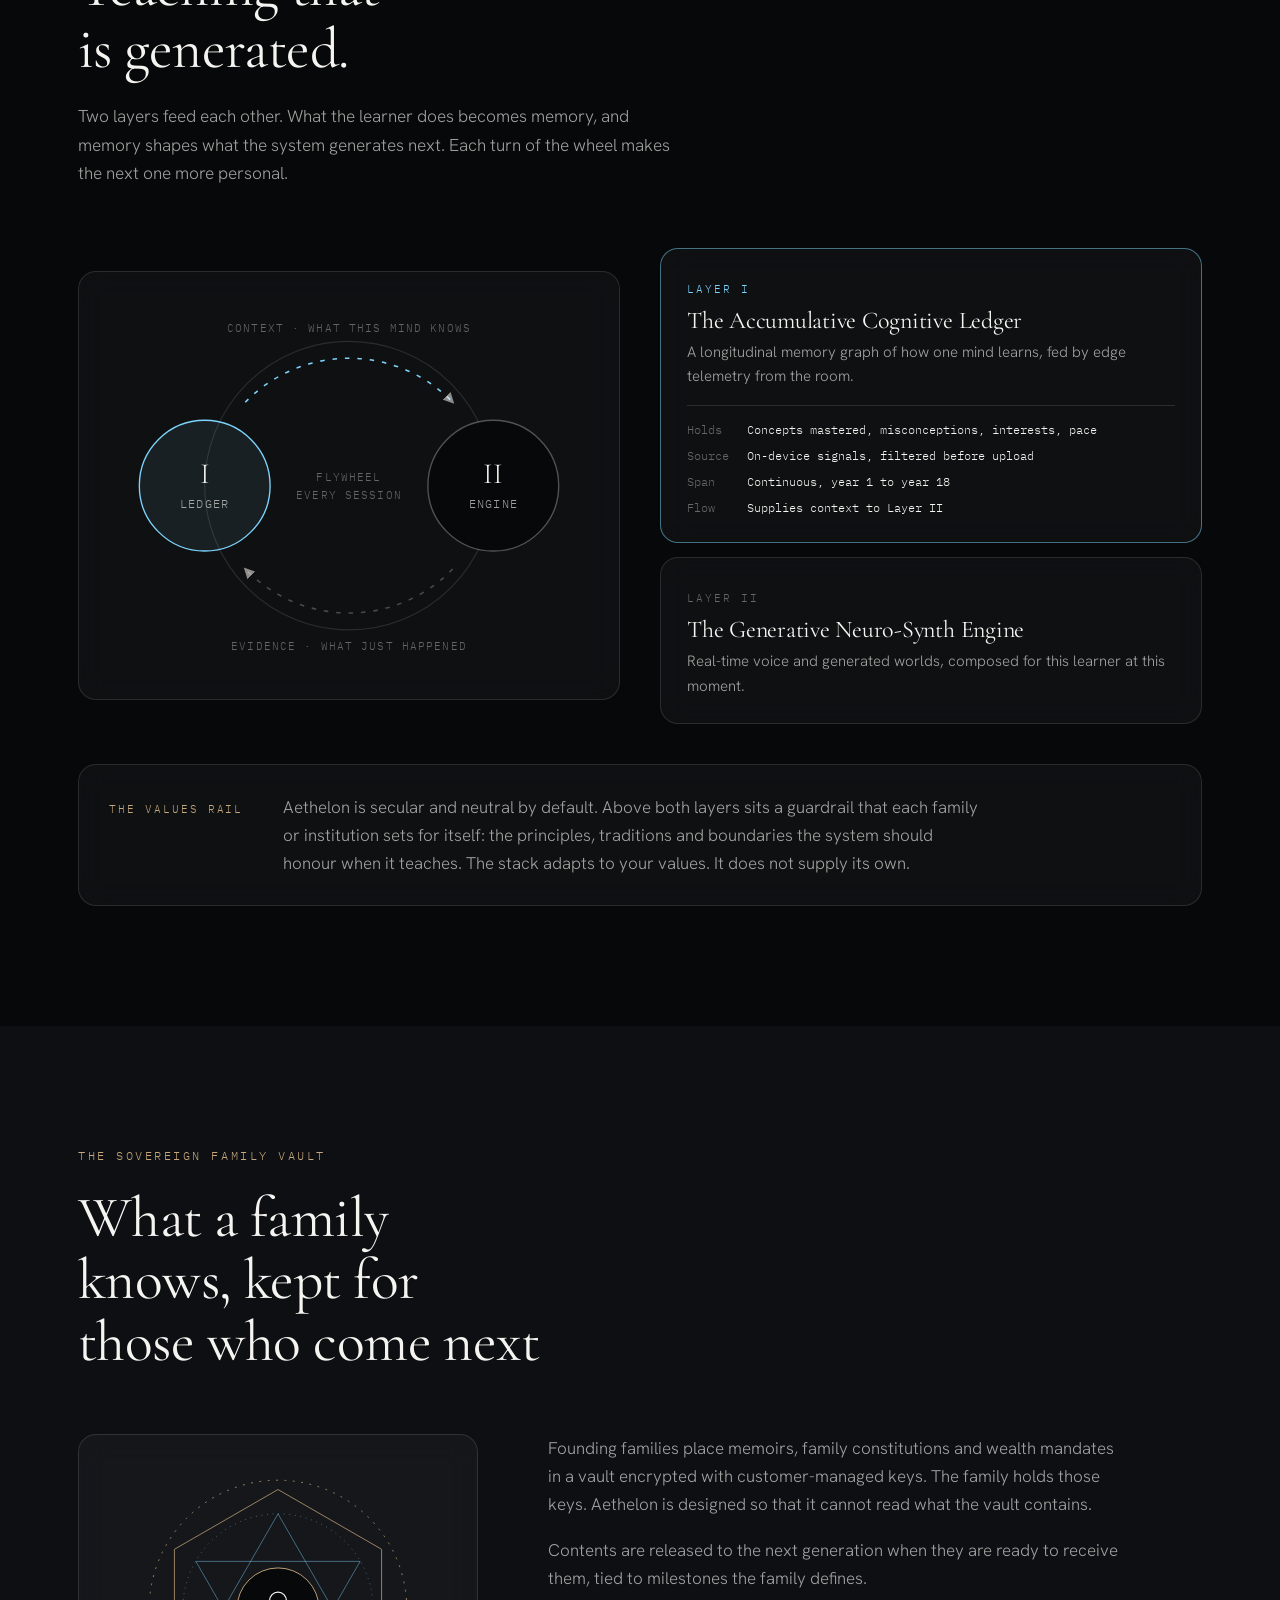
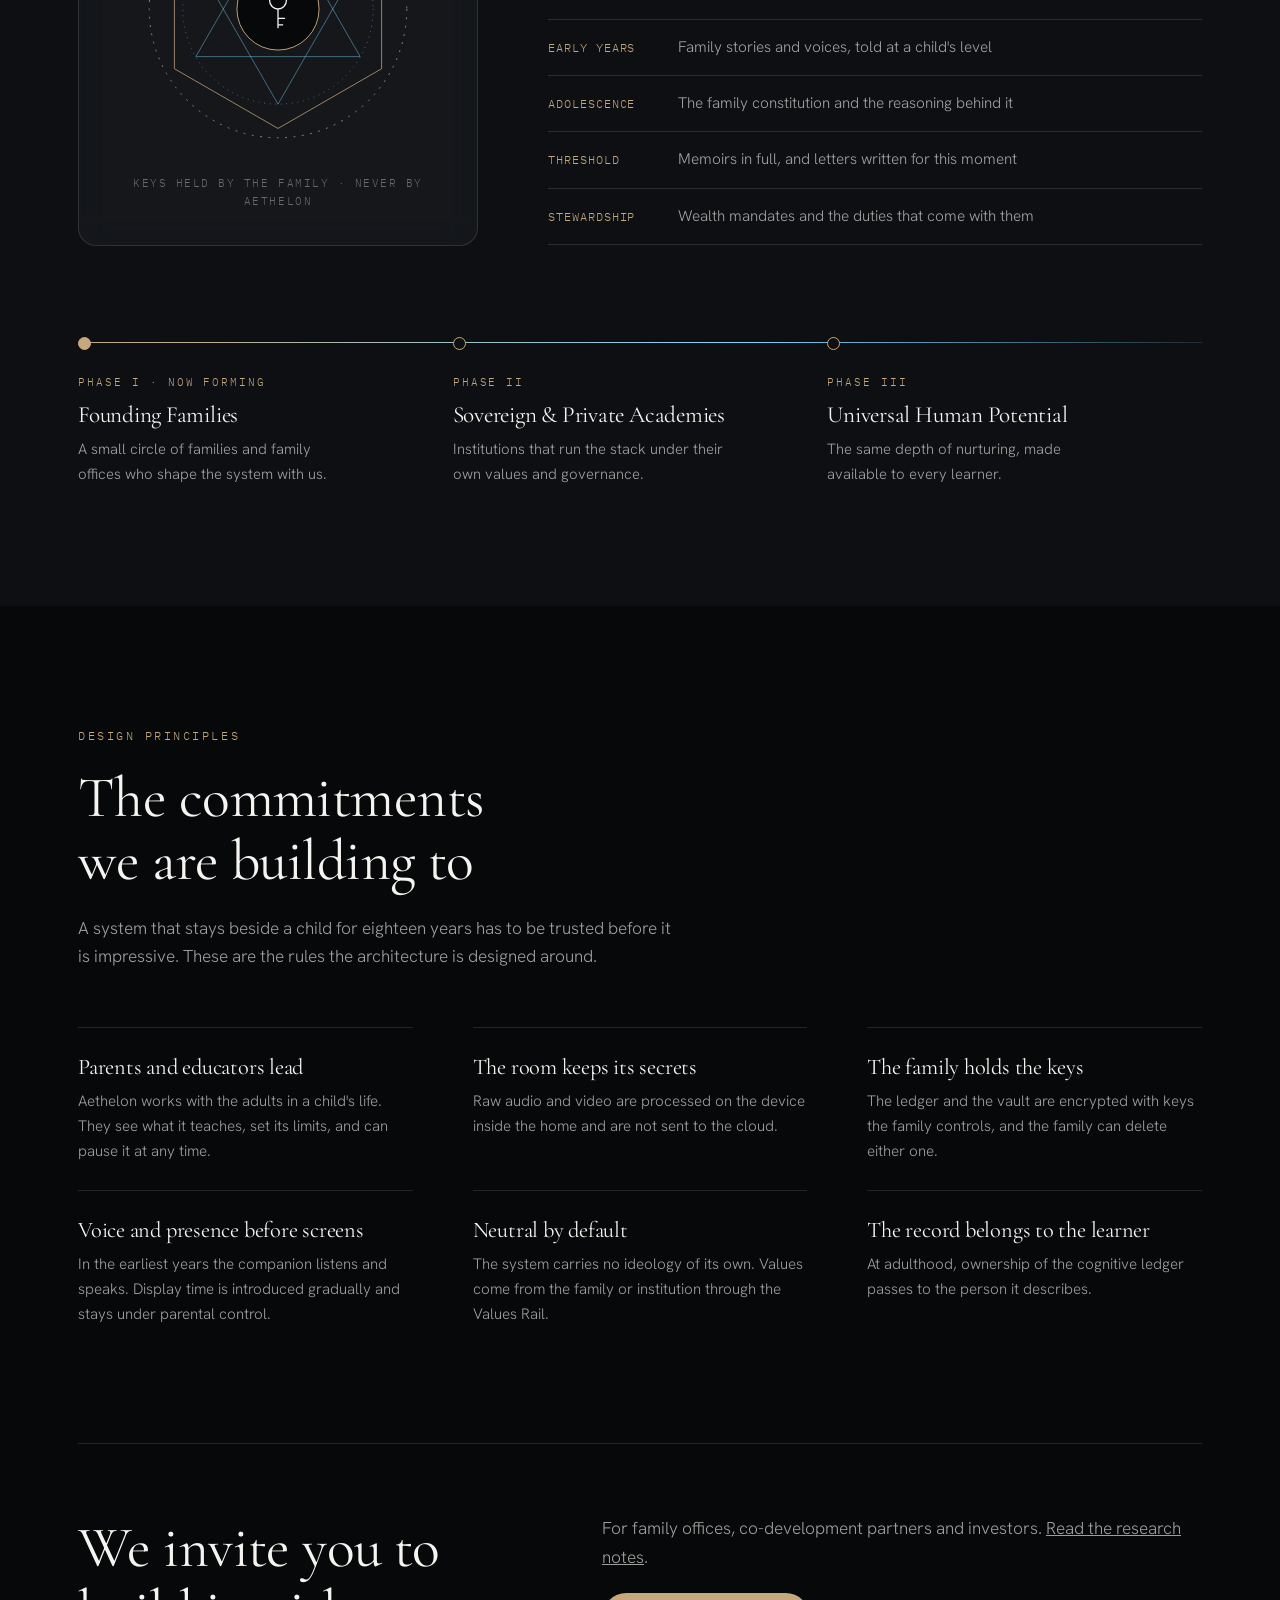
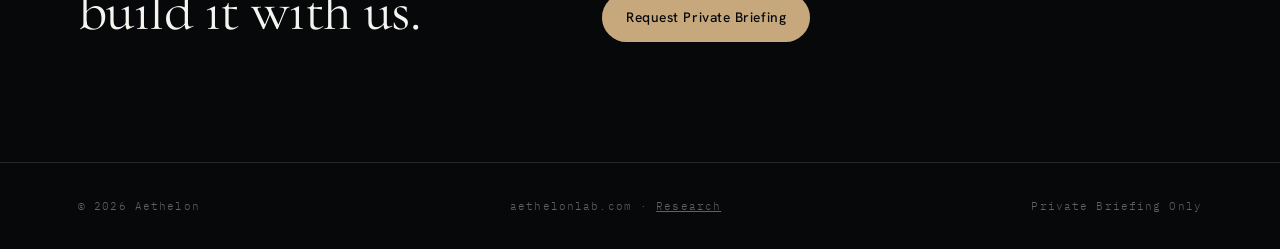
==== commit 4483bcb3: "Keep navigation links on one line Co-Authored-By: Claude Fable 5.2 <noreply@anthropic.com> Claude-Se" ====
--- a/index.html
+++ b/index.html
@@ -67,11 +67,12 @@
 .badge i{width:5px;height:5px;border-radius:50%;background:var(--ice);animation:pulse 3s ease-in-out infinite}
 @keyframes pulse{50%{opacity:.25}}
 .links{display:flex;gap:26px;list-style:none}
-.links a{font-size:.8rem;color:var(--mute);text-decoration:none;letter-spacing:.03em;transition:color .25s}
+.links a{white-space:nowrap;font-size:.8rem;color:var(--mute);text-decoration:none;letter-spacing:.03em;transition:color .25s}
 .links a:hover{color:var(--alabaster)}
 .nav .btn{padding:10px 18px;font-size:.78rem;white-space:nowrap}
 .links{gap:22px}@media(max-width:1200px){.links{display:none}}
-@media(max-width:520px){.badge{display:none}.brand b{font-size:1rem;letter-spacing:.26em}}
+@media(max-width:1420px){.badge{display:none}}
+@media(max-width:520px){.brand b{font-size:1rem;letter-spacing:.26em}}
 
 /* Hero */
 .hero{min-height:100svh;display:flex;align-items:center;padding:150px 0 90px;overflow:hidden}
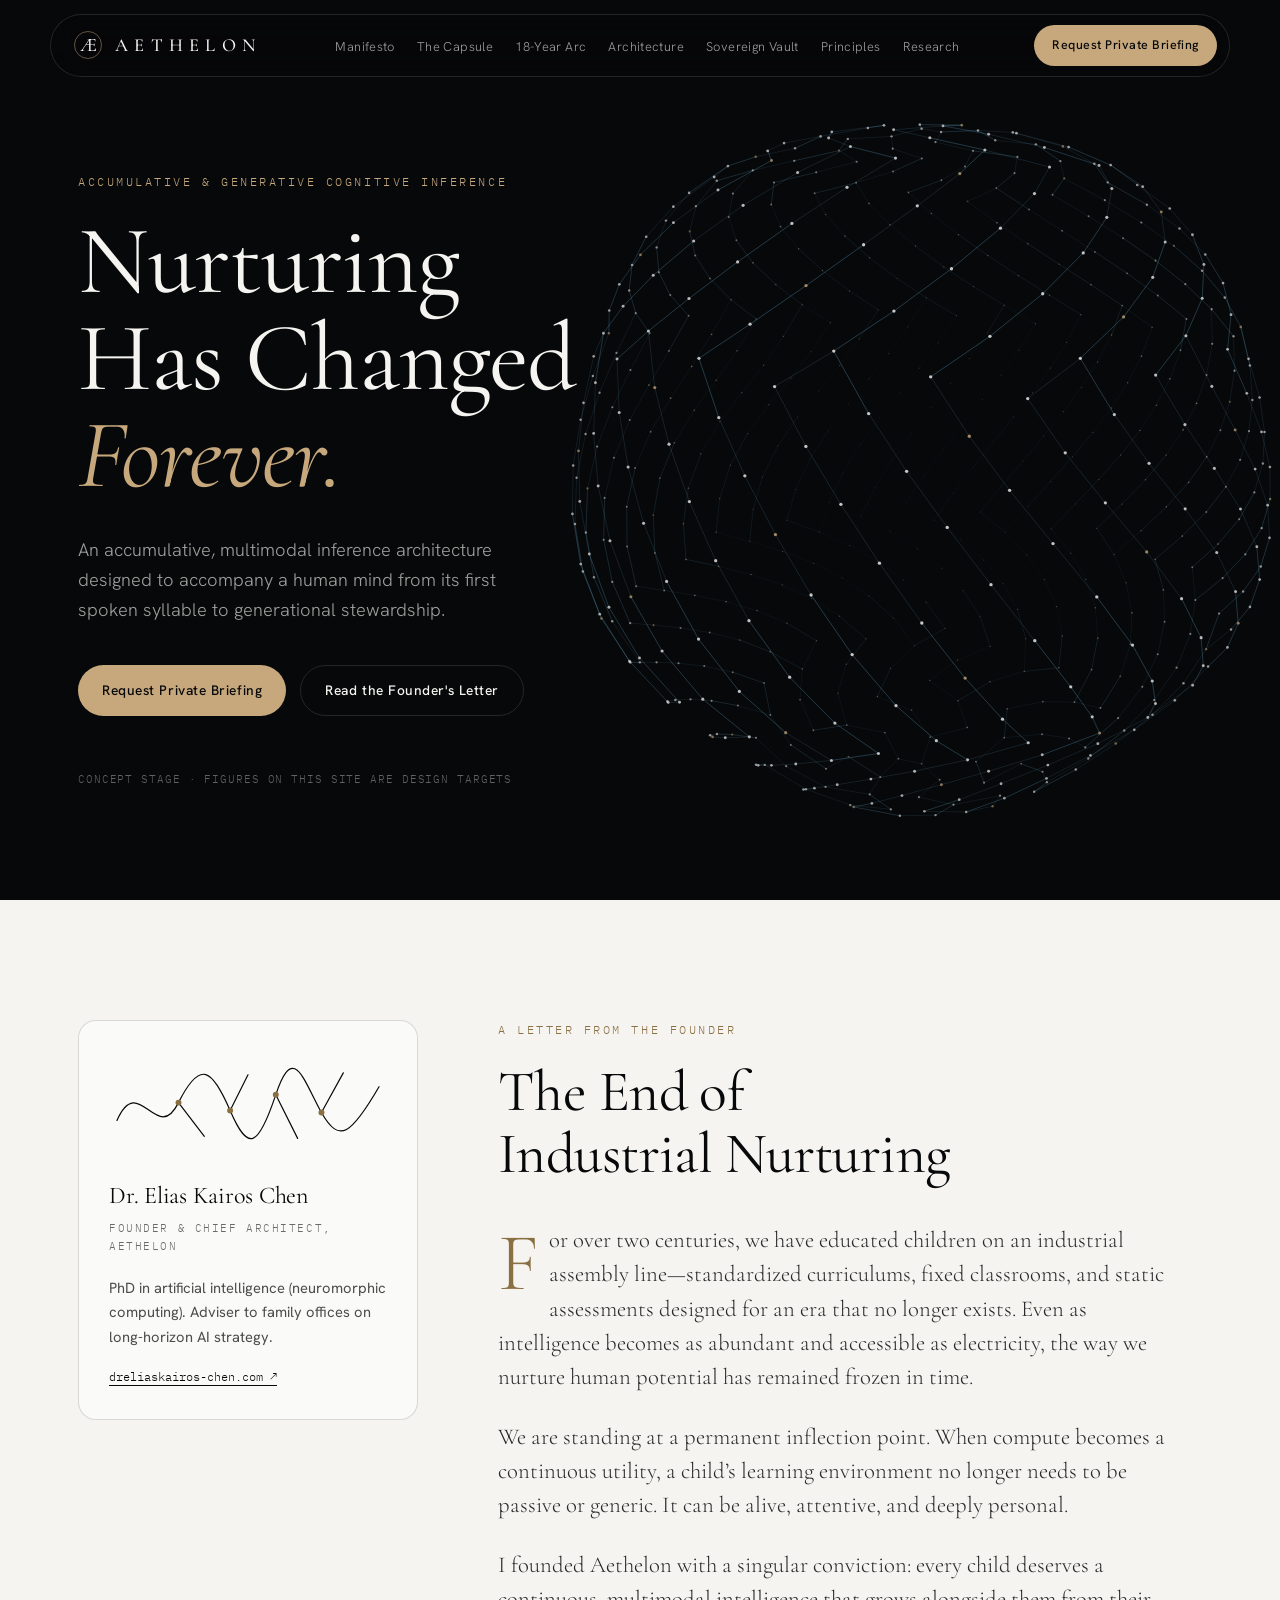
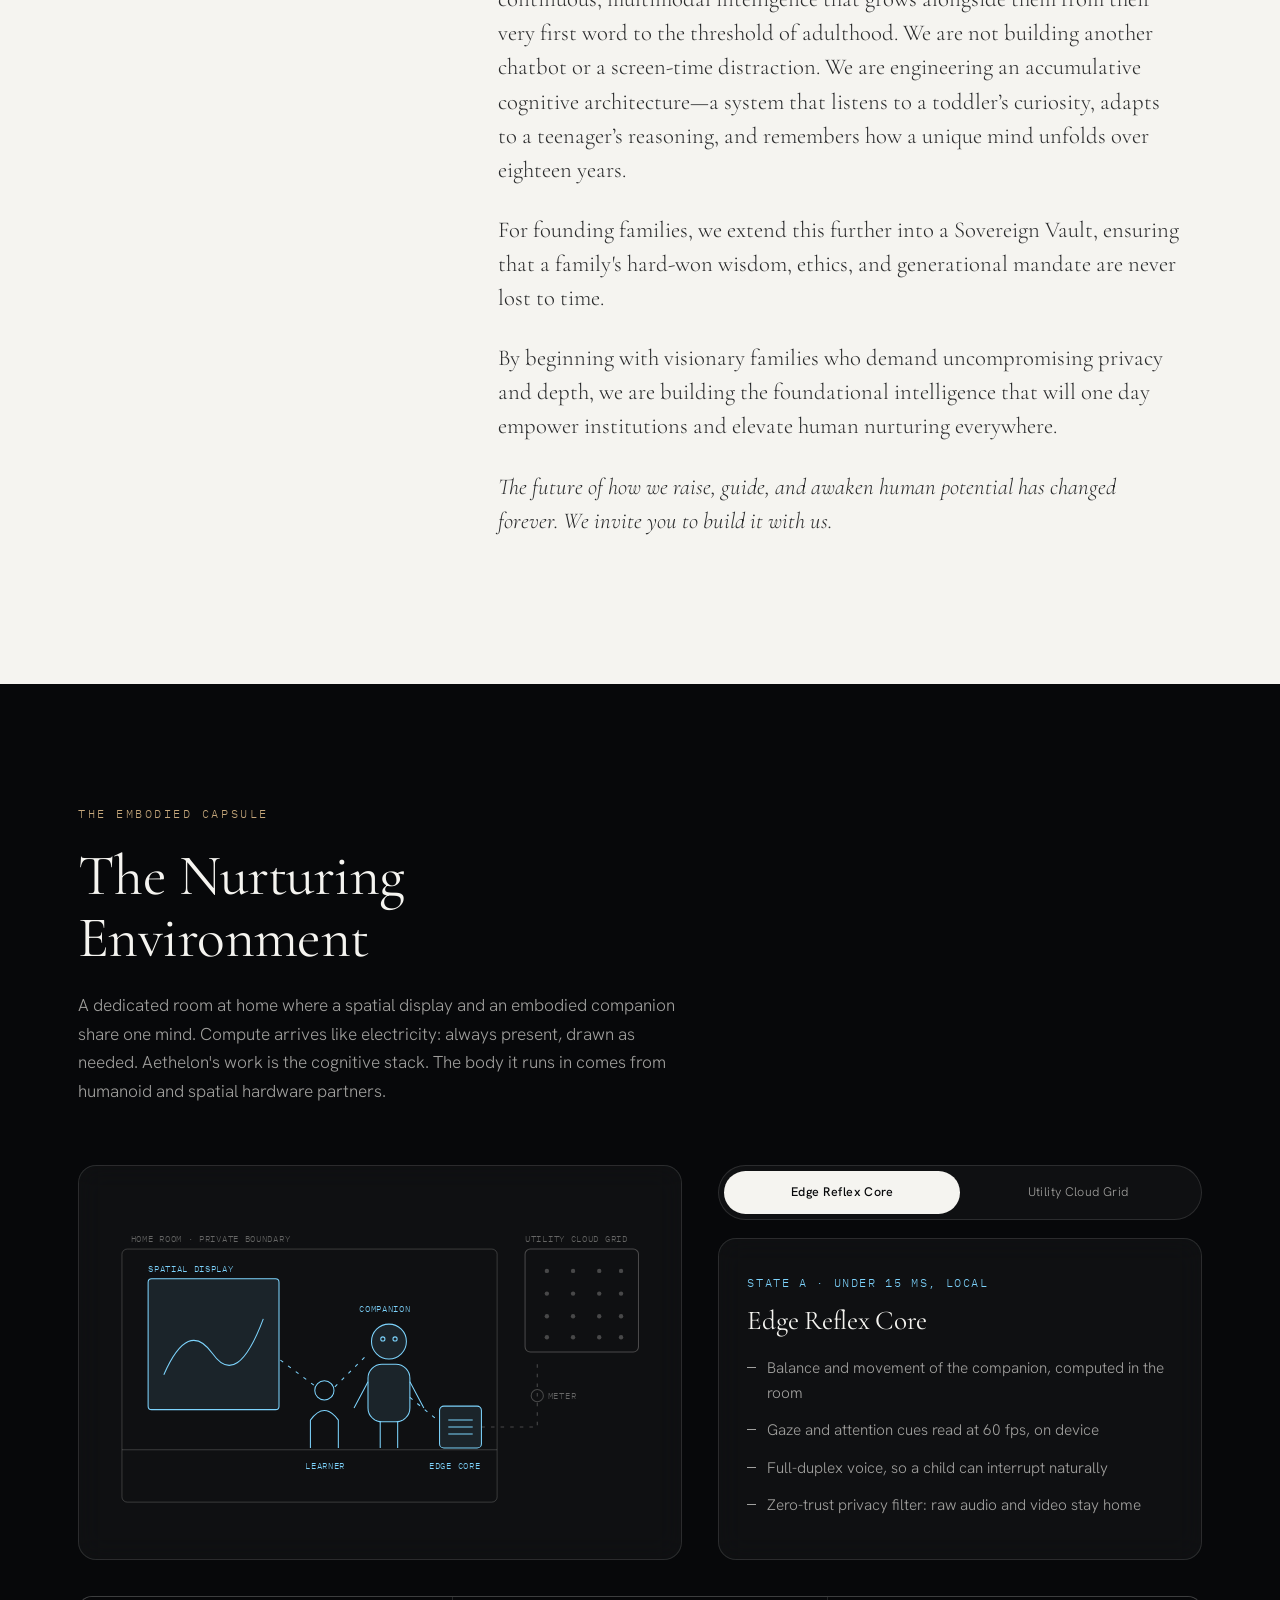
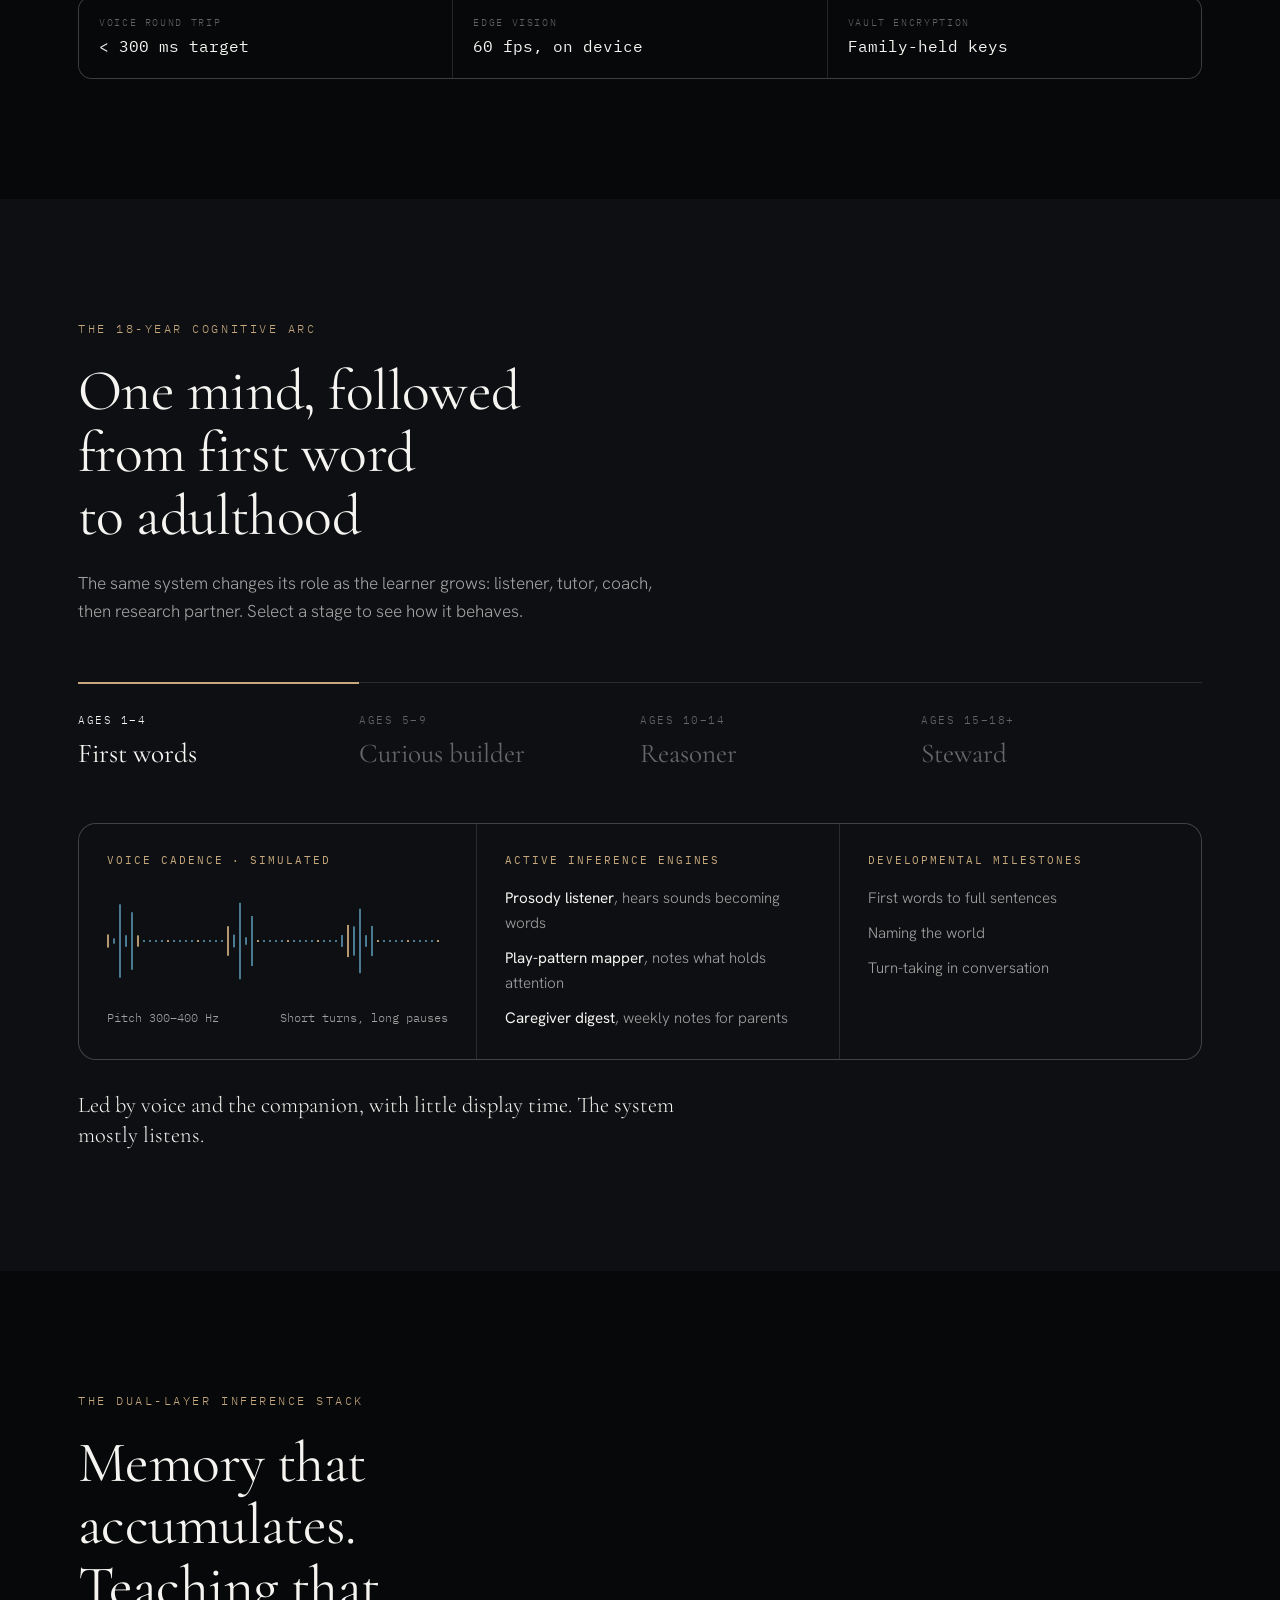
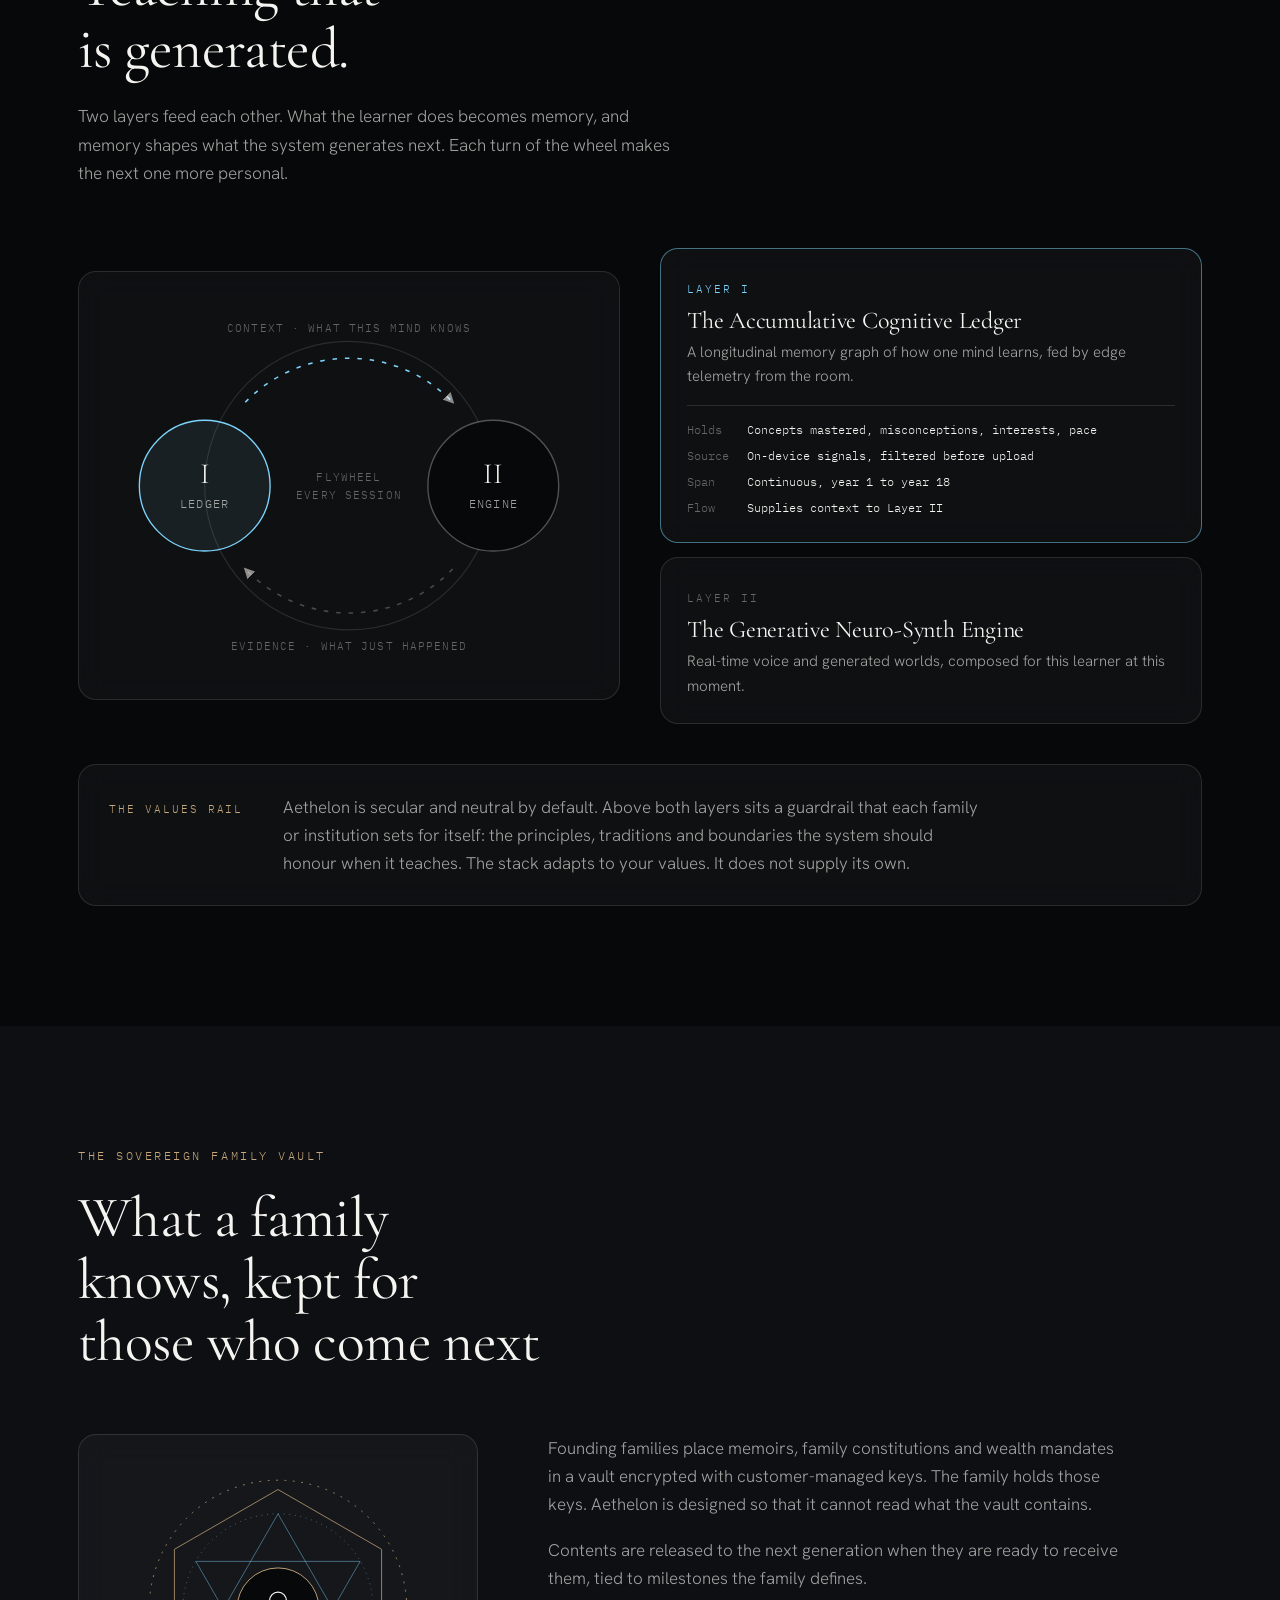
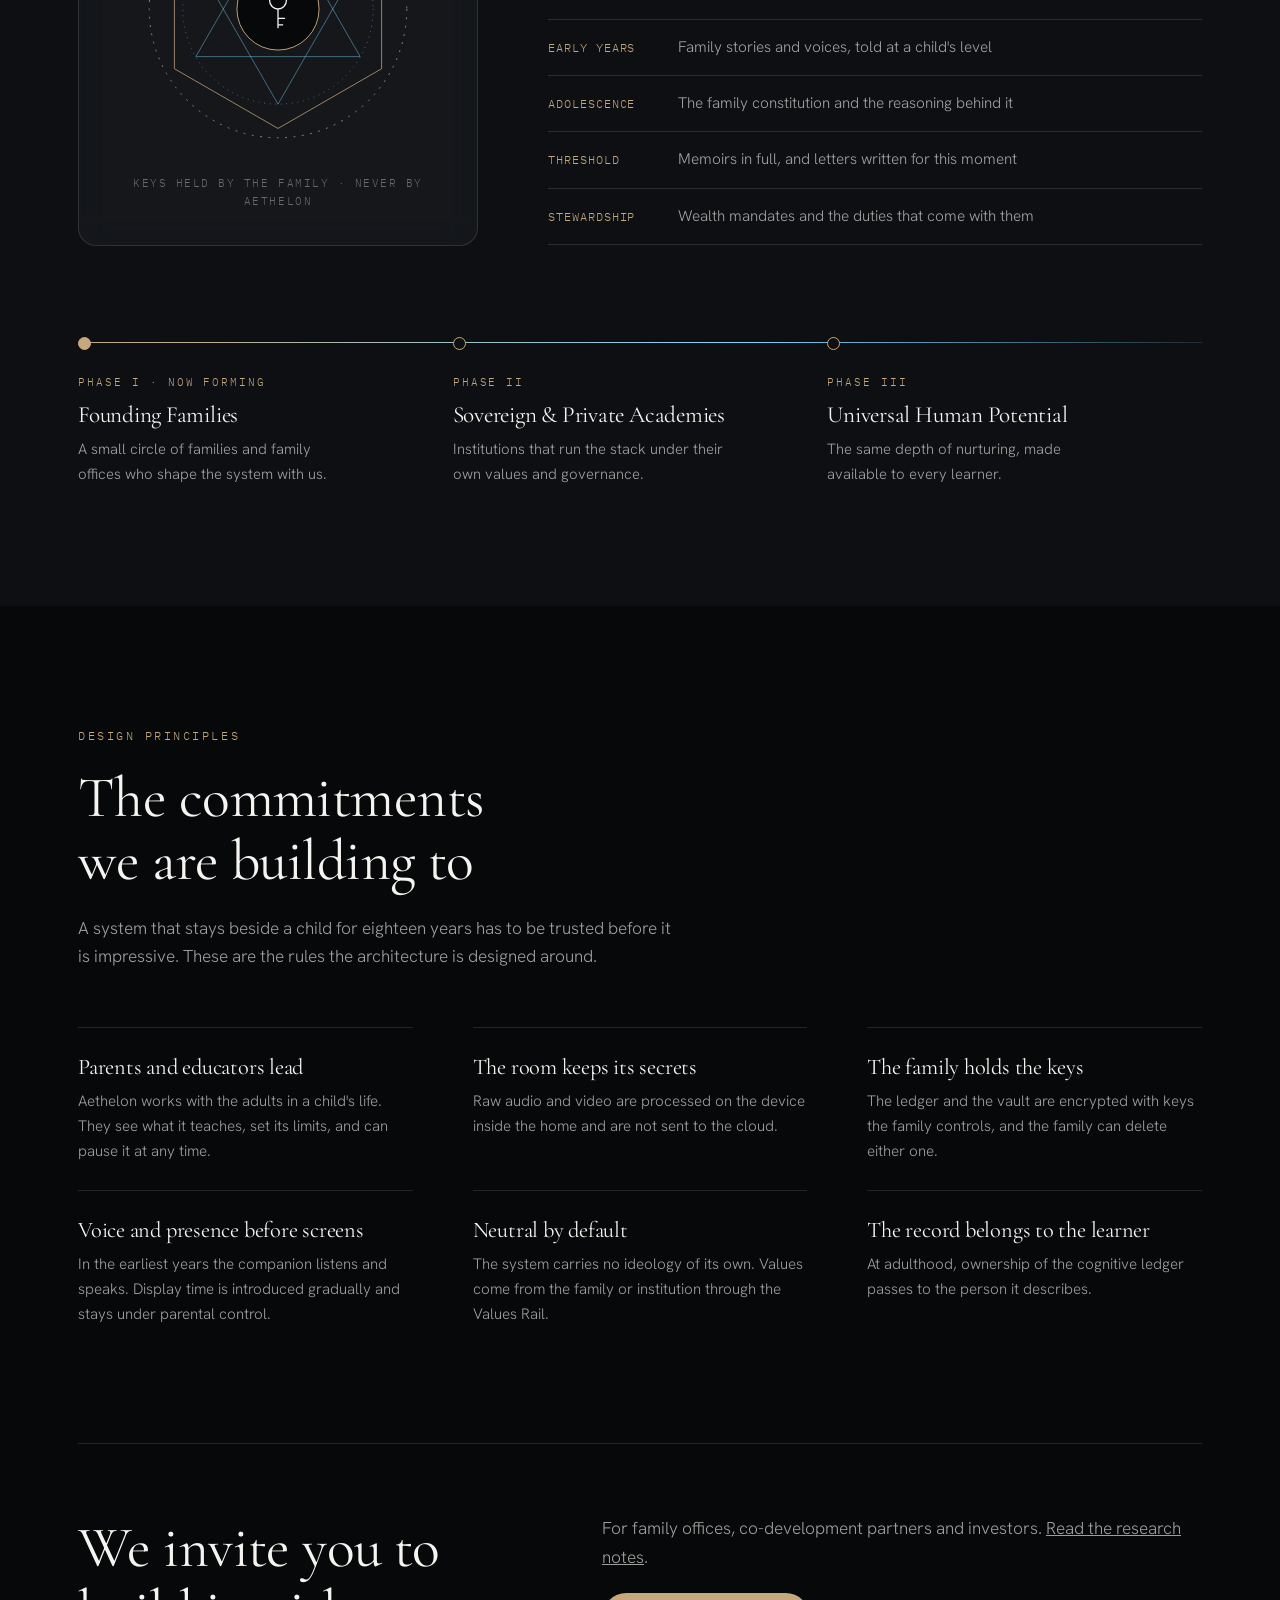
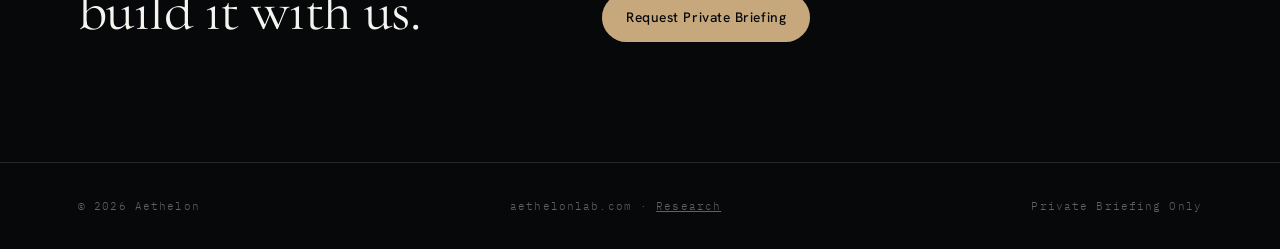
==== commit cf9b35f0: "Remove domain badge from navigation Co-Authored-By: Claude Fable 5.2 <noreply@anthropic.com> Claude-" ====
--- a/index.html
+++ b/index.html
@@ -257,7 +257,6 @@
     <a class="brand" href="#top" aria-label="Aethelon home">
       <svg class="mark" viewBox="0 0 100 100" aria-hidden="true"><circle cx="50" cy="50" r="45" fill="none" stroke="#C6A87C" stroke-width="1.6"/><path d="M23.568 70.0Q23.312 70.0 23.312 69.616Q23.312 69.232 23.568 69.232Q25.744 69.232 28.112000000000002 67.312Q30.48 65.392 33.104 61.552L52.24 33.263999999999996Q53.456 31.6 52.784000000000006 31.184Q52.112 30.768 48.144000000000005 30.768Q47.952 30.768 47.952 30.384Q47.952 30.0 48.144000000000005 30.0H74.0Q74.64 30.0 74.64 30.576L74.768 38.64Q74.768 38.832 74.416 38.864000000000004Q74.06400000000001 38.896 74.0 38.704Q73.872 36.912 72.848 35.248Q71.824 33.583999999999996 70.16 32.56Q68.49600000000001 31.536 66.44800000000001 31.536H63.184Q61.391999999999996 31.536 60.368 31.824Q59.34400000000001 32.112 58.928000000000004 32.944Q58.512 33.775999999999996 58.512 35.248V64.56Q58.512 66.096 58.896 66.96000000000001Q59.28 67.824 60.208 68.176Q61.135999999999996 68.528 62.864000000000004 68.528H67.024Q69.072 68.528 70.896 67.44Q72.72 66.352 74.096 64.49600000000001Q75.47200000000001 62.64 75.98400000000001 60.272Q75.98400000000001 60.08 76.33600000000001 60.144Q76.688 60.208 76.688 60.4Q76.49600000000001 62.128 76.304 64.56Q76.11200000000001 66.992 76.11200000000001 69.04Q76.11200000000001 70.0 75.152 70.0H48.464Q48.336 70.0 48.336 69.616Q48.336 69.232 48.464 69.232Q50.64 69.232 51.760000000000005 68.912Q52.88 68.592 53.264 67.632Q53.648 66.672 53.648 64.816V32.368L55.44 31.344L35.152 61.68Q32.72 65.392 33.519999999999996 67.312Q34.32 69.232 38.224000000000004 69.232Q38.544000000000004 69.232 38.544000000000004 69.616Q38.544000000000004 70.0 38.224000000000004 70.0Q36.176 70.0 34.448 69.872Q32.72 69.744 30.032000000000004 69.744Q27.92 69.744 26.608000000000004 69.872Q25.296000000000003 70.0 23.568 70.0ZM42.128 49.903999999999996 43.088 48.432H56.976L57.42400000000001 49.903999999999996ZM71.568 55.28Q71.568 52.528 70.0 51.215999999999994Q68.432 49.903999999999996 65.04 49.903999999999996H55.44V48.432H65.168Q68.49600000000001 48.432 69.968 47.312Q71.44 46.192 71.44 43.824Q71.44 43.696 71.824 43.696Q72.208 43.696 72.208 43.824Q72.208 45.808 72.176 46.896Q72.144 47.983999999999995 72.144 49.2Q72.144 50.672 72.208 52.144Q72.272 53.616 72.272 55.28Q72.272 55.408 71.92 55.408Q71.568 55.408 71.568 55.28Z" fill="#F5F4F0"/></svg>
       <b>AETHELON</b>
-      <span class="badge"><i></i>aethelonlab.com</span>
     </a>
     <ul class="links">
       <li><a href="#manifesto">Manifesto</a></li>
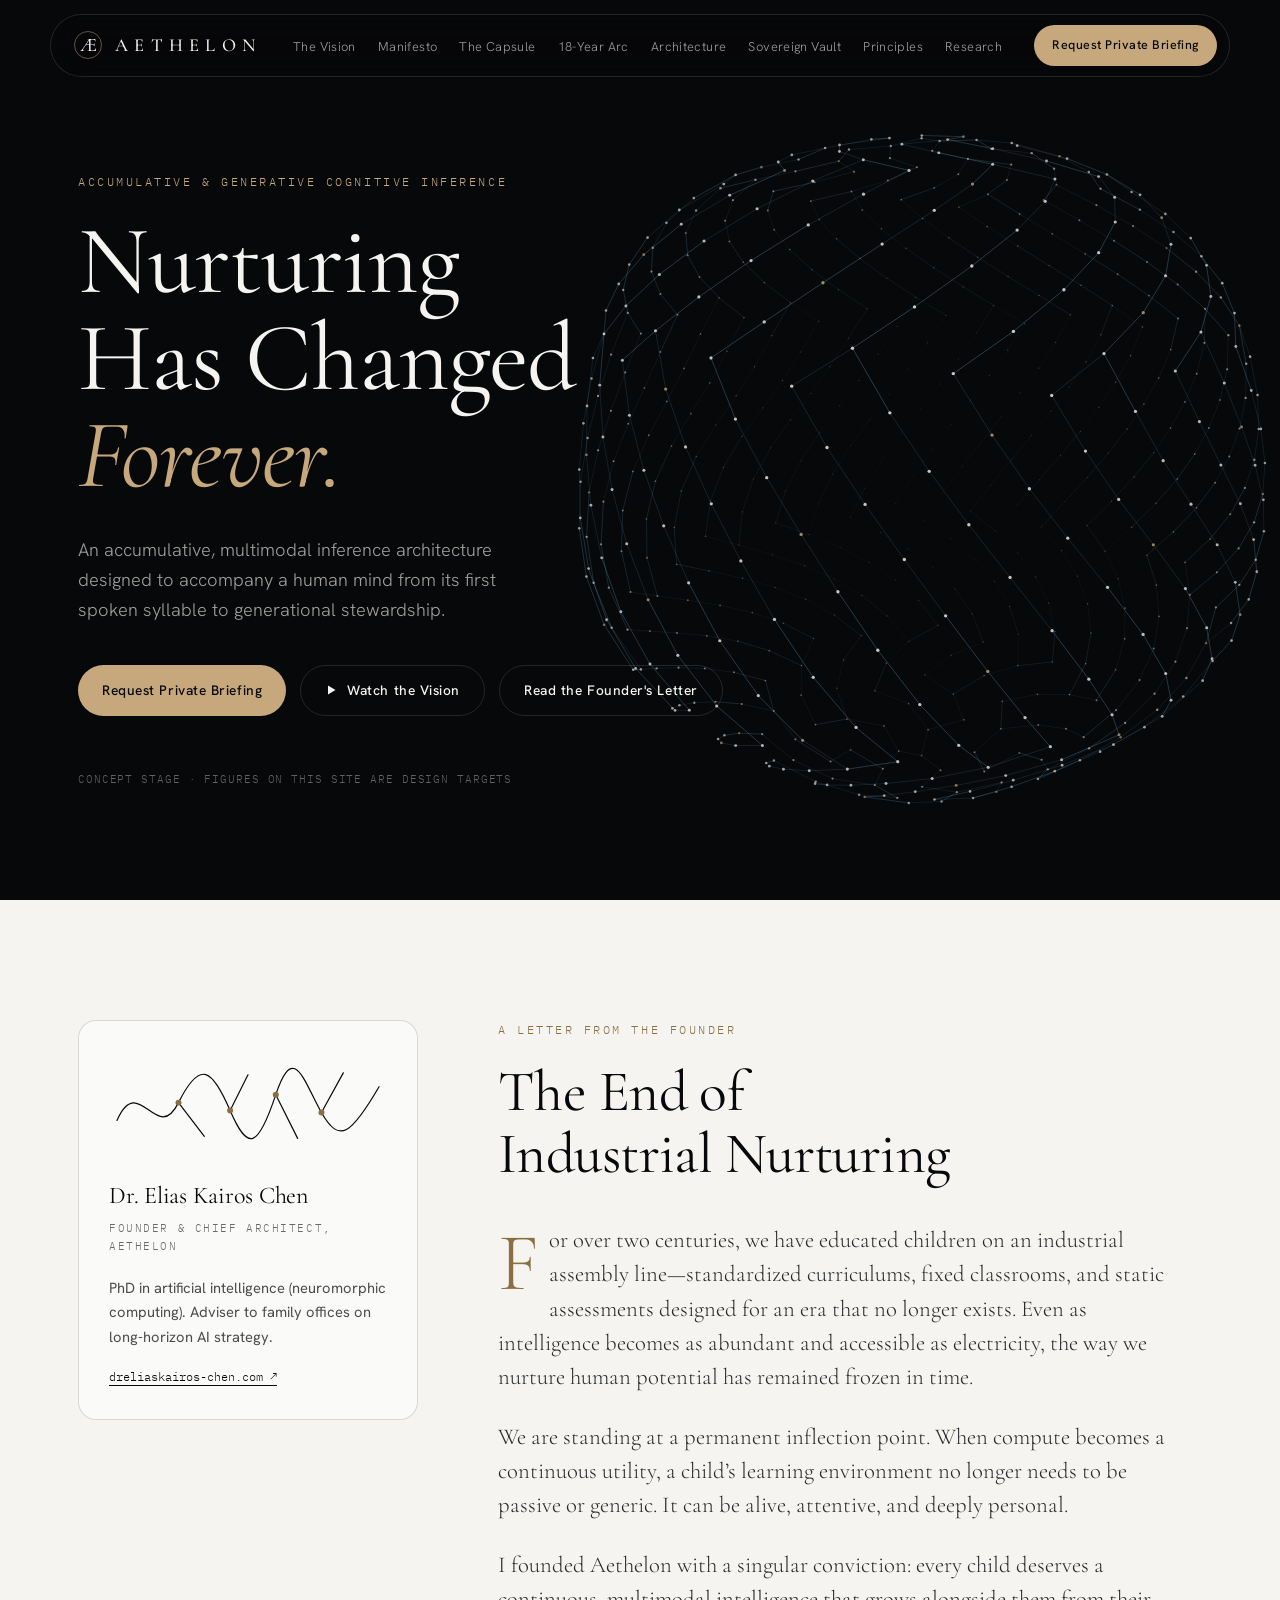
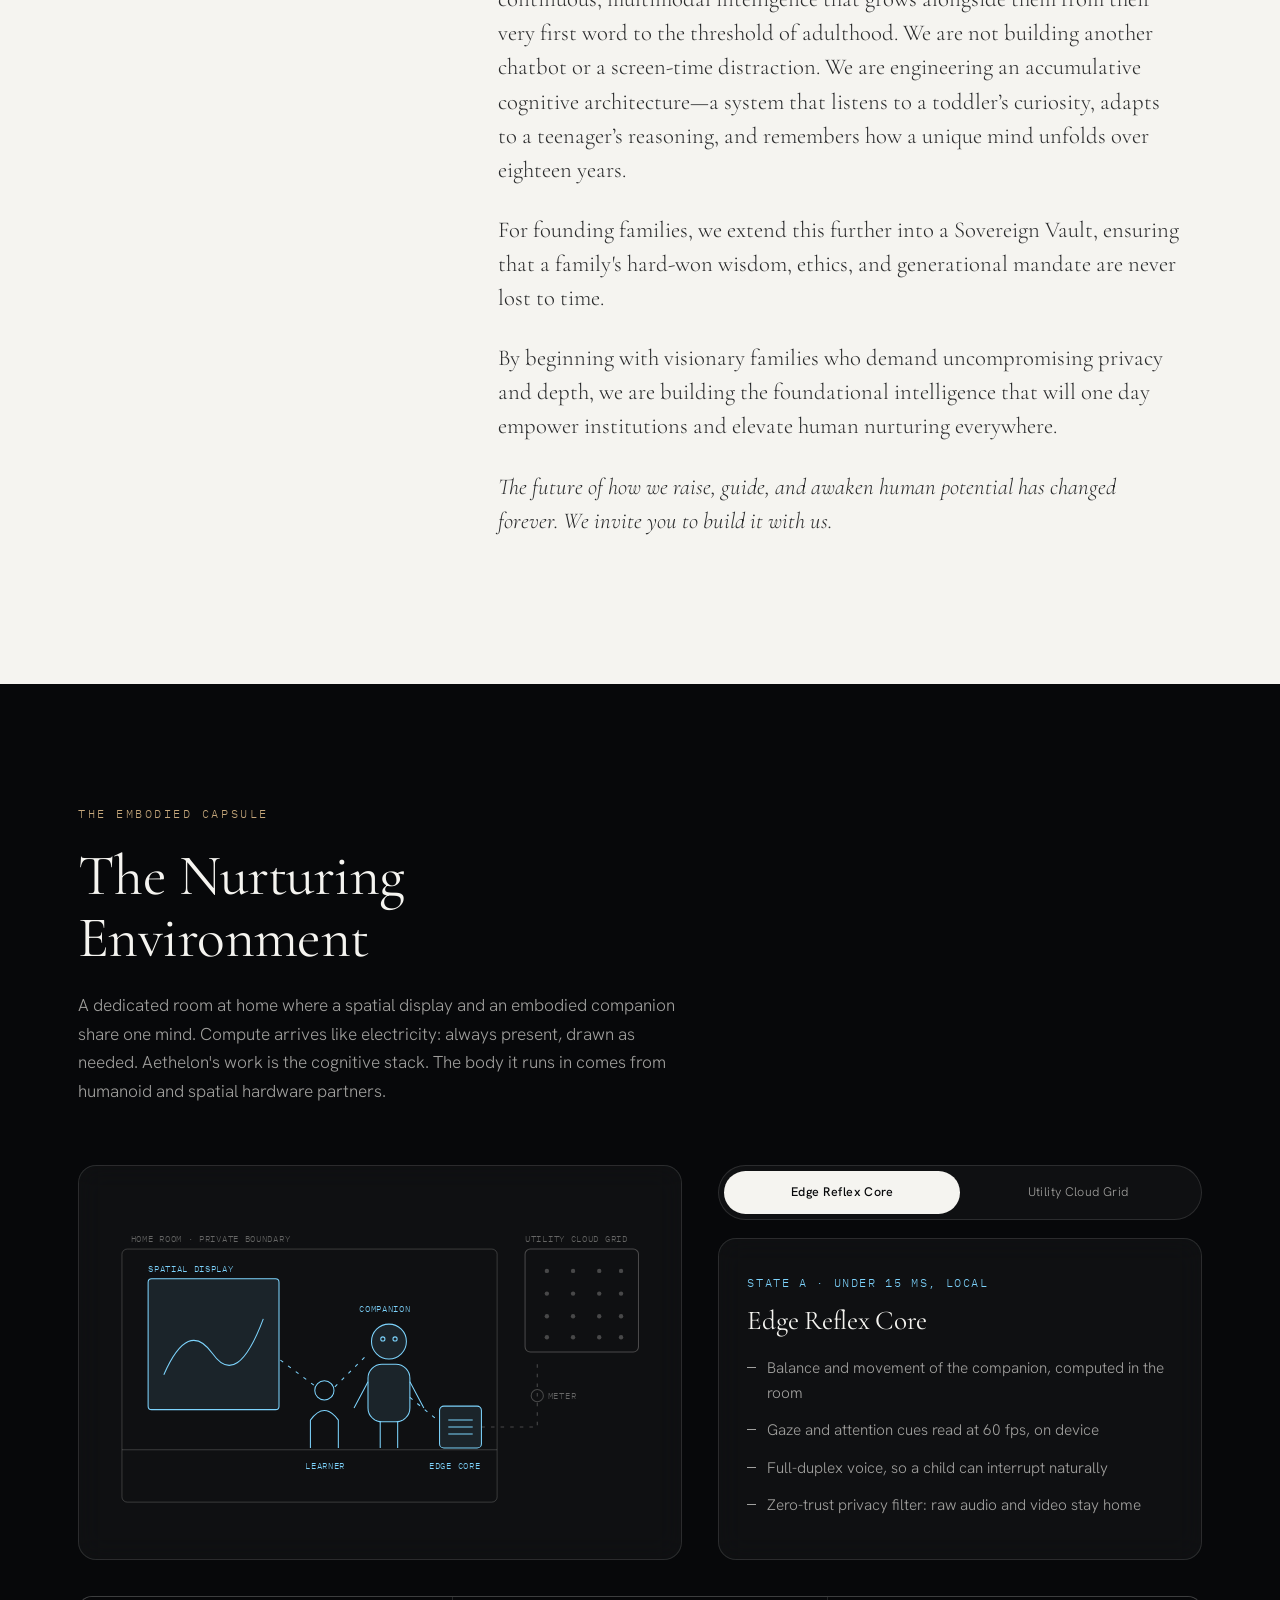
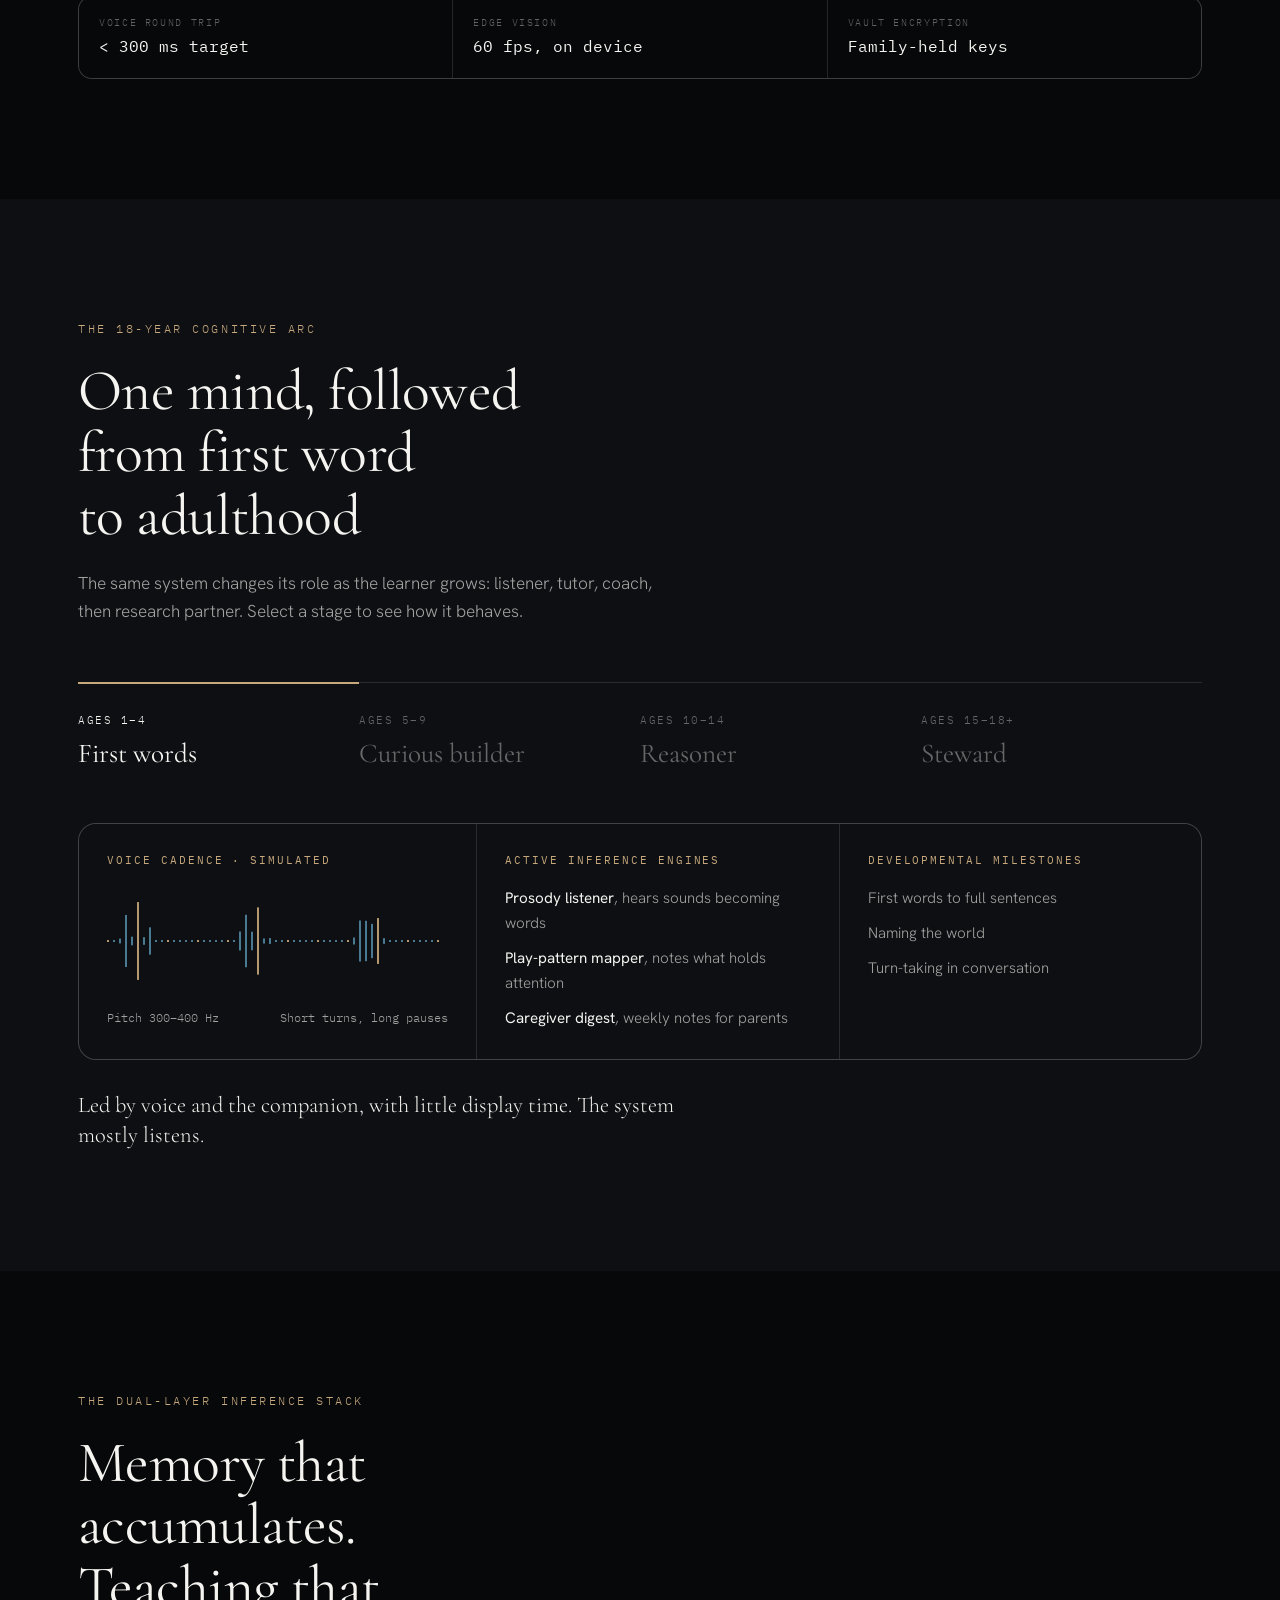
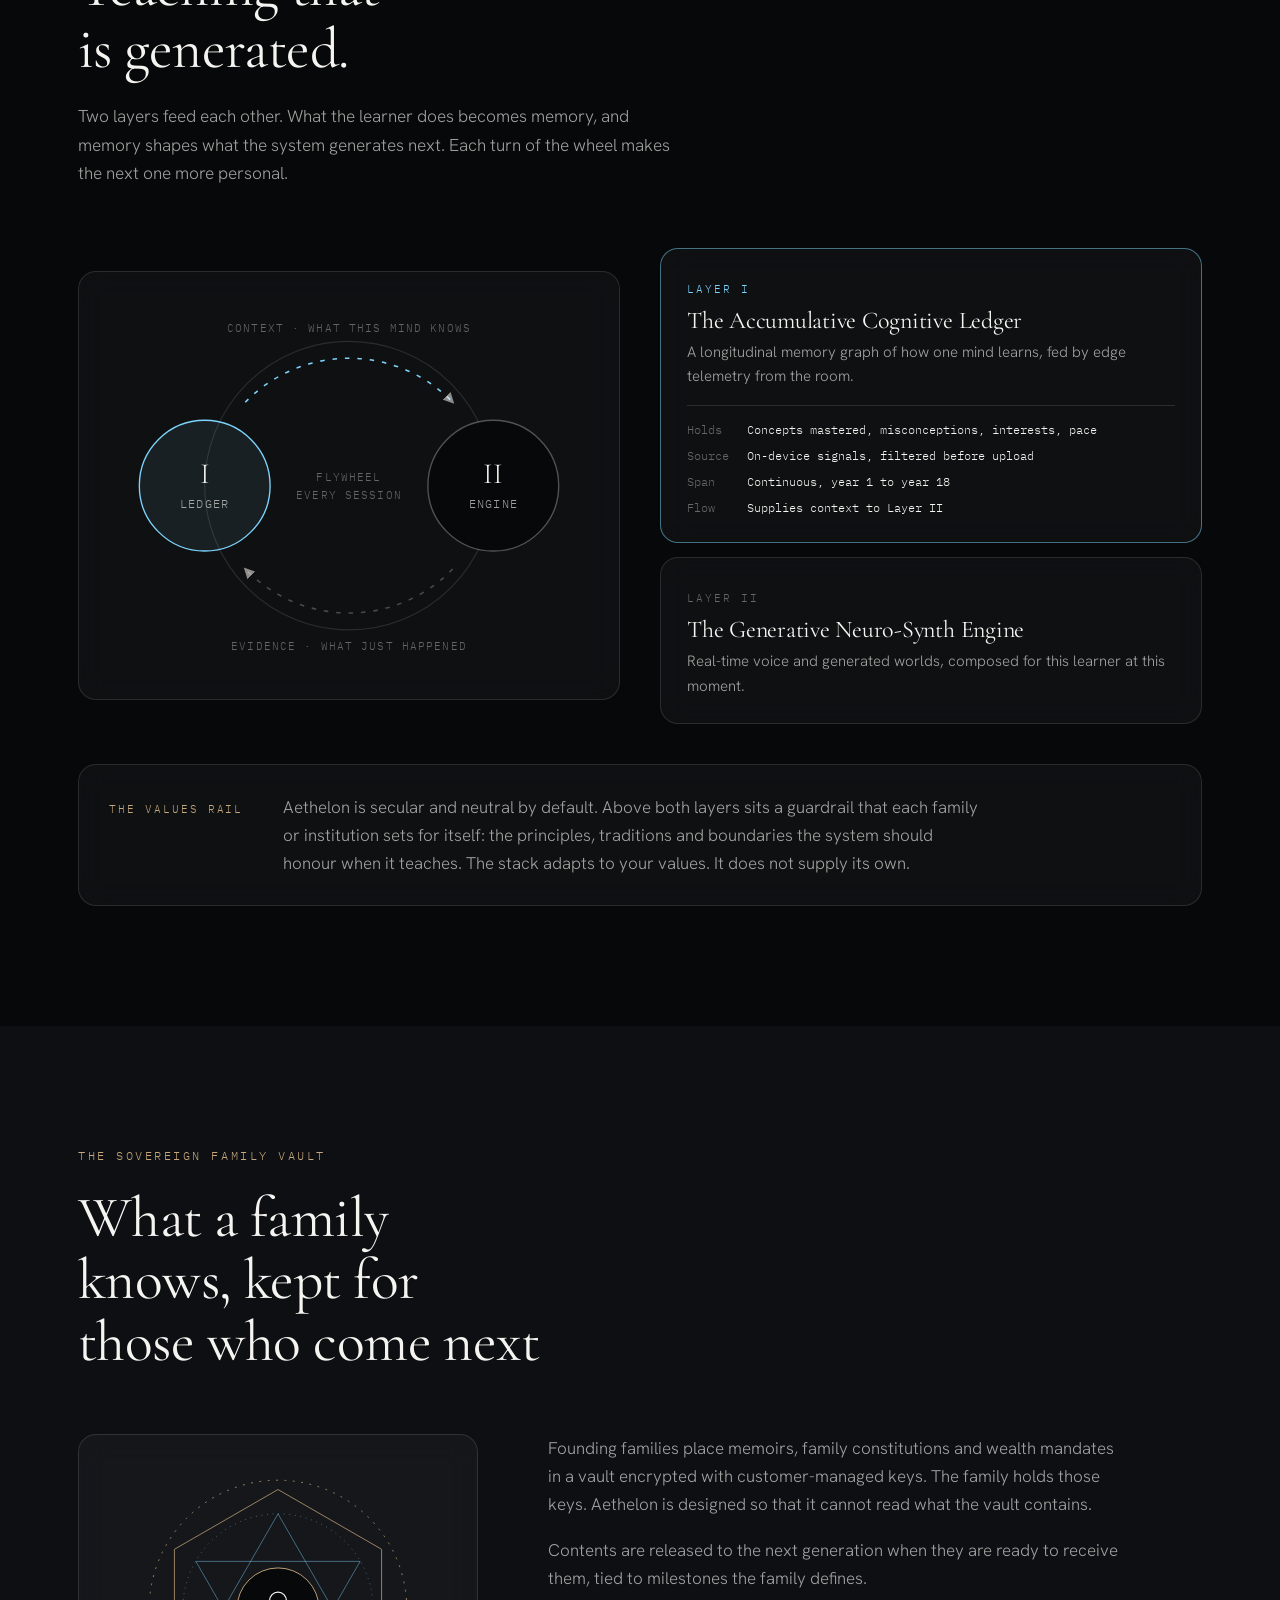
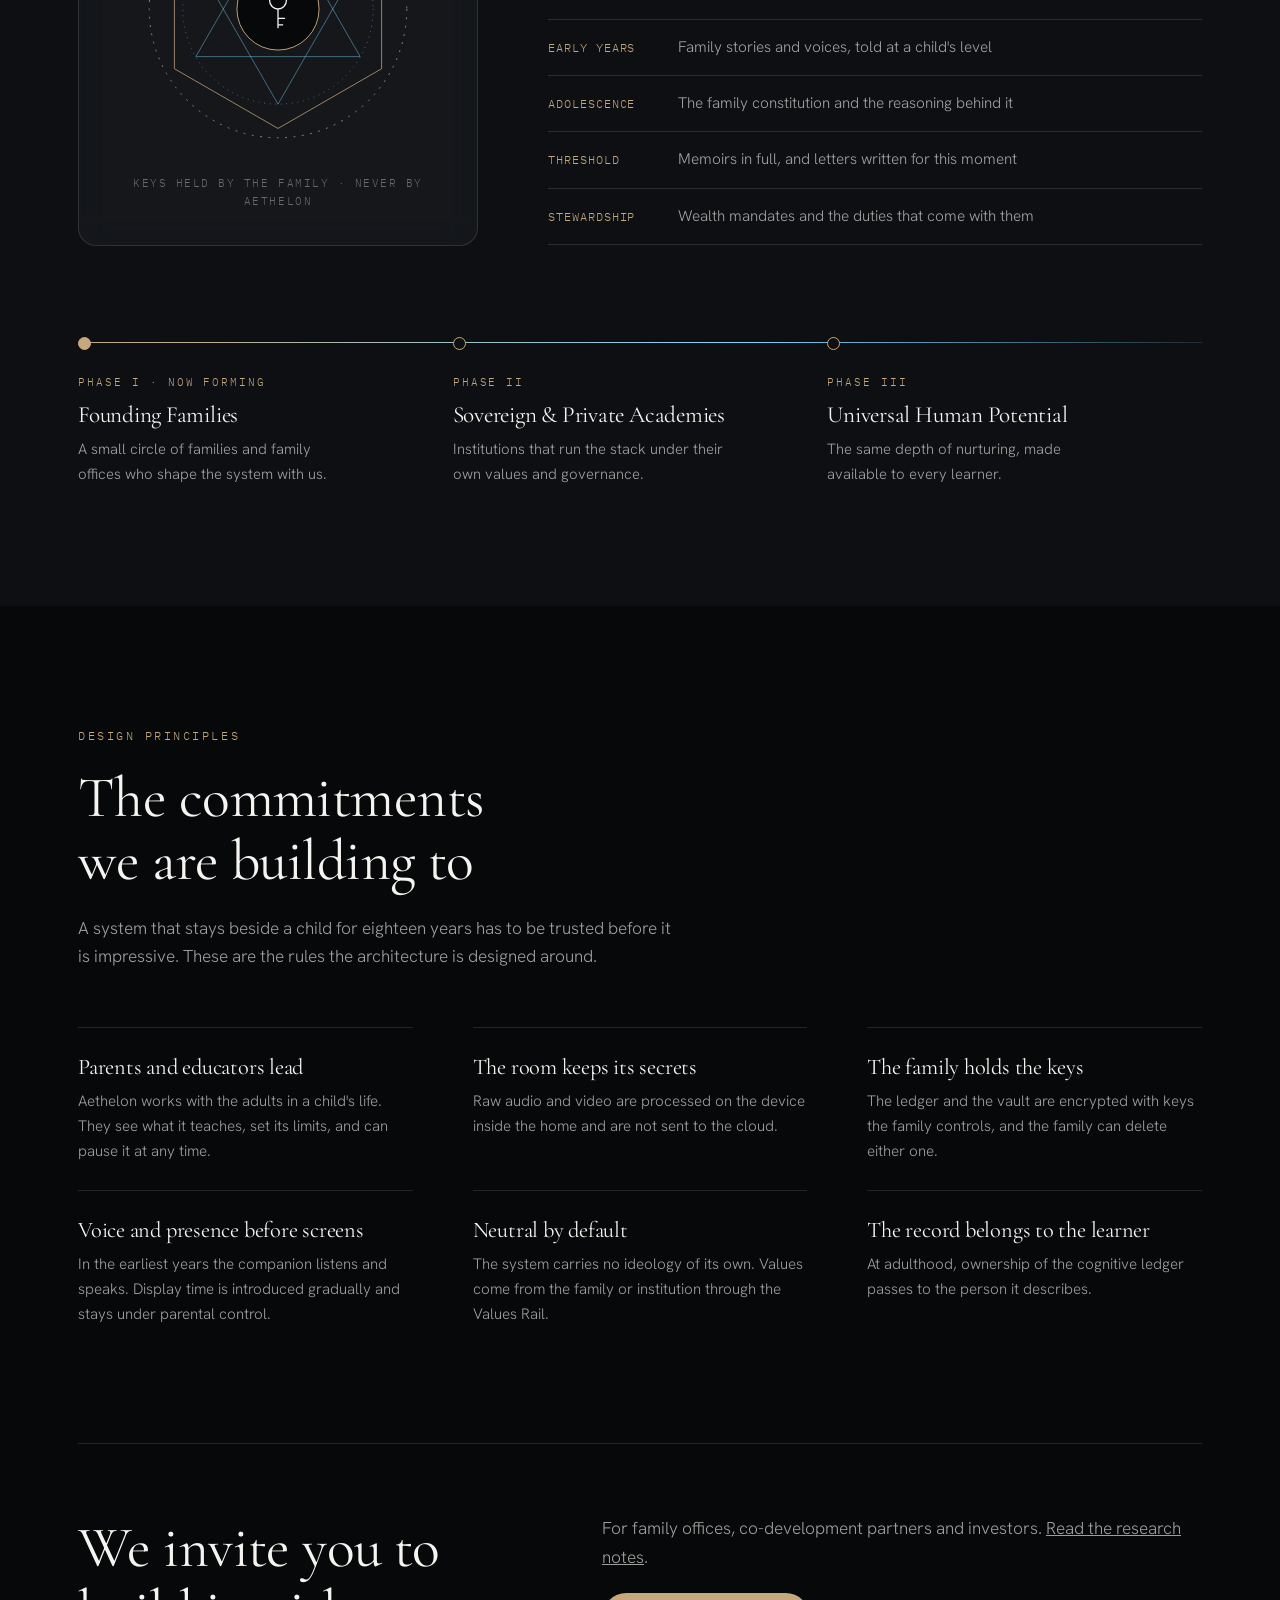
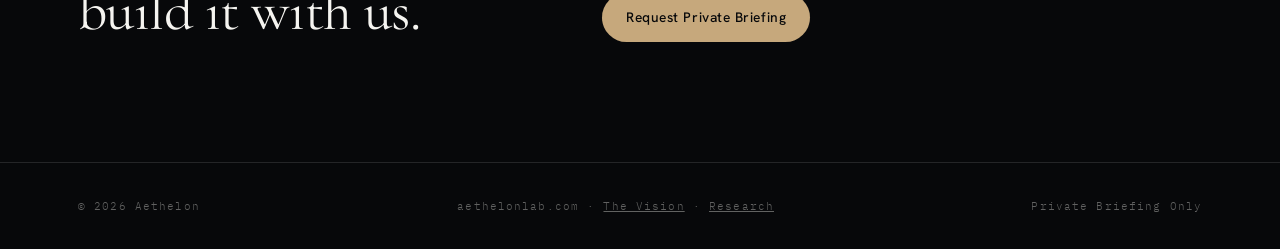
==== commit 199414da: "Add narrated 3D vision walk-through page and link it from the home page Co-Authored-By: Claude Fable" ====
--- a/index.html
+++ b/index.html
@@ -259,6 +259,7 @@
       <b>AETHELON</b>
     </a>
     <ul class="links">
+      <li><a href="walkthrough.html">The Vision</a></li>
       <li><a href="#manifesto">Manifesto</a></li>
       <li><a href="#capsule">The Capsule</a></li>
       <li><a href="#arc">18-Year Arc</a></li>
@@ -281,6 +282,7 @@
     <p>An accumulative, multimodal inference architecture designed to accompany a human mind from its first spoken syllable to generational stewardship.</p>
     <div class="cta">
       <button class="btn btn-gold" data-brief>Request Private Briefing</button>
+      <a class="btn btn-ghost" href="walkthrough.html"><svg viewBox="0 0 16 16" width="12" height="12" aria-hidden="true"><path d="M4 2l10 6-10 6z" fill="currentColor"/></svg>Watch the Vision</a>
       <a class="btn btn-ghost" href="#manifesto">Read the Founder's Letter</a>
     </div>
     <span class="note">CONCEPT STAGE · FIGURES ON THIS SITE ARE DESIGN TARGETS</span>
@@ -523,7 +525,7 @@
 </section>
 </main>
 
-<footer><div class="wrap"><span>© 2026 Aethelon</span><span>aethelonlab.com · <a href="research.html">Research</a></span><span>Private Briefing Only</span></div></footer>
+<footer><div class="wrap"><span>© 2026 Aethelon</span><span>aethelonlab.com · <a href="walkthrough.html">The Vision</a> · <a href="research.html">Research</a></span><span>Private Briefing Only</span></div></footer>
 
 <div class="modal" id="modal" role="dialog" aria-modal="true" aria-labelledby="mTitle">
   <div class="dialog">
